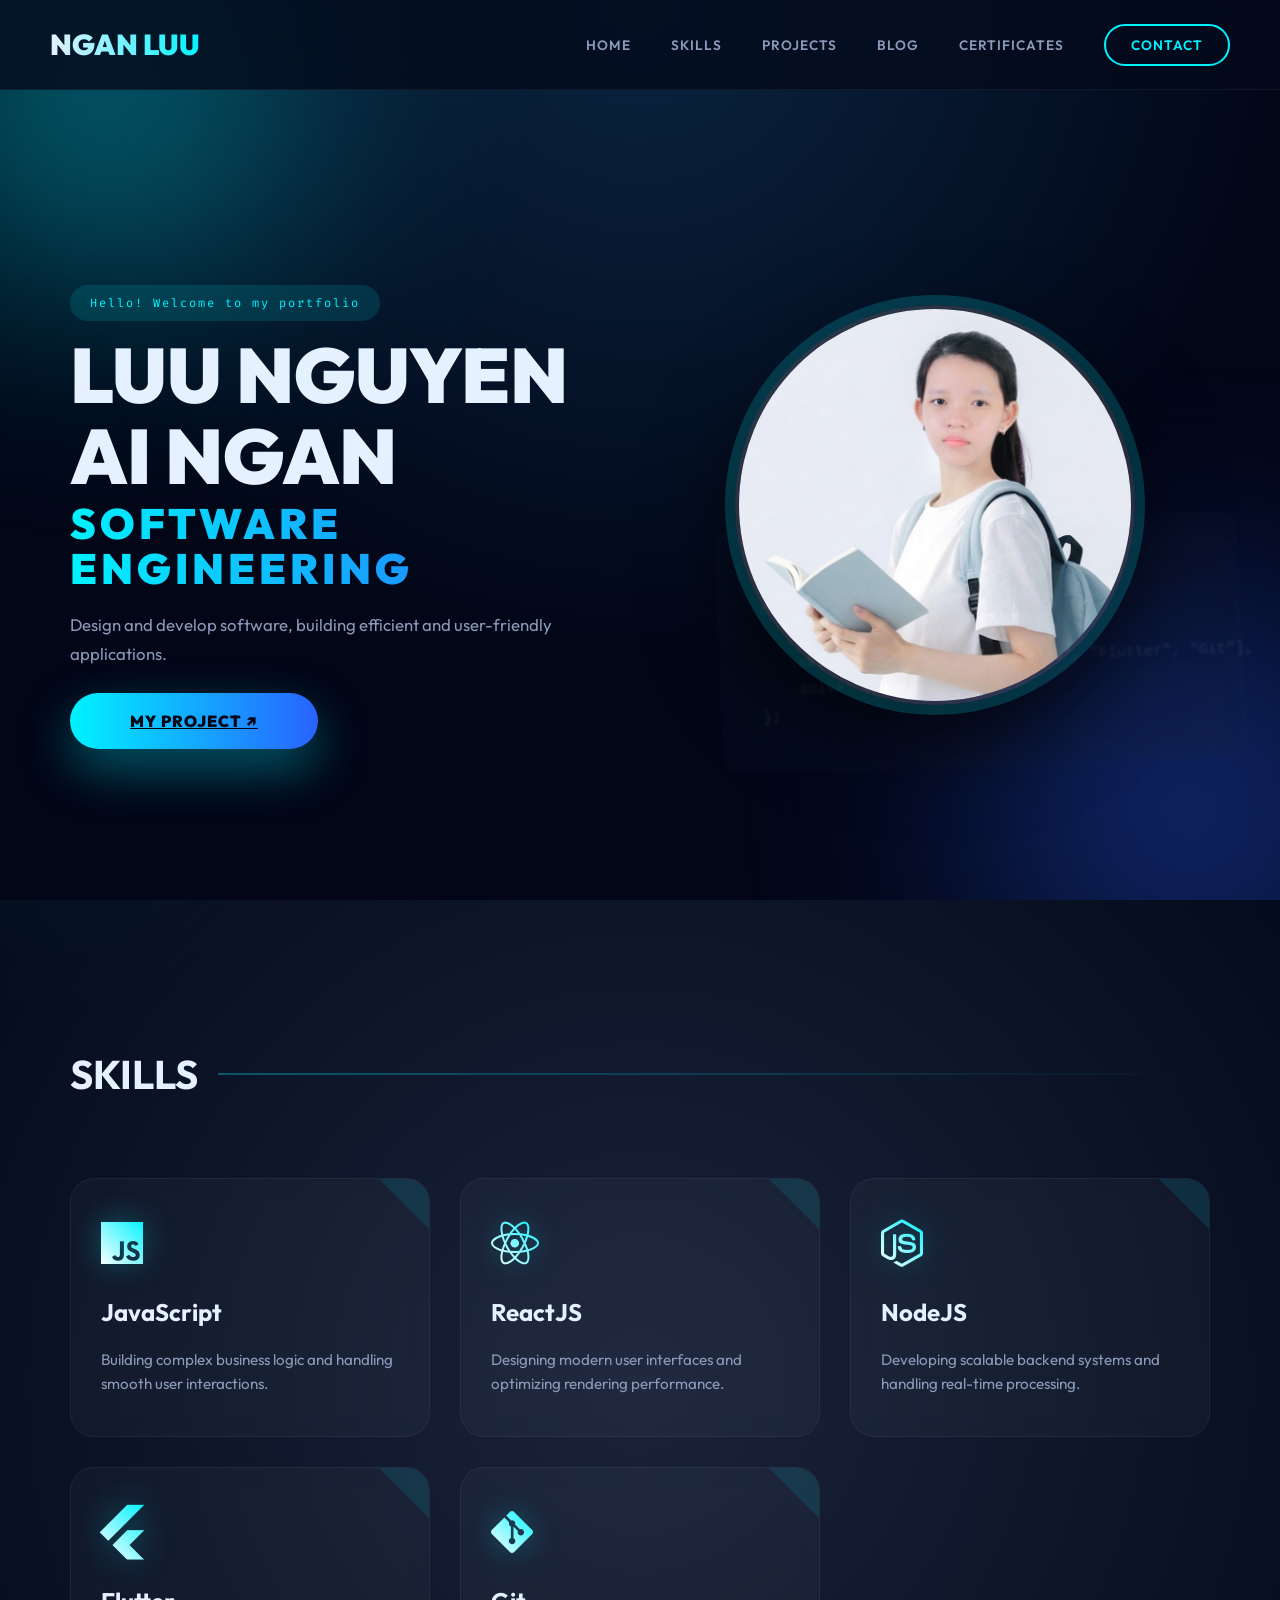
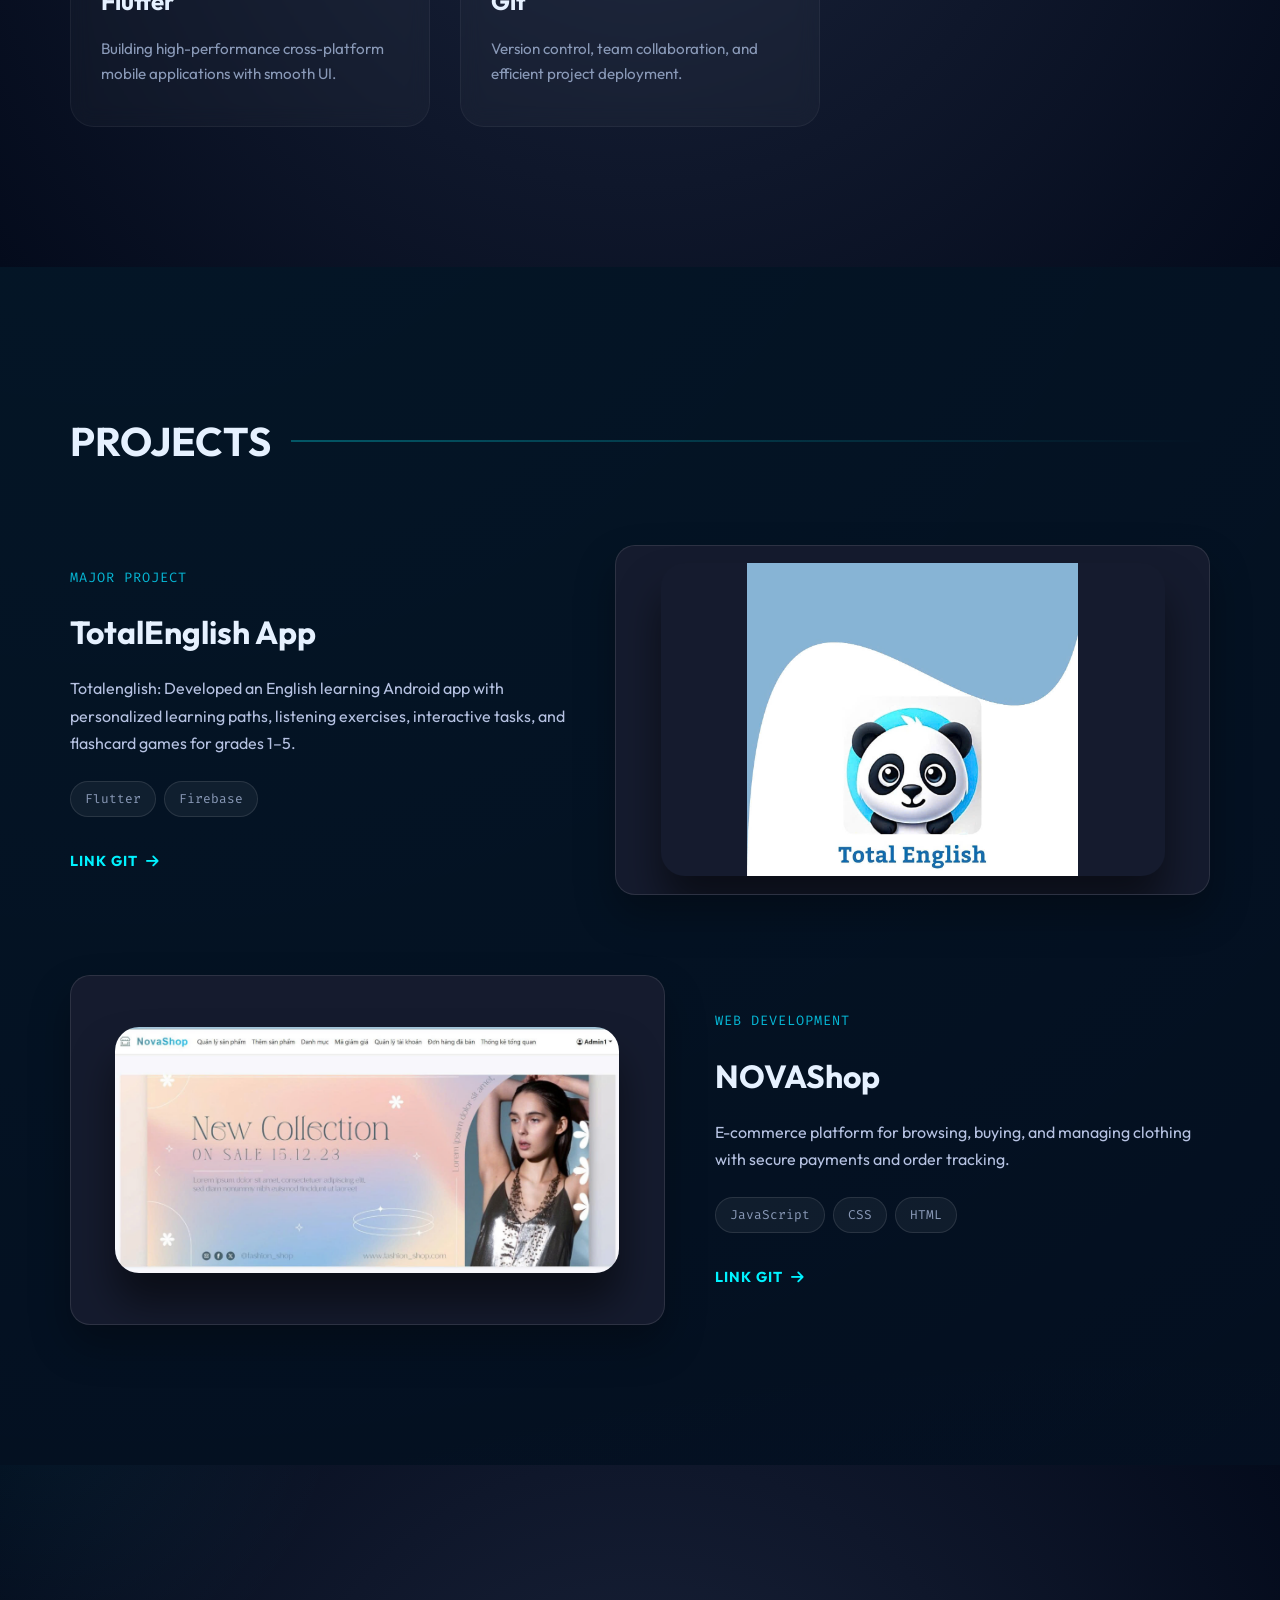
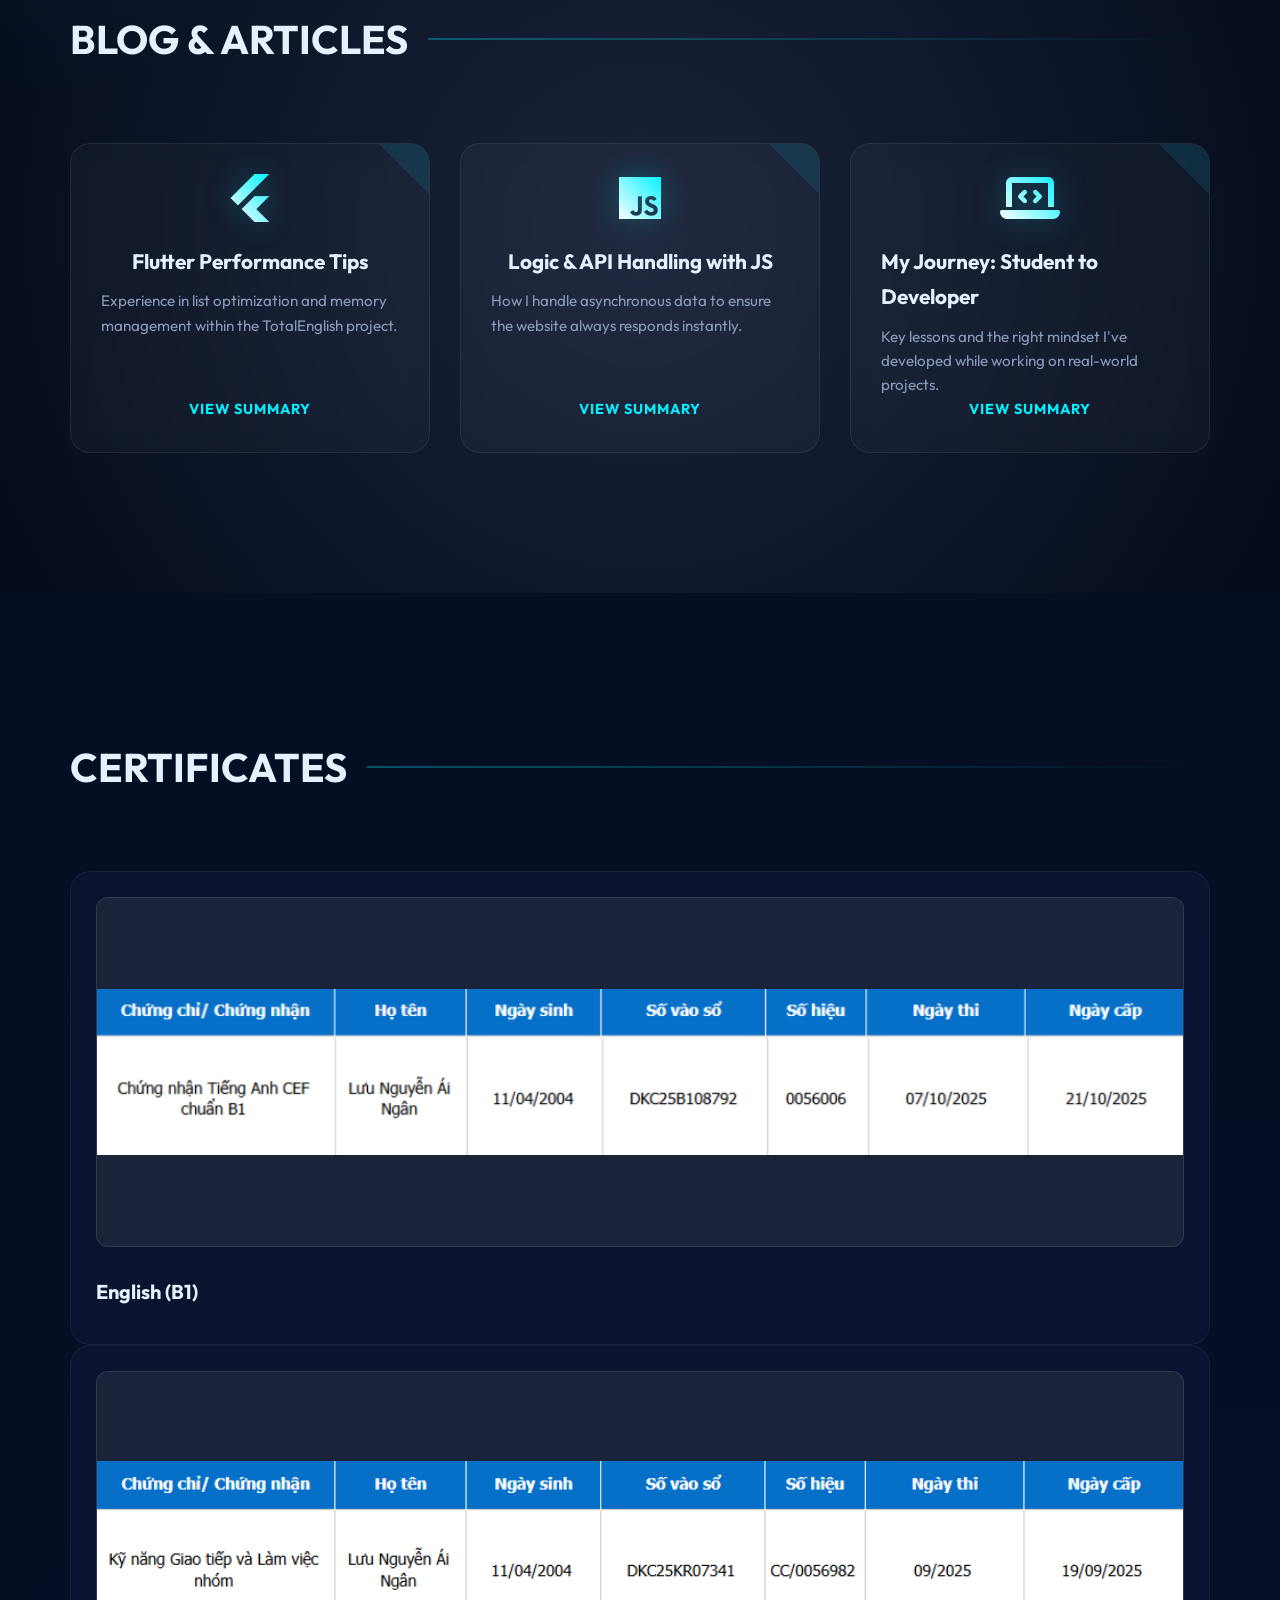
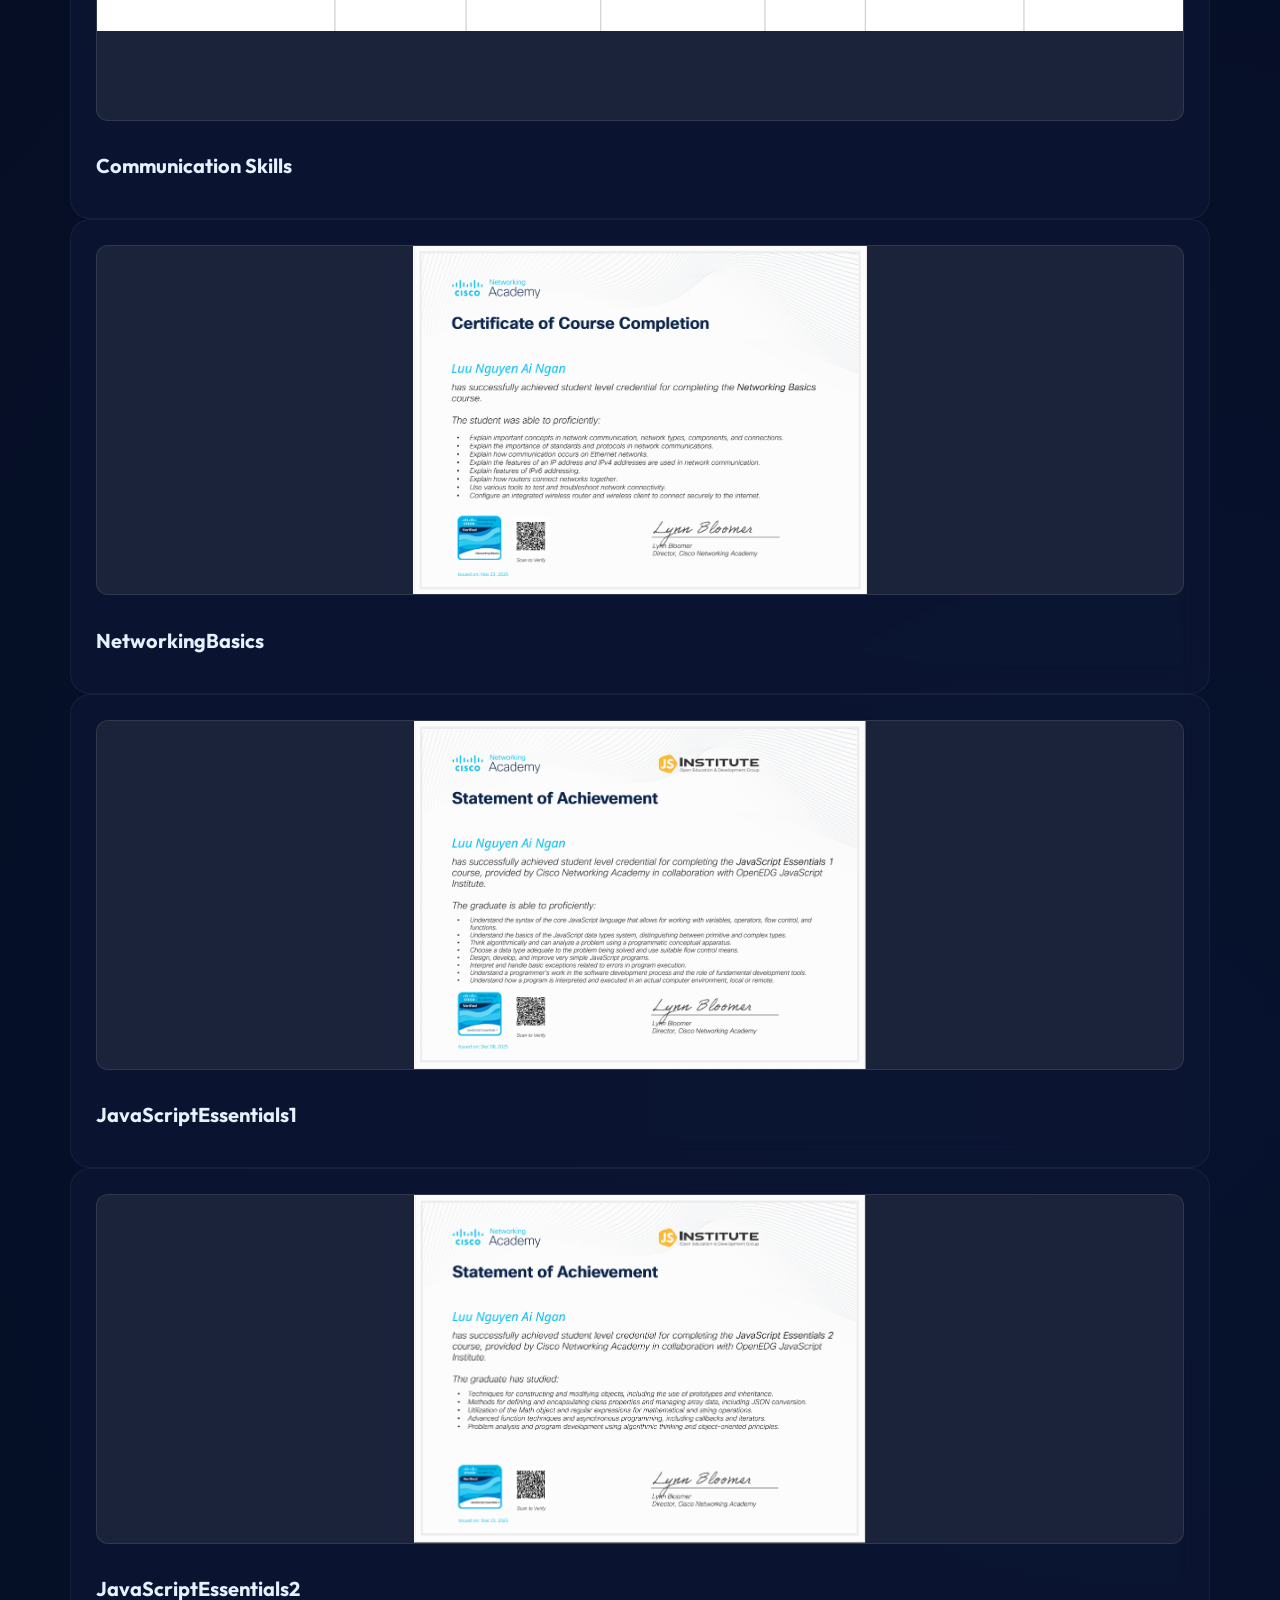
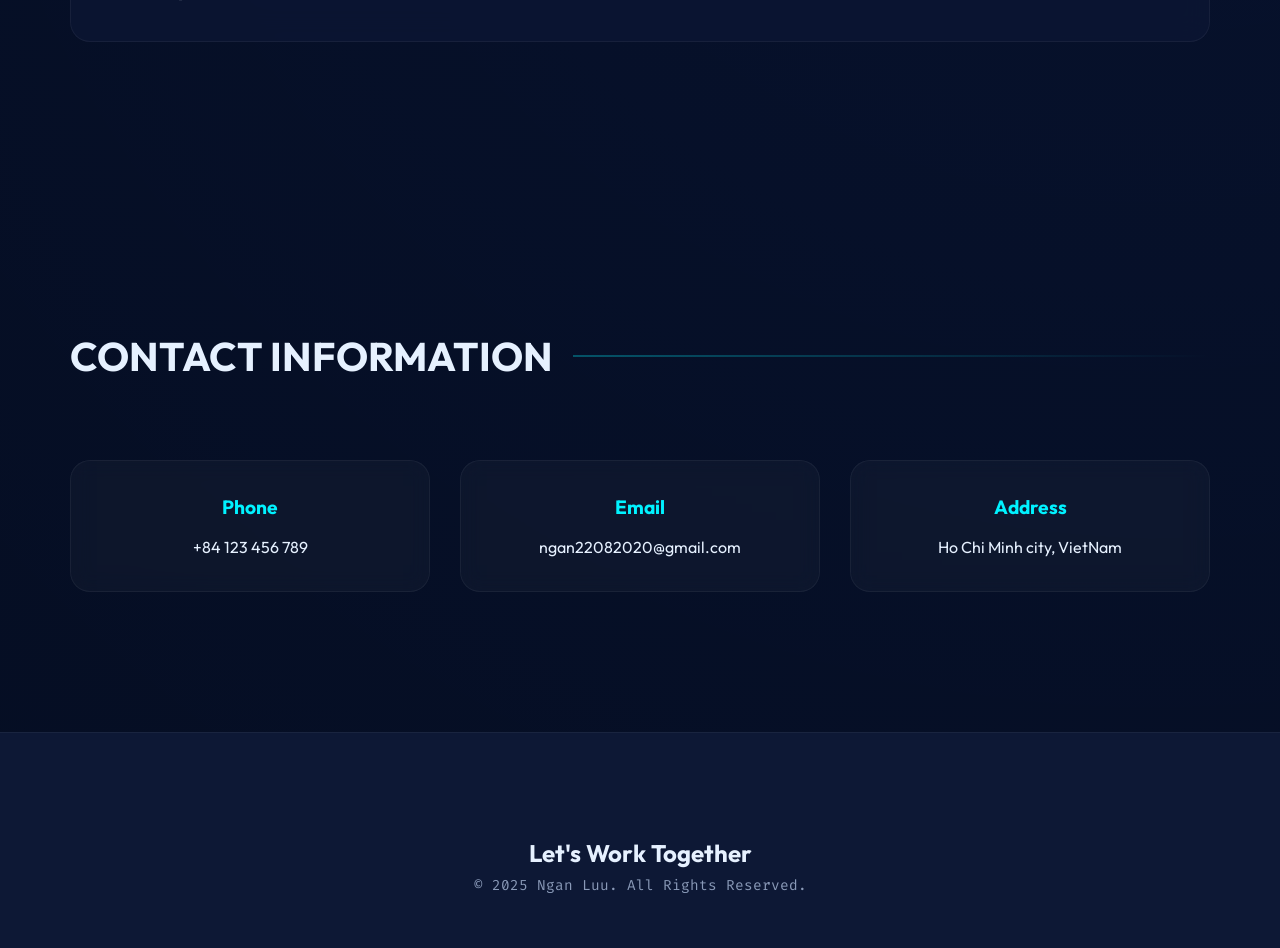
==== index.html @ ab89e379 "profolio" ====
<!DOCTYPE html>
<html lang="vi">
<head>
    <meta charset="UTF-8">
    <meta name="viewport" content="width=device-width, initial-scale=1.0">
    <title>Ngan Luu | Software Developer Portfolio</title>

    <link rel="stylesheet" href="style.css">
    <link rel="stylesheet" href="https://cdnjs.cloudflare.com/ajax/libs/font-awesome/6.7.2/css/all.min.css">
    <link href="https://fonts.googleapis.com/css2?family=Outfit:wght@300;400;700;900&family=Fira+Code&display=swap" rel="stylesheet">
</head>
<body>

<!-- ================= NAVBAR ================= -->
<nav class="navbar">
    <div class="logo">NGAN LUU</div>
    <ul class="nav-links">
        <li><a href="#home" data-i18n="nav.home">HOME</a></li>
        <li><a href="#skills" data-i18n="nav.skills">SKILLS</a></li>
        <li><a href="#projects" data-i18n="nav.projects">PROJECTS</a></li>
        <li><a href="#blog" data-i18n="nav.blog">BLOG</a></li>
        <li><a href="#certificates" data-i18n="nav.certificates">CERTIFICATES</a></li>
        <li><a href="#contact" class="btn-nav" data-i18n="nav.contact">CONTACT</a></li>

    </ul>
</nav>

<!-- ================= HOME ================= -->
<section id="home" class="hero">
    <div class="container hero-container">

        <!-- BÊN TRÁI: TEXT -->
        <div class="hero-content">
            <span class="subtitle">Hello! Welcome to my portfolio</span>

            <h1>Luu Nguyen Ai Ngan <br><span class="accent-text">Software Engineering</span></h1>

            <p class="description">
                Design and develop software, building efficient and user-friendly applications.
            </p>

            <a href="#projects" class="btn btn-primary">My Project ↗</a>
        </div>

        <!-- BÊN PHẢI: AVATAR + CODE -->
        <div class="hero-visual">
            <img src="img/avatar.png" alt="Avatar" class="hero-avatar">

            <div class="code-block-wrapper">
<pre><code>
const developer = {
    name: "NGAN",
    skills: ["JS", "React", "Node", "Flutter", "Git"],
    solve: (p) => "Done!"
};
</code></pre>
            </div>
        </div>

    </div>
</section>


<!-- ================= SKILLS ================= -->
<section id="skills" class="section bg-dark">
    <div class="container">
        <h2 class="section-title">SKILLS</h2>

        <div class="skills-grid">
            <div class="skill-card">
                <i class="fab fa-js"></i>
                <h3>JavaScript</h3>
                <p>Building complex business logic and handling smooth user interactions.</p>
            </div>

            <div class="skill-card">
                <i class="fab fa-react"></i>
                <h3>ReactJS</h3>
                <p>Designing modern user interfaces and optimizing rendering performance.</p>
            </div>

            <div class="skill-card">
                <i class="fab fa-node-js"></i>
                <h3>NodeJS</h3>
                <p>Developing scalable backend systems and handling real-time processing.</p>
            </div>

            <div class="skill-card">
                <i class="fa-brands fa-flutter"></i>
                <h3>Flutter</h3>
                 <p>Building high-performance cross-platform mobile applications with smooth UI.</p>
            </div>

            <div class="skill-card">
                <i class="fab fa-git-alt"></i>
                <h3>Git</h3>
                <p>Version control, team collaboration, and efficient project deployment.</p>



        </div>
    </div>
</section>

<!-- ================= PROJECTS ================= -->
 <section id="projects" class="section">
        <div class="container">
            <h2 class="section-title">Projects</h2>
            <div class="projects-wrapper">
                
                <div class="project-row">
                    <div class="project-info">
                        <span class="project-tag"> Major Project</span>
                        <h3>TotalEnglish App</h3>
                        <p>Totalenglish: Developed an English learning Android app with personalized learning paths,
                             listening exercises, interactive tasks, and flashcard games for grades 1–5.</p>
                        <ul class="tags">
                            <li>Flutter</li>
                            <li>Firebase</li>
                        </ul>
                        <a href="https://github.com/NguyenHin/TotalEnglish/tree/develop/lib"
                            class="link-arrow"
                            target="_blank"
                            rel="noopener noreferrer">
                                Link git <i class="fa-solid fa-arrow-right"></i>
                        </a>

                    </div>
                    <div class="project-image-placeholder">
                        <img src="img/totalenglish.png"
                            alt="TotalEnglish App"
                            class="project-image">
                    </div>

                </div>

                <div class="project-row reverse">
                    <div class="project-info">
                        <span class="project-tag">Web Development</span>
                        <h3>NOVAShop</h3>
                        <p>E-commerce platform for browsing, buying, and managing clothing with secure payments and order tracking.</p>
                        <ul class="tags">
                            <li>JavaScript</li>
                            <li>CSS</li>
                            <li>HTML</li>
                        </ul>
                        <a href="https://github.com/ThienY04/NOVAShop.git"
                            class="link-arrow"
                            target="_blank"
                            rel="noopener noreferrer">
                                Link git <i class="fa-solid fa-arrow-right"></i>
                        </a>

                    </div>
                    <div class="project-image-placeholder">
                    <img src="img/NovaShop.png"
                        alt="NOVAShop Project"
                        class="project-image">
                </div>

                </div>

            </div>
        </div>
    </section>


<!-- ================= BLOG ================= -->

   <section id="blog" class="section bg-dark">
    <div class="container">
        <h2 class="section-title">Blog & Articles</h2>

        <div class="blog-grid">

            <div class="blog-grid">

   <div class="blog-grid">

    <div class="blog-card flutter"
        data-title="Optimizing Performance in Flutter Apps"
        data-core="Using 'const' constructors and lazy loading logic to minimize unnecessary UI rebuilds."
        data-simple="Imagine not repainting an entire wall just to cover a small scratch. You only touch up the specific spot needed."
        data-example="In TotalEnglish, long vocabulary lists scroll smoothly because items are only instantiated when they actually appear on screen."
        data-summary="Optimization = User Experience. A smooth app keeps users engaged longer.">
        
        <i class="fa-brands fa-flutter"></i>
        <h3>Flutter Performance Tips</h3>
        <p>
            Experience in list optimization and memory management within the TotalEnglish project.
        </p>
        <a href="#" class="link-arrow">
            View Summary
        </a>
    </div>

    <div class="blog-card js"
        data-title="Handling Async Operations in JavaScript"
        data-core="Using Async/Await to handle server data fetching without blocking the main UI thread."
        data-simple="It's like ordering at a restaurant: while waiting for the chef (Server), you can still chat with friends (interact with the UI) instead of sitting frozen."
        data-example="In NOVAShop, product images and prices load in the background while the user continues to browse the homepage smoothly."
        data-summary="JavaScript isn't just effects; it's the art of managing data flow efficiently.">
        
        <i class="fab fa-js"></i>
        <h3>Logic & API Handling with JS</h3>
        <p>
            How I handle asynchronous data to ensure the website always responds instantly.
        </p>
        <a href="#" class="link-arrow">
            View Summary
        </a>
    </div>

    <div class="blog-card general"
        data-title="Programming Mindset & Problem Solving"
        data-core="Programming is not about typing fast, but about training your logical thinking to solve problems."
        data-simple="Coding is like learning an instrument. Reading guides isn't enough; you have to practice and 'hit wrong notes' daily."
        data-example="Reality: You might spend 2 hours finding the root cause of a bug, but only 1 minute actually fixing it."
        data-summary="Persistence + Google Skills > Talent. Don't fear the bugs!">
        
        <i class="fa-solid fa-laptop-code"></i>
        <h3>My Journey: Student to Developer</h3>
        <p>
            Key lessons and the right mindset I've developed while working on real-world projects.
        </p>
        <a href="#" class="link-arrow">
            View Summary
        </a>
    </div>

</div>

</div>

        </div>
    </div>
</section>


     <!-- ================= CERTIFICATES ================= -->
<section id="certificates" class="section">
    <div class="container">
        <h2 class="section-title">CERTIFICATES</h2>

        <div class="certificate-card">
        <a href="img/AV.png" target="_blank">
            <img src="img/AV.png" alt="JavaScript Certificate">
        </a>
        <h3>English (B1)</h3>
    </div>

            <div class="certificate-card">
                 <a href="img/KN.png" target="_blank">
            <img src="img/KN.png" alt="JavaScript Certificate">
        </a>
                <h3>Communication Skills</h3>
            </div>

           <div class="certificate-card">
                 <a href="img/NetworkingBasics.png" target="_blank">
            <img src="img/NetworkingBasics.png" alt="JavaScript Certificate">
        </a>
                <h3>NetworkingBasics</h3>
            </div>
            <div class="certificate-card">
                 <a href="img/JavaScriptEssentials1.png" target="_blank">
            <img src="img/JavaScriptEssentials1.png" alt="JavaScript Certificate">
        </a>
                <h3>JavaScriptEssentials1</h3>
            </div>
            <div class="certificate-card">
                 <a href="img/JavaScriptEssentials2.png" target="_blank">
            <img src="img/JavaScriptEssentials2.png" alt="JavaScript Certificate">
        </a>
                <h3>JavaScriptEssentials2</h3>
            </div>
        </div>
    </div>
</section>

   <!-- ================= CONTACT INFO =================-->
<section id="contact" class="section contact-section">
    <div class="container">
        <h2 class="section-title">Contact Information</h2>
        <div class="contact-info-grid">
            <div class="contact-card">
                <h3>Phone</h3>
                <p>+84 123 456 789</p>
            </div>
            <div class="contact-card">
                <h3>Email</h3>
                <p>ngan22082020@gmail.com</p>
            </div>
            <div class="contact-card">
                <h3>Address</h3>
                <p>Ho Chi Minh city, VietNam</p>
            </div>
        </div>
    </div>
</section>


<!-- ================= FOOTER ================= -->
<footer class="footer">
    <div class="container">
        <h2>Let's Work Together</h2>
        <p>&copy; 2025 Ngan Luu. All Rights Reserved.</p>
    </div>
    
</footer>
<div id="feynman-modal">
    <div class="feynman-box">
        <span class="close-btn">&times;</span>

        <h2 id="fm-title"></h2>

        <div class="fm-block">
            <h4>Core Idea</h4>
            <p id="fm-core"></p>
        </div>

        <div class="fm-block">
            <h4>Explained for Beginners</h4>
            <p id="fm-simple"></p>
        </div>

        <div class="fm-block">
            <h4>Example</h4>
            <p id="fm-example"></p>
        </div>

        <div class="fm-block highlight">
            <strong id="fm-summary"></strong>
        </div>
    </div>
</div>
<script src="script.js"></script>
</body>


</html>
---- style.css ----
/* ================= VARIABLES ================= */
:root {
    --bg-main: #040b1c;
    --bg-secondary: #0d1835;
    --bg-glass: rgba(13, 24, 53, 0.7);
    --text-main: #e6f1ff;
    --text-dim: #8a9ab8;
     --text-secondary: #b6c2e2;
    --accent-color: #00f2ff;
    --accent-glow: rgba(0, 242, 255, 0.4);
    --accent-cyan: #06b6d4;

    --font-main: 'Outfit', sans-serif;
    --font-code: 'Fira Code', monospace;
    --section-spacing: 140px;
    --radius-lg: 20px;
}

* { margin: 0; padding: 0; box-sizing: border-box; }
html { scroll-behavior: smooth; }

body {
    background: var(--bg-main);
    background-image:
        radial-gradient(circle at 10% 20%, rgba(0,242,255,.05), transparent 50%),
        radial-gradient(circle at 90% 80%, rgba(41,98,255,.08), transparent 50%);
    color: var(--text-main);
    font-family: var(--font-main);
    line-height: 1.7;
    overflow-x: hidden;
}

.container {
    max-width: 1200px;
    margin: auto;
    padding: 0 30px;
}

/* ================= NAVBAR ================= */
.navbar {
    position: fixed;
    inset: 0 0 auto 0;
    padding: 20px 50px;
    display: flex;
    justify-content: space-between;
    align-items: center;
    background: rgba(4,11,28,.8);
    backdrop-filter: blur(20px);
    border-bottom: 1px solid rgba(255,255,255,.05);
    z-index: 1000;
}

.logo {
    font-size: 1.8rem;
    font-weight: 900;
    text-transform: uppercase;
    background: linear-gradient(to right, var(--text-main), var(--accent-color));
    -webkit-background-clip: text;
    -webkit-text-fill-color: transparent;
}

.nav-links {
    list-style: none;
    display: flex;
    gap: 40px;
    align-items: center;
}

.nav-links a {
    color: var(--text-dim);
    text-decoration: none;
    font-size: .85rem;
    text-transform: uppercase;
    font-weight: 600;
    letter-spacing: 1px;
    position: relative;
    transition: .3s;
}

.nav-links a::after {
    content: '';
    position: absolute;
    left: 0;
    bottom: -6px;
    width: 0;
    height: 2px;
    background: var(--accent-color);
    box-shadow: 0 0 10px var(--accent-color);
    transition: .3s;
}

.nav-links a:hover {
    color: var(--accent-color);
}
.nav-links a:hover::after { width: 100%; }

.btn-nav {
    border: 2px solid var(--accent-color);
    padding: 10px 25px;
    border-radius: 50px;
    color: var(--accent-color) !important;
    font-weight: 700;
}
.btn-nav:hover {
    background: var(--accent-color);
    color: var(--bg-main) !important;
    box-shadow: 0 0 30px var(--accent-glow);
}

/* ================= HERO – CREATIVE CENTERED ================= */

.hero {
    min-height: 100vh;
    display: flex;
    align-items: center;
    justify-content: center;
    padding-top: 120px;
    background:
        radial-gradient(circle at top, #0a2540 0%, #020617 60%);
    position: relative;
    overflow: hidden;
}

/* blurred shapes */
.hero::before,
.hero::after {
    content: '';
    position: absolute;
    width: 420px;
    height: 420px;
    border-radius: 50%;
    filter: blur(120px);
    opacity: .35;
    z-index: 0;
}

.hero::before {
    background: #00f2ff;
    top: -120px;
    left: -120px;
}

.hero::after {
    background: #2962ff;
    bottom: -120px;
    right: -120px;
}

/* CONTAINER */
.hero-container {
    display: grid;
    /* Chỉnh lại tỷ lệ cho đều hơn, ví dụ 1:1 */
    grid-template-columns: 1fr 1fr; 
    align-items: center; 
    gap: 40px;           
    position: relative;
    z-index: 2;
}
.hero-content {
    text-align: left;
}


/* SUBTITLE */
.subtitle {
    display: inline-flex;
    align-items: center;
    margin-bottom: 14px;          /* 👈 tạo khoảng cách với h1 */

    background: rgba(0,242,255,.12);
    padding: 8px 20px;            /* 👈 gọn hơn */
    border-radius: 999px;

    font-size: 0.75rem;
    letter-spacing: 2px;
    color: var(--accent-color);
    font-family: var(--font-code);
}

/* TITLE */
.hero-content h1 {
    margin-bottom: 18px;
    font-size: clamp(3rem, 6.5vw, 4.8rem);
    font-weight: 900;
    line-height: 1.05;
    text-transform: uppercase;
}

/* PORTFOLIO (NHỎ HƠN TÊN) */
.hero-content .accent-text {
    display: block;
    margin-top: 6px;
    font-size: 0.55em;            /* 👈 nhỏ hơn rõ ràng */
    letter-spacing: 4px;

    background: linear-gradient(90deg, #00f2ff, #2962ff);
    -webkit-background-clip: text;
    -webkit-text-fill-color: transparent;
}

/* DESCRIPTION */
.hero .description {
    max-width: 620px;
    font-size: 1.05rem;
    color: var(--text-dim);
    margin: 20px auto 40px;
}

/* BUTTON */
.btn-primary {
    background: linear-gradient(90deg, #00f2ff, #2962ff);
    color: #020617;
    padding: 18px 60px;
    border-radius: 999px;
    font-weight: 900;
    letter-spacing: 1px;
    text-transform: uppercase;
    box-shadow: 0 20px 50px rgba(0,242,255,.35);
    transition: .4s;
}

.btn-primary:hover {
    transform: translateY(-6px);
    box-shadow: 0 30px 80px rgba(0,242,255,.5);
}

/* CODE BACKGROUND */
.hero-visual {
    position: relative;     
    display: flex;
    align-items: center;     
    justify-content: center;
    z-index: 2;
}


.code-block-wrapper {
    position: absolute;   
    bottom: -50px;        
    right: -30px;         
    z-index: -1;         
    
    /* Các thuộc tính cũ giữ nguyên */
    max-width: 520px;
    opacity: 0.15;
    filter: blur(1px);
    transform: rotate(-2deg); 
    pointer-events: none;
    
    /* Style nền cũ giữ nguyên */
    background: linear-gradient(135deg, rgba(20,30,60,.6), rgba(10,20,40,.8));
    backdrop-filter: blur(20px);
    padding: 40px;
    border-radius: 20px;
    border: 1px solid rgba(255,255,255,.08);
}


/* RESPONSIVE */
@media (max-width: 768px) {
    .hero-content h1 {
        font-size: clamp(3rem, 10vw, 4.5rem);
    }

    .hero-content .accent-text {
        font-size: 4.5rem;
    }
}
/* ================= HERO AVATAR ================= */

.hero-avatar {
    width: 400px;   /* 👈 TO HƠN */
    height: 400px;
    border-radius: 50%;
    object-fit: cover;
    margin-bottom: 10px;
    border: 4px solid rgba(255,255,255,.15);
    box-shadow:
        0 0 0 10px rgba(0,242,255,.18),
        0 35px 90px rgba(0,0,0,.7);
}


.hero-avatar:hover {
    transform: scale(1.06);
    box-shadow:
        0 0 0 10px rgba(0,242,255,.25),
        0 40px 90px rgba(0,0,0,.8);
}

/* Mobile */
@media (max-width: 768px) {
    .hero-avatar {
        width: 110px;
        height: 110px;
    }
}


/* ================= CODE BLOCK ================= */
.code-block-wrapper {
    background: linear-gradient(135deg, rgba(20,30,60,.6), rgba(10,20,40,.8));
    backdrop-filter: blur(20px);
    padding: 40px;
    border-radius: 20px;
    border: 1px solid rgba(255,255,255,.08);
}

pre {
    font-family: var(--font-code);
    color: #b0c4de;
    font-size: .95rem;
}

/* ================= COMMON ================= */
.section {
    padding: var(--section-spacing) 0;
}

.section-title {
    font-size: 2.5rem;
    text-transform: uppercase;
    margin-bottom: 70px;
    display: flex;
    align-items: center;
    gap: 20px;
}

.section-title::after {
    content: '';
    height: 2px;
    flex: 1;
    background: linear-gradient(to right, var(--accent-color), transparent);
    opacity: .3;
}

/* ================= SKILLS – MODERN GRID STYLE ================= */

.bg-dark {
    background: radial-gradient(circle at 50% 50%, #1a233a 0%, #040b1c 100%);
    position: relative;
    overflow: hidden;
}

/* Hiệu ứng nền trang trí mờ ảo phía sau */
.bg-dark::before {
    content: '';
    position: absolute;
    top: -50%;
    left: -20%;
    width: 600px;
    height: 600px;
    background: radial-gradient(circle, rgba(0, 242, 255, 0.05) 0%, transparent 70%);
    z-index: 0;
}

.skills-grid {
    display: grid;
    /* Tự động chia cột, tối thiểu 300px mỗi thẻ */
    grid-template-columns: repeat(auto-fit, minmax(300px, 1fr));
    gap: 30px;
    position: relative;
    z-index: 1;
}

/* CARD GỐC */
.skill-card {
    background: rgba(255, 255, 255, 0.03);
    backdrop-filter: blur(10px);
    -webkit-backdrop-filter: blur(10px);
    border: 1px solid rgba(255, 255, 255, 0.05);
    border-radius: 24px;
    padding: 40px 30px;
    transition: all 0.4s cubic-bezier(0.175, 0.885, 0.32, 1.275);
    display: flex;
    flex-direction: column;
    align-items: flex-start;
    position: relative;
    overflow: hidden;
    height: 100%; /* Đảm bảo các thẻ cao bằng nhau */
}

/* Hiệu ứng Gradient mờ khi hover */
.skill-card::after {
    content: '';
    position: absolute;
    inset: 0;
    background: linear-gradient(180deg, rgba(255,255,255,0) 0%, rgba(0, 242, 255, 0.05) 100%);
    opacity: 0;
    transition: 0.4s;
}

/* HOVER EFFECT CHO CARD */
.skill-card:hover {
    transform: translateY(-10px);
    background: rgba(255, 255, 255, 0.06);
    border-color: rgba(0, 242, 255, 0.3);
    box-shadow: 0 20px 40px -10px rgba(0, 0, 0, 0.5),
                0 0 20px rgba(0, 242, 255, 0.1); /* Glow nhẹ */
}

.skill-card:hover::after {
    opacity: 1;
}

/* ICON STYLE */
.skill-card i {
    font-size: 3rem;
    margin-bottom: 25px;
    background: -webkit-linear-gradient(45deg, #fff, var(--accent-color));
    -webkit-background-clip: text;
    -webkit-text-fill-color: transparent;
    filter: drop-shadow(0 0 15px rgba(0, 242, 255, 0.3));
    transition: 0.4s;
}

/* Icon chuyển động khi hover */
.skill-card:hover i {
    transform: scale(1.1) rotate(-5deg);
    filter: drop-shadow(0 0 25px var(--accent-color));
}

/* TEXT STYLE */
.skill-card h3 {
    font-size: 1.5rem;
    font-weight: 700;
    margin-bottom: 15px;
    color: var(--text-main);
    position: relative;
    z-index: 2;
}

.skill-card p {
    font-size: 0.95rem;
    color: var(--text-dim);
    line-height: 1.6;
    position: relative;
    z-index: 2;
}

/* TRANG TRÍ GÓC (Corner Decoration) */
.skill-card::before {
    content: '';
    position: absolute;
    top: 0;
    right: 0;
    width: 0;
    height: 0;
    border-style: solid;
    border-width: 0 50px 50px 0;
    border-color: transparent rgba(0, 242, 255, 0.1) transparent transparent;
    transition: 0.4s;
}

.skill-card:hover::before {
    border-color: transparent var(--accent-color) transparent transparent;
    opacity: 0.8;
}
.skill-card .fa-flutter {
    transform: scale(1.15);
}


/* RESPONSIVE */
@media (max-width: 768px) {
    .skills-grid {
        grid-template-columns: 1fr; /* Về lại 1 cột trên mobile */
    }
    
    .skill-card {
        align-items: center; /* Căn giữa trên mobile cho đẹp */
        text-align: center;
    }
    
    /* Ẩn hiệu ứng góc trên mobile nếu muốn gọn */
    .skill-card::before {
        display: none;
    }
}

/* ================= PROJECTS ================= */
.projects-wrapper {
    display: flex;
    flex-direction: column;
    gap: 80px;
}

.project-row {
    display: grid;
    grid-template-columns: 1fr 1.2fr;
    gap: 50px;
    align-items: center;
}
.project-row.reverse { direction: rtl; }
.project-row.reverse .project-info { direction: ltr; }

.project-tag {
    color: var(--accent-cyan);
    font-family: var(--font-code);
    font-size: 0.85rem;
    margin-bottom: 16px;
    display: block;
    text-transform: uppercase;
    letter-spacing: 1px;
}

.project-info h3 { font-size: 2rem; margin-bottom: 16px; }
.project-info p { color: var(--text-secondary); margin-bottom: 24px; }

.tags { display: flex; gap: 10px; margin-bottom: 30px; list-style: none; }
.tags li {
    background: rgba(255,255,255,0.05);
    border: 1px solid rgba(255,255,255,0.1);
    padding: 6px 14px;
    border-radius: 100px;
    font-size: 0.8rem;
    color: var(--text-dim);
    font-family: var(--font-code);
}

.link-arrow {
    font-weight: 600;
    display: inline-flex;
    align-items: center;
    gap: 8px;
    color: var(--accent-color);
    text-decoration: none;
    transition: 0.3s;
    margin-top: auto;
}
.link-arrow:hover { gap: 12px; filter: drop-shadow(0 0 5px var(--accent-color)); }

/* Project Visuals */
.project-image-placeholder {
    background: #151b2e;
    border-radius: var(--radius-lg);
    height: 350px;
    border: 1px solid rgba(255,255,255,.1);
    position: relative;
    overflow: hidden;
    display: flex;
    justify-content: center;
    align-items: center;
    box-shadow: 0 20px 40px rgba(0,0,0,0.3);
}

/* Ảnh project */
.project-image {
    width: 85%;          /* 👈 chiếm gần full khung */
    height: auto;
    max-height: 90%;     /* 👈 không tràn khung */
    object-fit: contain;
    border-radius: 24px;
    box-shadow: 0 30px 40px rgba(0,0,0,.5);
}



.dummy-ui {
    width: 220px;
    height: 85%;
    background: #0f172a;
    border-radius: 20px;
    border: 6px solid #334155;
    padding: 15px;
    box-shadow: 0 10px 30px rgba(0,0,0,0.5);
}
.app-header { color: white; text-align: center; margin-bottom: 20px; font-weight: bold; font-family: var(--font-main); }
.bar { height: 10px; background: #334155; border-radius: 5px; margin-bottom: 10px; }
.w-70 { width: 70%; }
.box { height: 80px; background: #1e293b; border-radius: 8px; margin-top: 20px; }

.terminal-ui {
    font-family: var(--font-code);
    color: #27c93f;
    font-size: 0.9rem;
    padding: 30px;
    width: 100%;
    height: 100%;
    background: rgba(0,0,0,0.5);
    display: flex;
    flex-direction: column;
    justify-content: center;
}

/* ================= BLOG ================= */
.blog-grid {
    display: grid;
    grid-template-columns: repeat(auto-fit, minmax(260px, 1fr));
    gap: 30px;
    position: relative;
    z-index: 1;
}

/* BLOG CARD */
.blog-card {
    background: rgba(255, 255, 255, 0.03);
    backdrop-filter: blur(10px);
    -webkit-backdrop-filter: blur(10px);
    border: 1px solid rgba(255, 255, 255, 0.05);
    border-radius: 24px;
    padding: 35px 30px;
    text-align: center;
    position: relative;
    overflow: hidden;
    transition: all 0.4s cubic-bezier(0.175, 0.885, 0.32, 1.275);
    height: 100%;
    display: flex;             /* Biến card thành hộp dẻo */
    flex-direction: column;    /* Xếp nội dung từ trên xuống dưới */
    align-items: center;
}

/* Gradient mờ khi hover */
.blog-card::after {
    content: '';
    position: absolute;
    inset: 0;
    background: linear-gradient(
        180deg,
        rgba(255,255,255,0) 0%,
        rgba(0, 242, 255, 0.06) 100%
    );
    opacity: 0;
    transition: 0.4s;
}

/* Hover effect */
.blog-card:hover {
    transform: translateY(-12px);
    background: rgba(255, 255, 255, 0.06);
    border-color: rgba(0, 242, 255, 0.3);
    box-shadow:
        0 20px 40px -10px rgba(0, 0, 0, 0.5),
        0 0 25px rgba(0, 242, 255, 0.15);
}

.blog-card:hover::after {
    opacity: 1;
}

/* ICON */
.blog-card i {
    font-size: 3rem;
    margin-bottom: 22px;
    background: -webkit-linear-gradient(45deg, #fff, var(--accent-color));
    -webkit-background-clip: text;
    -webkit-text-fill-color: transparent;
    filter: drop-shadow(0 0 15px rgba(0, 242, 255, 0.25));
    transition: 0.4s;
}

/* Icon animate */
.blog-card:hover i {
    transform: scale(1.15) rotate(-6deg);
    filter: drop-shadow(0 0 25px var(--accent-color));
}

/* TEXT */
.blog-card h3 {
    font-size: 1.4rem;
    font-weight: 700;
    margin-bottom: 12px;
    color: var(--text-main);
    position: relative;
    z-index: 2;
}

.blog-card p {
    font-size: 0.95rem;
    color: var(--text-dim);
    line-height: 1.6;
    margin-bottom: 0;
    position: relative;
    z-index: 2;
}

/* Corner decoration giống Skills */
.blog-card::before {
    content: '';
    position: absolute;
    top: 0;
    right: 0;
    width: 0;
    height: 0;
    border-style: solid;
    border-width: 0 50px 50px 0;
    border-color: transparent rgba(0, 242, 255, 0.1) transparent transparent;
    transition: 0.4s;
}

.blog-card:hover::before {
    border-color: transparent var(--accent-color) transparent transparent;
    opacity: 0.85;
}

/* ================= FEYNMAN MODAL - PRO VERSION ================= */
#feynman-modal {
    position: fixed;
    inset: 0;
    background: rgba(4, 11, 28, 0.9); /* Nền tối hơn để tập trung */
    backdrop-filter: blur(8px);       /* Làm mờ nền web phía sau */
    display: none;
    justify-content: center;
    align-items: center;
    z-index: 9999;
    padding: 20px; /* Tránh sát mép trên mobile */
}

.feynman-box {
    position: relative;
    /* Hiệu ứng nền Gradient chéo nhẹ tạo độ sâu */
    background: linear-gradient(145deg, rgba(20, 35, 65, 0.95), rgba(4, 11, 28, 0.98));
    border: 1px solid rgba(0, 242, 255, 0.15); /* Viền neon mỏng */
    box-shadow: 
        0 20px 50px rgba(0, 0, 0, 0.6), 
        inset 0 0 30px rgba(0, 242, 255, 0.05); /* Glow nhẹ bên trong */
    border-radius: 24px;
    padding: 50px 40px;
    max-width: 700px;
    width: 100%;
    animation: modalSlideUp 0.4s cubic-bezier(0.175, 0.885, 0.32, 1.275);
    overflow: hidden; /* Để chứa các hiệu ứng loang màu nếu có */
}

/* Trang trí một chút ánh sáng ở góc trên để tạo cảm giác cao cấp */
.feynman-box::before {
    content: '';
    position: absolute;
    top: 0; left: 0; right: 0;
    height: 2px;
    background: linear-gradient(70deg, transparent, var(--accent-color), transparent);
    opacity: 0.7;
}

/* TIÊU ĐỀ MODAL */
.feynman-box h2 {
    margin-bottom: 30px;
    font-size: 2rem;
    text-align: center;
    text-transform: uppercase;
    letter-spacing: 2px;
    /* Gradient text */
    background: linear-gradient(90deg, #fff, var(--accent-color));
    -webkit-background-clip: text;
    -webkit-text-fill-color: transparent;
    border-bottom: 1px solid rgba(255,255,255,0.1);
    padding-bottom: 20px;
}

/* CÁC KHỐI NỘI DUNG (CORE, SIMPLE, EXAMPLE) */
.fm-block {
    margin-bottom: 20px;
    padding: 20px 25px;
    background: rgba(255, 255, 255, 0.02); /* Nền siêu nhẹ phân biệt từng khối */
    border-radius: 12px;
    border-left: 3px solid rgba(255,255,255,0.1); /* Thanh chỉ dẫn bên trái */
    transition: 0.3s;
}

.fm-block:hover {
    background: rgba(255, 255, 255, 0.04);
    border-left-color: var(--accent-color); /* Hover thì thanh bên trái sáng lên */
}

/* TIÊU ĐỀ CON (H4) */
.fm-block h4 {
    color: var(--accent-cyan);
    margin-bottom: 8px;
    font-size: 0.95rem;
    font-family: var(--font-code);
    text-transform: uppercase;
    display: flex;
    align-items: center;
    gap: 10px;
}

/* NỘI DUNG TEXT */
.fm-block p {
    color: var(--text-secondary); /* Màu sáng hơn text-dim một chút cho dễ đọc */
    line-height: 1.6;
    font-size: 1rem;
    margin: 0;
}

/* KHỐI HIGHLIGHT (SUMMARY) - Làm nổi bật hẳn lên */
.fm-block.highlight {
    margin-top: 30px;
    background: linear-gradient(90deg, rgba(0, 242, 255, 0.05), transparent);
    border: 1px solid rgba(0, 242, 255, 0.2);
    border-left: 4px solid var(--accent-color);
    text-align: center;
}

.fm-block.highlight strong {
    color: var(--accent-color);
    font-size: 1.1rem;
    font-weight: 500;
    letter-spacing: 0.5px;
}

/* NÚT ĐÓNG (CLOSE BTN) */
.close-btn {
    position: absolute;
    top: 20px;
    right: 25px;
    width: 35px;
    height: 35px;
    display: flex;
    align-items: center;
    justify-content: center;
    font-size: 1.5rem;
    color: var(--text-dim);
    background: rgba(255,255,255,0.05);
    border-radius: 50%;
    cursor: pointer;
    transition: 0.3s ease;
    z-index: 10;
}

.close-btn:hover {
    background: rgba(255, 50, 50, 0.2); /* Màu đỏ nhẹ báo hiệu đóng */
    color: #ff5555;
    transform: rotate(90deg);
}

/* ANIMATION XUẤT HIỆN */
@keyframes modalSlideUp {
    from { 
        transform: translateY(50px) scale(0.95); 
        opacity: 0; 
    }
    to { 
        transform: translateY(0) scale(1); 
        opacity: 1; 
    }
}

/* RESPONSIVE CHO MODAL */
@media (max-width: 600px) {
    .feynman-box {
        padding: 30px 20px;
    }
    .feynman-box h2 {
        font-size: 1.5rem;
    }
}

/* ================= CERTIFICATES  ================= */
.certificate-grid {
    display: grid;
    grid-template-columns: repeat(auto-fit, minmax(280px, 1fr));
    gap: 30px;
}

.certificate-card {
    background: var(--bg-glass);
    backdrop-filter: blur(15px);
    border: 1px solid rgba(255,255,255,.05);
    border-radius: 20px;
    padding: 25px;
    transition: all 0.4s ease;
}

.certificate-card:hover {
    transform: translateY(-10px);
    border-color: var(--accent-color);
    box-shadow: 0 15px 30px rgba(0,0,0,0.5);
}

.certificate-card img {
    width: 100%;
    /* height: 200px;  <-- Dòng cũ */
    height: 350px;  /* 👉 SỬA Ở ĐÂY: Tăng chiều cao lên để ảnh có không gian phóng to */
    object-fit: contain; /* Vẫn giữ cái này để ảnh hiển thị đầy đủ không bị tràn */
    border-radius: 12px;
    margin-bottom: 20px;
    background: #1a233a; /* Màu nền dự phòng */
    border: 1px solid rgba(255,255,255,0.1);
}

.certificate-card h3 {
    font-size: 1.25rem;
    margin-bottom: 10px;
    color: var(--text-main);
}

.certificate-card p {
    font-family: var(--font-code);
    font-size: 0.85rem;
    color: var(--text-dim);
}


/* ================= CONTACT ================= */
/* SECTION THÔNG TIN LIÊN HỆ */
.contact-info-grid {
    display: grid;
    grid-template-columns: repeat(auto-fit, minmax(220px, 1fr));
    gap: 30px;
    text-align: center;
    margin-top: 40px;
}

.contact-card {
    background: rgba(255,255,255,0.03);
    backdrop-filter: blur(10px);
    border: 1px solid rgba(255,255,255,0.05);
    border-radius: 20px;
    padding: 30px 20px;
    /* Bỏ transition và hover */
}

.contact-card h3 {
    font-size: 1.2rem;
    color: var(--accent-color);
    margin-bottom: 10px;
}

.contact-card p {
    font-size: 1rem;
    color: var(--text-main);
}


/* ================= FOOTER ================= */
.footer {
    text-align: center;
    padding: 100px 0 50px;
    background: var(--bg-secondary);
    border-top: 1px solid rgba(255,255,255,0.05);
}

.big-email {
    font-size: clamp(2.5rem, 7vw, 5rem);
    font-weight: 900;
    text-decoration: none;
    background: linear-gradient(to right, var(--text-main), var(--text-dim));
    -webkit-background-clip: text;
    -webkit-text-fill-color: transparent;
    display: block;
    margin: 20px 0;
    transition: 0.3s;
}
.big-email:hover { opacity: 0.8; letter-spacing: 2px; }

.footer p {
    color: var(--text-dim);
    font-family: var(--font-code);
    font-size: 0.9rem;
}
/* ================= BLOG PRO STYLE ================= */

/* Cấu trúc Card Flexbox như đã bàn trước đó */
.blog-card {
    background: rgba(255, 255, 255, 0.03);
    backdrop-filter: blur(10px);
    border: 1px solid rgba(255, 255, 255, 0.08);
    border-radius: 20px;
    padding: 30px;
    display: flex;
    flex-direction: column;
    text-align: left; /* Canh trái nhìn chuyên nghiệp hơn canh giữa cho blog */
    transition: 0.4s ease;
    height: 100%;
    position: relative;
    overflow: hidden;
}

.blog-card:hover {
    transform: translateY(-10px);
    background: rgba(255, 255, 255, 0.06);
    box-shadow: 0 20px 40px rgba(0,0,0,0.4);
}

/* --- HEADER CỦA CARD (Icon + Tags) --- */
.card-header {
    display: flex;
    justify-content: space-between;
    align-items: flex-start;
    margin-bottom: 20px;
}

/* Icon Box: Tạo hộp chứa icon nhìn xịn hơn */
.icon-box {
    width: 50px;
    height: 50px;
    background: rgba(255,255,255,0.05);
    border-radius: 12px;
    display: flex;
    align-items: center;
    justify-content: center;
    font-size: 1.5rem;
    border: 1px solid rgba(255,255,255,0.1);
}

/* Tags Style */
.tags {
    display: flex;
    gap: 8px;
}

.tag {
    font-size: 0.75rem;
    font-family: var(--font-code);
    padding: 4px 10px;
    border-radius: 20px;
    background: rgba(255,255,255,0.05);
    color: var(--text-dim);
    border: 1px solid rgba(255,255,255,0.05);
}

/* --- TEXT CONTENT --- */
.blog-card h3 {
    font-size: 1.3rem;
    font-weight: 700;
    margin-bottom: 10px;
    color: var(--text-main);
}

.excerpt {
    font-size: 0.95rem;
    color: var(--text-dim);
    line-height: 1.6;
    margin-bottom: 20px;
    flex-grow: 1; /* Đẩy nội dung bên dưới xuống đáy */
}

/* --- MINI HIGHLIGHT (Cái này giúp dễ hình dung Core Idea) --- */
.mini-highlight {
    background: rgba(0, 242, 255, 0.05);
    padding: 10px 15px;
    border-radius: 8px;
    border-left: 3px solid var(--accent-color);
    margin-bottom: 20px;
    font-size: 0.85rem;
    color: var(--text-secondary);
    display: flex;
    align-items: center;
    gap: 10px;
}

.mini-highlight i {
    color: var(--accent-color);
    font-size: 0.9rem;
}

/* --- THEME COLORS (Phân màu cho từng loại card) --- */
/* Flutter: Blue */
.flutter-theme:hover { border-color: #40C4FF; }
.flutter-theme .icon-box i { color: #40C4FF; }
.flutter-theme:hover .icon-box { background: rgba(64, 196, 255, 0.1); border-color: #40C4FF; }

/* JS: Yellow */
.js-theme:hover { border-color: #F7DF1E; }
.js-theme .icon-box i { color: #F7DF1E; }
.js-theme:hover .icon-box { background: rgba(247, 223, 30, 0.1); border-color: #F7DF1E; }
.js-theme .mini-highlight { border-left-color: #F7DF1E; background: rgba(247, 223, 30, 0.05); }
.js-theme .mini-highlight i { color: #F7DF1E; }

/* General: Purple */
.general-theme:hover { border-color: #bd93f9; }
.general-theme .icon-box i { color: #bd93f9; }
.general-theme:hover .icon-box { background: rgba(189, 147, 249, 0.1); border-color: #bd93f9; }
.general-theme .mini-highlight { border-left-color: #bd93f9; background: rgba(189, 147, 249, 0.05); }
.general-theme .mini-highlight i { color: #bd93f9; }

/* --- LINK ARROW --- */
.link-arrow {
    font-size: 0.9rem;
    font-weight: 700;
    text-transform: uppercase;
    letter-spacing: 1px;
    margin-top: auto;
}

/* ================= RESPONSIVE ================= */
@media (max-width: 968px) {
    .nav-links { display: none; }
    .hero-container { grid-template-columns: 1fr; text-align: center; }
    .section-title { justify-content: center; }
    .section-title::after { display: none; }
    
    .project-row { grid-template-columns: 1fr; gap: 30px; }
    .project-row.reverse { direction: ltr; }
    .project-image-placeholder { height: 250px; order: -1; }
}
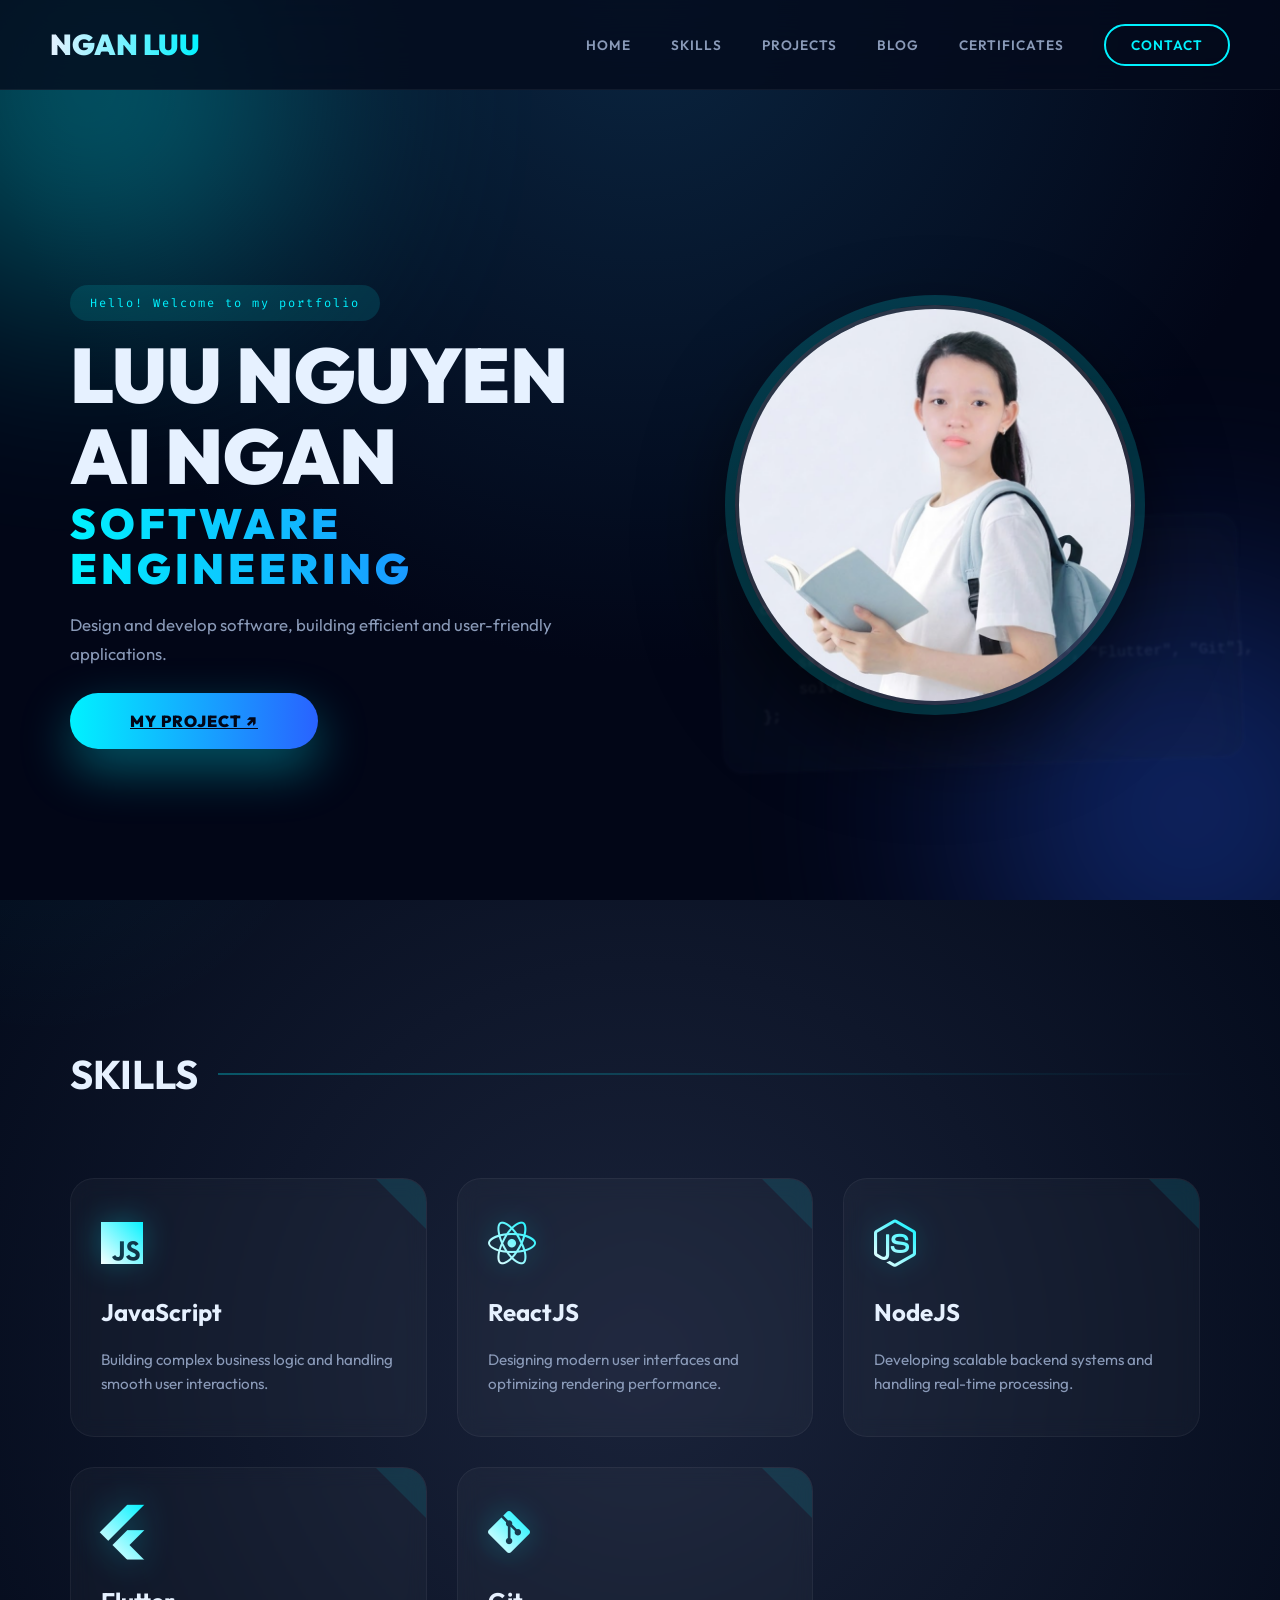
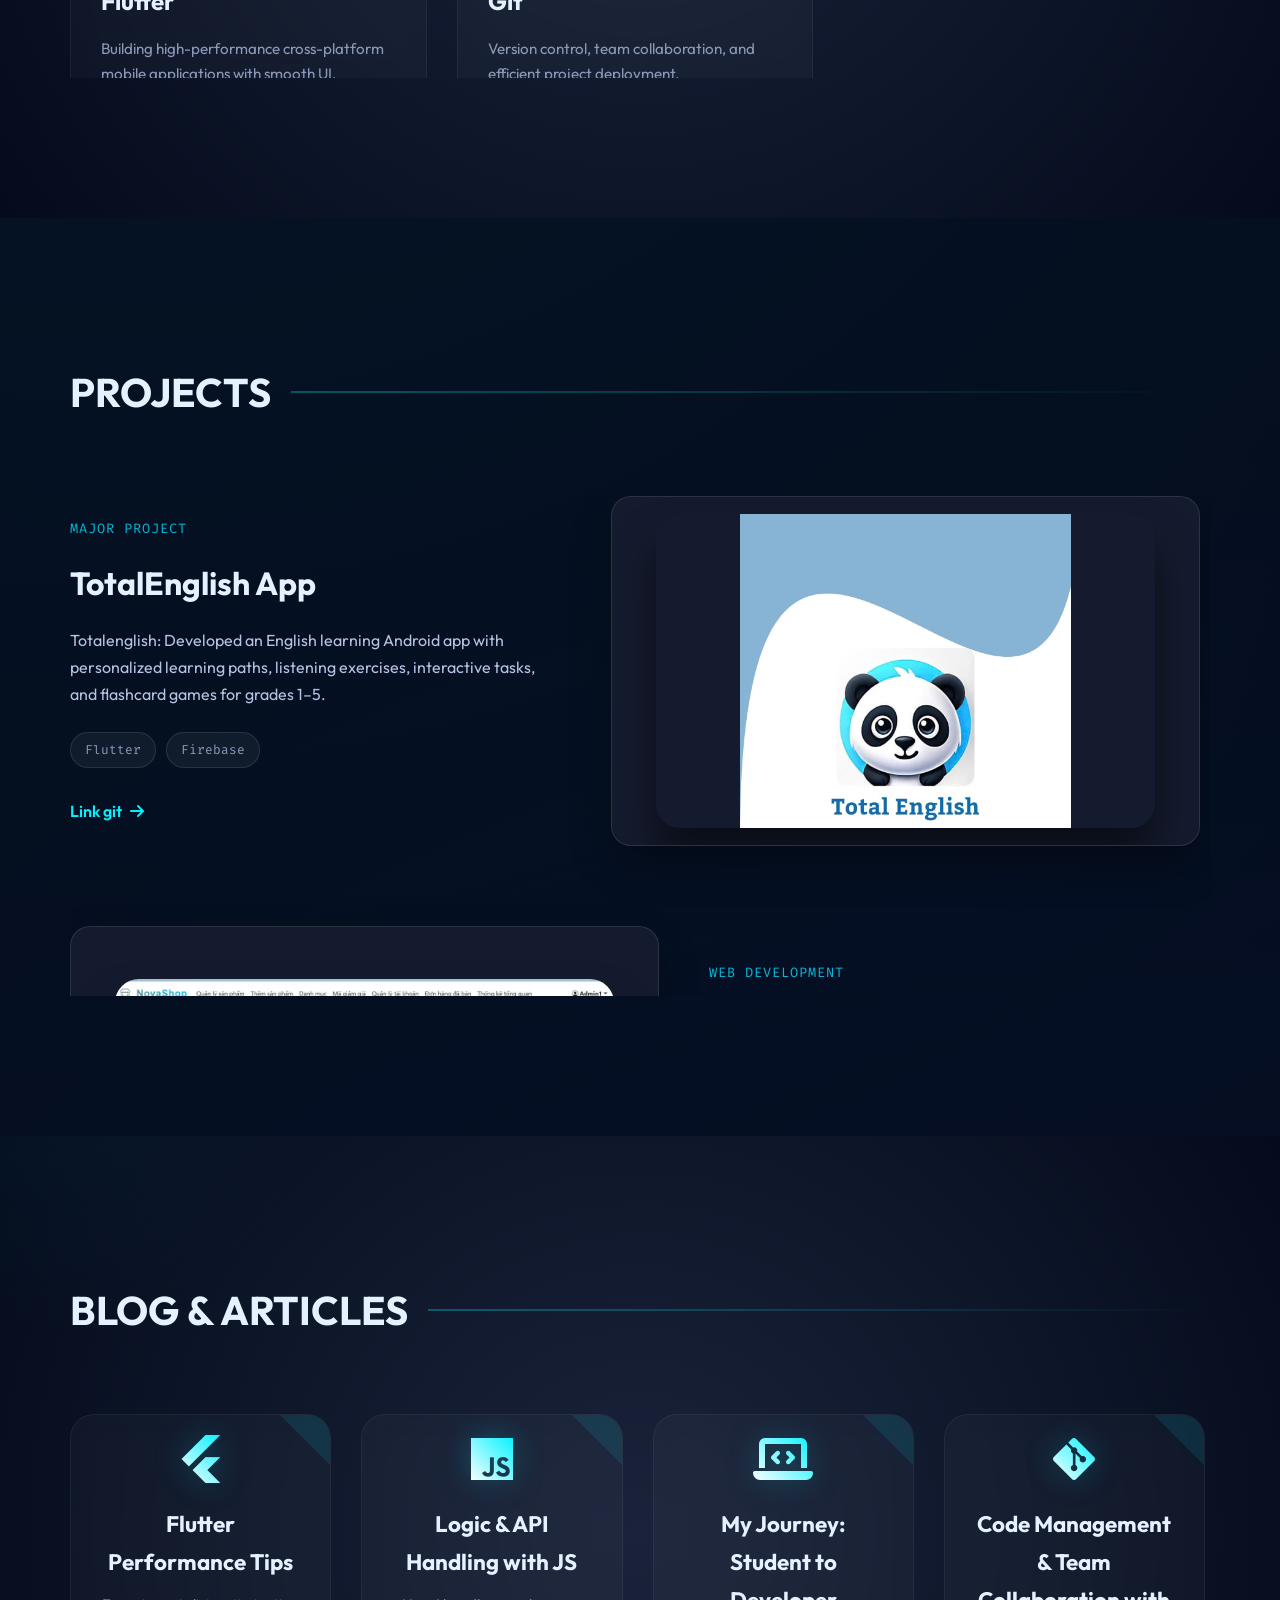
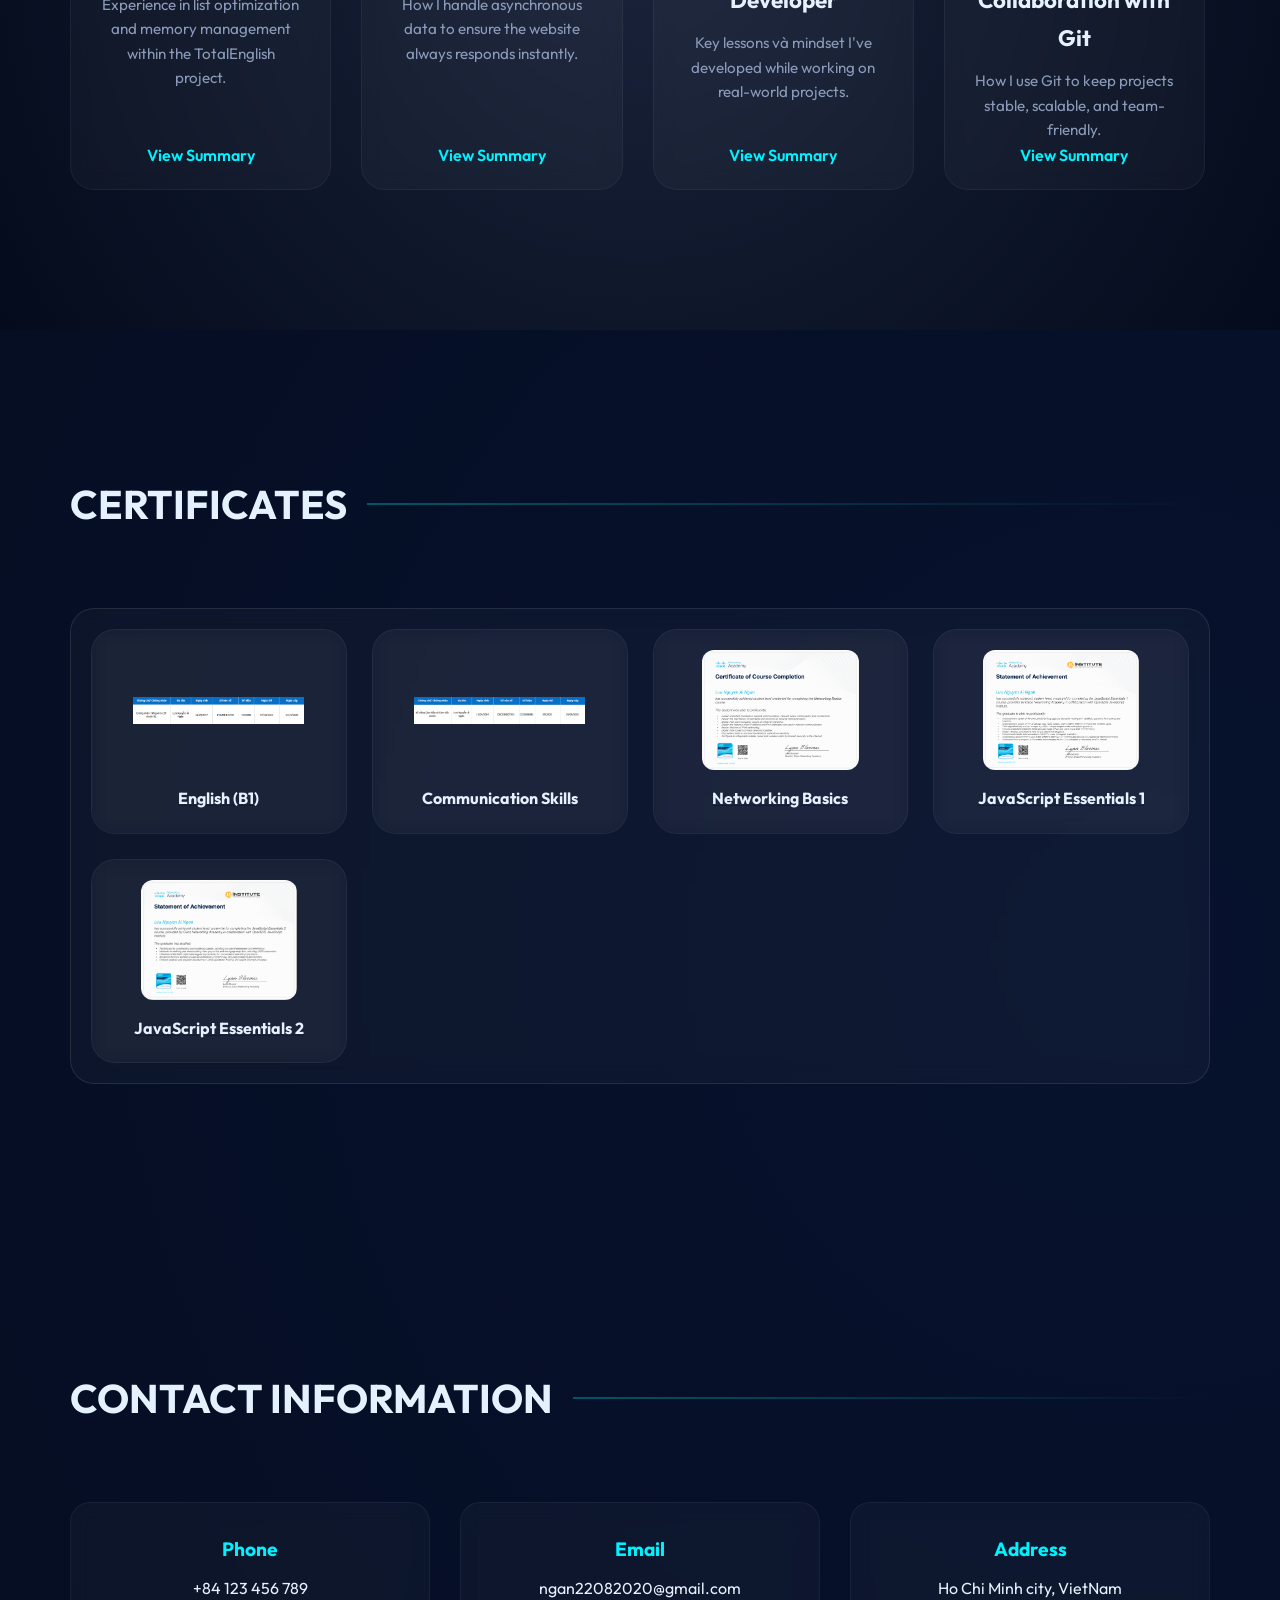
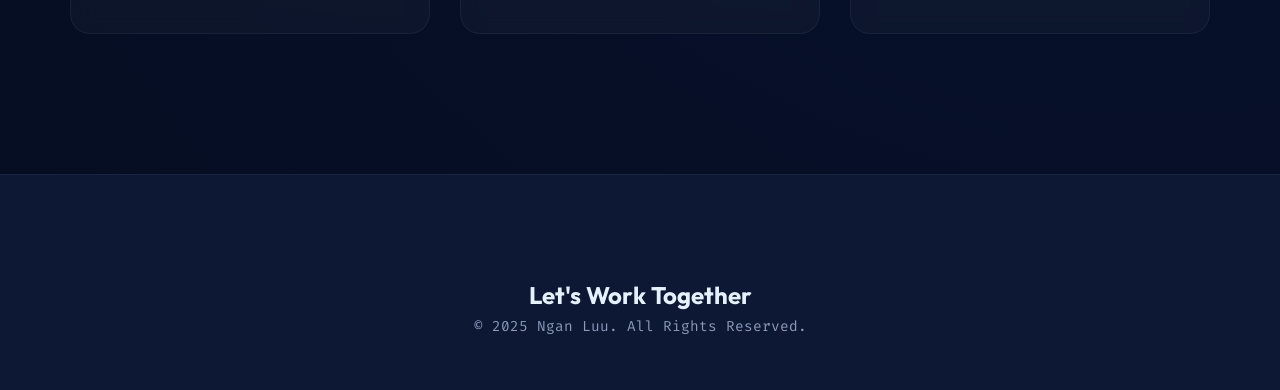
==== commit 43e0660b: "update" ====
--- a/index.html
+++ b/index.html
@@ -66,72 +66,66 @@
     <div class="container">
         <h2 class="section-title">SKILLS</h2>
 
-        <div class="skills-grid">
-            <div class="skill-card">
-                <i class="fab fa-js"></i>
-                <h3>JavaScript</h3>
-                <p>Building complex business logic and handling smooth user interactions.</p>
-            </div>
-
-            <div class="skill-card">
-                <i class="fab fa-react"></i>
-                <h3>ReactJS</h3>
-                <p>Designing modern user interfaces and optimizing rendering performance.</p>
-            </div>
-
-            <div class="skill-card">
-                <i class="fab fa-node-js"></i>
-                <h3>NodeJS</h3>
-                <p>Developing scalable backend systems and handling real-time processing.</p>
-            </div>
-
-            <div class="skill-card">
-                <i class="fa-brands fa-flutter"></i>
-                <h3>Flutter</h3>
-                 <p>Building high-performance cross-platform mobile applications with smooth UI.</p>
-            </div>
-
-            <div class="skill-card">
-                <i class="fab fa-git-alt"></i>
-                <h3>Git</h3>
-                <p>Version control, team collaboration, and efficient project deployment.</p>
-
-
-
-        </div>
-    </div>
-</section>
+        <!-- Khung cuộn -->
+        <div class="skills-grid-wrapper">
+            <div class="skills-grid">
+                <div class="skill-card">
+                    <i class="fab fa-js"></i>
+                    <h3>JavaScript</h3>
+                    <p>Building complex business logic and handling smooth user interactions.</p>
+                </div>
+                <div class="skill-card">
+                    <i class="fab fa-react"></i>
+                    <h3>ReactJS</h3>
+                    <p>Designing modern user interfaces and optimizing rendering performance.</p>
+                </div>
+                <div class="skill-card">
+                    <i class="fab fa-node-js"></i>
+                    <h3>NodeJS</h3>
+                    <p>Developing scalable backend systems and handling real-time processing.</p>
+                </div>
+                <div class="skill-card">
+                    <i class="fa-brands fa-flutter"></i>
+                    <h3>Flutter</h3>
+                    <p>Building high-performance cross-platform mobile applications with smooth UI.</p>
+                </div>
+                <div class="skill-card">
+                    <i class="fab fa-git-alt"></i>
+                    <h3>Git</h3>
+                    <p>Version control, team collaboration, and efficient project deployment.</p>
+                </div>
+            </div>
+        </div>
+    </div>
+</section>
+
 
 <!-- ================= PROJECTS ================= -->
  <section id="projects" class="section">
-        <div class="container">
-            <h2 class="section-title">Projects</h2>
+    <div class="container">
+        <h2 class="section-title">Projects</h2>
+
+        <!-- Khung cuộn -->
+        <div class="projects-wrapper-scroll">
             <div class="projects-wrapper">
                 
                 <div class="project-row">
                     <div class="project-info">
-                        <span class="project-tag"> Major Project</span>
+                        <span class="project-tag">Major Project</span>
                         <h3>TotalEnglish App</h3>
-                        <p>Totalenglish: Developed an English learning Android app with personalized learning paths,
-                             listening exercises, interactive tasks, and flashcard games for grades 1–5.</p>
+                        <p>Totalenglish: Developed an English learning Android app with personalized learning paths, listening exercises, interactive tasks, and flashcard games for grades 1–5.</p>
                         <ul class="tags">
                             <li>Flutter</li>
                             <li>Firebase</li>
                         </ul>
                         <a href="https://github.com/NguyenHin/TotalEnglish/tree/develop/lib"
-                            class="link-arrow"
-                            target="_blank"
-                            rel="noopener noreferrer">
+                            class="link-arrow" target="_blank" rel="noopener noreferrer">
                                 Link git <i class="fa-solid fa-arrow-right"></i>
                         </a>
-
                     </div>
                     <div class="project-image-placeholder">
-                        <img src="img/totalenglish.png"
-                            alt="TotalEnglish App"
-                            class="project-image">
-                    </div>
-
+                        <img src="img/totalenglish.png" alt="TotalEnglish App" class="project-image">
+                    </div>
                 </div>
 
                 <div class="project-row reverse">
@@ -145,138 +139,144 @@
                             <li>HTML</li>
                         </ul>
                         <a href="https://github.com/ThienY04/NOVAShop.git"
-                            class="link-arrow"
-                            target="_blank"
-                            rel="noopener noreferrer">
+                            class="link-arrow" target="_blank" rel="noopener noreferrer">
                                 Link git <i class="fa-solid fa-arrow-right"></i>
                         </a>
-
                     </div>
                     <div class="project-image-placeholder">
-                    <img src="img/NovaShop.png"
-                        alt="NOVAShop Project"
-                        class="project-image">
-                </div>
-
-                </div>
-
-            </div>
-        </div>
-    </section>
+                        <img src="img/NovaShop.png" alt="NOVAShop Project" class="project-image">
+                    </div>
+                </div>
+
+            </div>
+        </div>
+
+    </div>
+</section>
 
 
 <!-- ================= BLOG ================= -->
-
-   <section id="blog" class="section bg-dark">
+<section id="blog" class="section bg-dark">
     <div class="container">
         <h2 class="section-title">Blog & Articles</h2>
 
-        <div class="blog-grid">
-
+        <div class="blog-wrapper-scroll">
             <div class="blog-grid">
 
-   <div class="blog-grid">
-
-    <div class="blog-card flutter"
-        data-title="Optimizing Performance in Flutter Apps"
-        data-core="Using 'const' constructors and lazy loading logic to minimize unnecessary UI rebuilds."
-        data-simple="Imagine not repainting an entire wall just to cover a small scratch. You only touch up the specific spot needed."
-        data-example="In TotalEnglish, long vocabulary lists scroll smoothly because items are only instantiated when they actually appear on screen."
-        data-summary="Optimization = User Experience. A smooth app keeps users engaged longer.">
-        
-        <i class="fa-brands fa-flutter"></i>
-        <h3>Flutter Performance Tips</h3>
-        <p>
-            Experience in list optimization and memory management within the TotalEnglish project.
-        </p>
-        <a href="#" class="link-arrow">
-            View Summary
-        </a>
-    </div>
-
-    <div class="blog-card js"
-        data-title="Handling Async Operations in JavaScript"
-        data-core="Using Async/Await to handle server data fetching without blocking the main UI thread."
-        data-simple="It's like ordering at a restaurant: while waiting for the chef (Server), you can still chat with friends (interact with the UI) instead of sitting frozen."
-        data-example="In NOVAShop, product images and prices load in the background while the user continues to browse the homepage smoothly."
-        data-summary="JavaScript isn't just effects; it's the art of managing data flow efficiently.">
-        
-        <i class="fab fa-js"></i>
-        <h3>Logic & API Handling with JS</h3>
-        <p>
-            How I handle asynchronous data to ensure the website always responds instantly.
-        </p>
-        <a href="#" class="link-arrow">
-            View Summary
-        </a>
-    </div>
-
-    <div class="blog-card general"
-        data-title="Programming Mindset & Problem Solving"
-        data-core="Programming is not about typing fast, but about training your logical thinking to solve problems."
-        data-simple="Coding is like learning an instrument. Reading guides isn't enough; you have to practice and 'hit wrong notes' daily."
-        data-example="Reality: You might spend 2 hours finding the root cause of a bug, but only 1 minute actually fixing it."
-        data-summary="Persistence + Google Skills > Talent. Don't fear the bugs!">
-        
-        <i class="fa-solid fa-laptop-code"></i>
-        <h3>My Journey: Student to Developer</h3>
-        <p>
-            Key lessons and the right mindset I've developed while working on real-world projects.
-        </p>
-        <a href="#" class="link-arrow">
-            View Summary
-        </a>
-    </div>
-
-</div>
-
-</div>
-
-        </div>
-    </div>
-</section>
-
-
-     <!-- ================= CERTIFICATES ================= -->
+                <div class="blog-card flutter"
+                    data-title="Optimizing Performance in Flutter Apps"
+                    data-core="Using 'const' constructors and lazy loading logic to minimize unnecessary UI rebuilds."
+                    data-simple="Imagine not repainting an entire wall just to cover a small scratch. You only touch up the specific spot needed."
+                    data-example="In TotalEnglish, long vocabulary lists scroll smoothly because items are only instantiated when they actually appear on screen."
+                    data-summary="Optimization = User Experience. A smooth app keeps users engaged longer.">
+                    
+                    <i class="fa-brands fa-flutter"></i>
+                    <h3>Flutter Performance Tips</h3>
+                    <p>Experience in list optimization and memory management within the TotalEnglish project.</p>
+                    <a href="#" class="link-arrow">View Summary</a>
+                </div>
+
+                <div class="blog-card js"
+                    data-title="Handling Async Operations in JavaScript"
+                    data-core="Using Async/Await to handle server data fetching without blocking the main UI thread."
+                    data-simple="It's like ordering at a restaurant: while waiting for the chef (Server), you can still chat with friends (interact with the UI) instead of sitting frozen."
+                    data-example="In NOVAShop, product images and prices load in the background while the user continues to browse the homepage smoothly."
+                    data-summary="JavaScript isn't just effects; it's the art of managing data flow efficiently.">
+                    
+                    <i class="fab fa-js"></i>
+                    <h3>Logic & API Handling with JS</h3>
+                    <p>How I handle asynchronous data to ensure the website always responds instantly.</p>
+                    <a href="#" class="link-arrow">View Summary</a>
+                </div>
+
+                <div class="blog-card general"
+                    data-title="Programming Mindset & Problem Solving"
+                    data-core="Programming is not about typing fast, but about training your logical thinking to solve problems."
+                    data-simple="Coding is like learning an instrument. Reading guides isn't enough; you have to practice and 'hit wrong notes' daily."
+                    data-example="Reality: You might spend 2 hours finding the root cause of a bug, but only 1 minute actually fixing it."
+                    data-summary="Persistence + Google Skills > Talent. Don't fear the bugs!">
+                    
+                    <i class="fa-solid fa-laptop-code"></i>
+                    <h3>My Journey: Student to Developer</h3>
+                    <p>Key lessons và mindset I've developed while working on real-world projects.</p>
+                    <a href="#" class="link-arrow">View Summary</a>
+                </div>
+                <div class="blog-card git"
+                    data-title="Efficient Version Control with Git"
+                    data-core="Using Git commands like branching, merging, and rebasing to manage code changes without disrupting the workflow."
+                    data-simple="Git is like a time machine for your code: you can experiment, roll back changes, and fix mistakes without breaking the entire project."
+                    data-example="In the TotalEnglish project, Git allows the team to work on multiple features simultaneously, resolve conflicts quickly, and maintain stable releases."
+                    data-summary="Git is not just about storing code; it's about controlling and collaborating on code evolution.">
+                    
+                    <i class="fab fa-git-alt"></i>
+                    <h3>Code Management & Team Collaboration with Git</h3>
+                    <p>How I use Git to keep projects stable, scalable, and team-friendly.</p>
+                    <a href="#" class="link-arrow">View Summary</a>
+                </div>
+
+
+            </div> <!-- end blog-grid -->
+        </div> <!-- end blog-wrapper-scroll -->
+
+    </div> <!-- end container -->
+</section>
+
+
+<!-- ================= CERTIFICATES ================= -->
 <section id="certificates" class="section">
     <div class="container">
         <h2 class="section-title">CERTIFICATES</h2>
 
-        <div class="certificate-card">
-        <a href="img/AV.png" target="_blank">
-            <img src="img/AV.png" alt="JavaScript Certificate">
-        </a>
-        <h3>English (B1)</h3>
-    </div>
-
-            <div class="certificate-card">
-                 <a href="img/KN.png" target="_blank">
-            <img src="img/KN.png" alt="JavaScript Certificate">
-        </a>
-                <h3>Communication Skills</h3>
-            </div>
-
-           <div class="certificate-card">
-                 <a href="img/NetworkingBasics.png" target="_blank">
-            <img src="img/NetworkingBasics.png" alt="JavaScript Certificate">
-        </a>
-                <h3>NetworkingBasics</h3>
-            </div>
-            <div class="certificate-card">
-                 <a href="img/JavaScriptEssentials1.png" target="_blank">
-            <img src="img/JavaScriptEssentials1.png" alt="JavaScript Certificate">
-        </a>
-                <h3>JavaScriptEssentials1</h3>
-            </div>
-            <div class="certificate-card">
-                 <a href="img/JavaScriptEssentials2.png" target="_blank">
-            <img src="img/JavaScriptEssentials2.png" alt="JavaScript Certificate">
-        </a>
-                <h3>JavaScriptEssentials2</h3>
-            </div>
-        </div>
-    </div>
-</section>
+        <!-- Wrapper scroll -->
+        <div class="certificate-grid-wrapper"> 
+            <div class="certificate-wrapper">
+
+                <!-- Certificate 1 -->
+                <a href="img/AV.png" target="_blank" class="certificate-card-link">
+                    <div class="certificate-card">
+                        <img src="img/AV.png" alt="English Certificate">
+                        <h3>English (B1)</h3>
+                    </div>
+                </a>
+
+                <!-- Certificate 2 -->
+                <a href="img/KN.png" target="_blank" class="certificate-card-link">
+                    <div class="certificate-card">
+                        <img src="img/KN.png" alt="Communication Skills">
+                        <h3>Communication Skills</h3>
+                    </div>
+                </a>
+
+                <!-- Certificate 3 -->
+                <a href="img/NetworkingBasics.png" target="_blank" class="certificate-card-link">
+                    <div class="certificate-card">
+                        <img src="img/NetworkingBasics.png" alt="Networking Basics">
+                        <h3>Networking Basics</h3>
+                    </div>
+                </a>
+
+                <!-- Certificate 4 -->
+                <a href="img/JavaScriptEssentials1.png" target="_blank" class="certificate-card-link">
+                    <div class="certificate-card">
+                        <img src="img/JavaScriptEssentials1.png" alt="JavaScript Essentials 1">
+                        <h3>JavaScript Essentials 1</h3>
+                    </div>
+                </a>
+
+                <!-- Certificate 5 -->
+                <a href="img/JavaScriptEssentials2.png" target="_blank" class="certificate-card-link">
+                    <div class="certificate-card">
+                        <img src="img/JavaScriptEssentials2.png" alt="JavaScript Essentials 2">
+                        <h3>JavaScript Essentials 2</h3>
+                    </div>
+                </a>
+
+            </div>
+        </div>
+    </div>
+</section>
+
+
 
    <!-- ================= CONTACT INFO =================-->
 <section id="contact" class="section contact-section">
@@ -310,30 +310,35 @@
 </footer>
 <div id="feynman-modal">
     <div class="feynman-box">
+        <!-- Nút đóng luôn ở trên -->
         <span class="close-btn">&times;</span>
 
-        <h2 id="fm-title"></h2>
-
-        <div class="fm-block">
-            <h4>Core Idea</h4>
-            <p id="fm-core"></p>
-        </div>
-
-        <div class="fm-block">
-            <h4>Explained for Beginners</h4>
-            <p id="fm-simple"></p>
-        </div>
-
-        <div class="fm-block">
-            <h4>Example</h4>
-            <p id="fm-example"></p>
-        </div>
-
-        <div class="fm-block highlight">
-            <strong id="fm-summary"></strong>
+        <!-- Nội dung scroll riêng -->
+        <div class="feynman-content">
+            <h2 id="fm-title"></h2>
+
+            <div class="fm-block">
+                <h4>Core Idea</h4>
+                <p id="fm-core"></p>
+            </div>
+
+            <div class="fm-block">
+                <h4>Explained for Beginners</h4>
+                <p id="fm-simple"></p>
+            </div>
+
+            <div class="fm-block">
+                <h4>Example</h4>
+                <p id="fm-example"></p>
+            </div>
+
+            <div class="fm-block highlight">
+                <strong id="fm-summary"></strong>
+            </div>
         </div>
     </div>
 </div>
+
 <script src="script.js"></script>
 </body>
 
--- a/style.css
+++ b/style.css
@@ -362,6 +362,29 @@
     position: relative;
     z-index: 1;
 }
+.skills-grid-wrapper {
+    max-height: 500px;   /* Chiều cao cố định của khung */
+    overflow-y: auto;    /* Cho phép cuộn dọc */
+    padding-right: 10px; /* Tránh nội dung bị che bởi scrollbar */
+    scrollbar-width: thin;          /* Firefox */
+    scrollbar-color: var(--accent-color) rgba(255,255,255,0.1); /* Firefox */
+}
+
+/* Chrome, Edge, Safari */
+.skills-grid-wrapper::-webkit-scrollbar {
+    width: 2px;
+}
+
+.skills-grid-wrapper::-webkit-scrollbar-track {
+    background: rgba(255,255,255,0.1);
+    border-radius: 10px;
+}
+
+.skills-grid-wrapper::-webkit-scrollbar-thumb {
+    background: var(--accent-color);
+    border-radius: 10px;
+}
+
 
 /* CARD GỐC */
 .skill-card {
@@ -484,6 +507,46 @@
     flex-direction: column;
     gap: 80px;
 }
+.projects-wrapper-scroll {
+    max-height: 500px;  /* Chiều cao cố định */
+    overflow-y: auto;   /* Cuộn dọc */
+    padding-right: 10px; /* Tránh nội dung bị che bởi scrollbar */
+    scrollbar-width: thin;          /* Firefox */
+    scrollbar-color: var(--accent-color) rgba(255,255,255,0.1); /* Firefox */
+}
+
+/* Chrome, Edge, Safari */
+.projects-wrapper-scroll::-webkit-scrollbar {
+    width: 2px;
+}
+
+.projects-wrapper-scroll::-webkit-scrollbar-track {
+    background: rgba(255,255,255,0.1);
+    border-radius: 10px;
+}
+
+.projects-wrapper-scroll::-webkit-scrollbar-thumb {
+    background: var(--accent-color);
+    border-radius: 10px;
+}
+
+/* Nếu muốn cuộn ngang thay vì dọc */
+.projects-wrapper-scroll-horizontal {
+    display: flex;
+    overflow-x: auto;
+    gap: 30px;
+    max-width: 100%;
+    padding-bottom: 10px;
+}
+
+.projects-wrapper-scroll-horizontal::-webkit-scrollbar {
+    height: 2px;
+}
+.projects-wrapper-scroll-horizontal::-webkit-scrollbar-thumb {
+    background: var(--accent-color);
+    border-radius: 10px;
+}
+
 
 .project-row {
     display: grid;
@@ -591,6 +654,29 @@
     position: relative;
     z-index: 1;
 }
+.blog-wrapper-scroll {
+    max-height: 500px;     /* Chiều cao cố định */
+    overflow-y: auto;      /* Cuộn dọc */
+    padding-right: 5px;   /* Tránh bị che bởi scrollbar */
+    scrollbar-width: thin;          /* Firefox */
+    scrollbar-color: var(--accent-color) rgba(255,255,255,0.1); /* Firefox */
+}
+
+/* Chrome, Edge, Safari */
+.blog-wrapper-scroll::-webkit-scrollbar {
+    width: 2px;
+}
+
+.blog-wrapper-scroll::-webkit-scrollbar-track {
+    background: rgba(255,255,255,0.1);
+    border-radius: 10px;
+}
+
+.blog-wrapper-scroll::-webkit-scrollbar-thumb {
+    background: var(--accent-color);
+    border-radius: 10px;
+}
+
 
 /* BLOG CARD */
 .blog-card {
@@ -599,7 +685,7 @@
     -webkit-backdrop-filter: blur(10px);
     border: 1px solid rgba(255, 255, 255, 0.05);
     border-radius: 24px;
-    padding: 35px 30px;
+    padding: 20px 30px;
     text-align: center;
     position: relative;
     overflow: hidden;
@@ -609,6 +695,7 @@
     flex-direction: column;    /* Xếp nội dung từ trên xuống dưới */
     align-items: center;
 }
+
 
 /* Gradient mờ khi hover */
 .blog-card::after {
@@ -693,36 +780,35 @@
     opacity: 0.85;
 }
 
-/* ================= FEYNMAN MODAL - PRO VERSION ================= */
+/* ================= FEYNMAN MODAL ================= */
 #feynman-modal {
     position: fixed;
     inset: 0;
-    background: rgba(4, 11, 28, 0.9); /* Nền tối hơn để tập trung */
-    backdrop-filter: blur(8px);       /* Làm mờ nền web phía sau */
+    background: rgba(4, 11, 28, 0.9);
+    backdrop-filter: blur(8px);
     display: none;
     justify-content: center;
     align-items: center;
     z-index: 9999;
-    padding: 20px; /* Tránh sát mép trên mobile */
-}
-
+    padding: 20px;
+}
+
+/* Container modal */
 .feynman-box {
     position: relative;
-    /* Hiệu ứng nền Gradient chéo nhẹ tạo độ sâu */
     background: linear-gradient(145deg, rgba(20, 35, 65, 0.95), rgba(4, 11, 28, 0.98));
-    border: 1px solid rgba(0, 242, 255, 0.15); /* Viền neon mỏng */
-    box-shadow: 
-        0 20px 50px rgba(0, 0, 0, 0.6), 
-        inset 0 0 30px rgba(0, 242, 255, 0.05); /* Glow nhẹ bên trong */
+    border: 1px solid rgba(0, 242, 255, 0.15);
+    box-shadow: 0 20px 50px rgba(0, 0, 0, 0.6), inset 0 0 30px rgba(0, 242, 255, 0.05);
     border-radius: 24px;
-    padding: 50px 40px;
+    padding: 30px 20px;
+    width: 90%;
     max-width: 700px;
-    width: 100%;
+    max-height: 80vh;
+    overflow: hidden;
     animation: modalSlideUp 0.4s cubic-bezier(0.175, 0.885, 0.32, 1.275);
-    overflow: hidden; /* Để chứa các hiệu ứng loang màu nếu có */
-}
-
-/* Trang trí một chút ánh sáng ở góc trên để tạo cảm giác cao cấp */
+}
+
+/* Gradient header góc trên */
 .feynman-box::before {
     content: '';
     position: absolute;
@@ -732,14 +818,13 @@
     opacity: 0.7;
 }
 
-/* TIÊU ĐỀ MODAL */
+/* Tiêu đề modal */
 .feynman-box h2 {
     margin-bottom: 30px;
     font-size: 2rem;
     text-align: center;
     text-transform: uppercase;
     letter-spacing: 2px;
-    /* Gradient text */
     background: linear-gradient(90deg, #fff, var(--accent-color));
     -webkit-background-clip: text;
     -webkit-text-fill-color: transparent;
@@ -747,22 +832,21 @@
     padding-bottom: 20px;
 }
 
-/* CÁC KHỐI NỘI DUNG (CORE, SIMPLE, EXAMPLE) */
+/* Nội dung từng khối */
 .fm-block {
     margin-bottom: 20px;
     padding: 20px 25px;
-    background: rgba(255, 255, 255, 0.02); /* Nền siêu nhẹ phân biệt từng khối */
+    background: rgba(255, 255, 255, 0.02);
     border-radius: 12px;
-    border-left: 3px solid rgba(255,255,255,0.1); /* Thanh chỉ dẫn bên trái */
+    border-left: 3px solid rgba(255,255,255,0.1);
     transition: 0.3s;
 }
 
 .fm-block:hover {
     background: rgba(255, 255, 255, 0.04);
-    border-left-color: var(--accent-color); /* Hover thì thanh bên trái sáng lên */
-}
-
-/* TIÊU ĐỀ CON (H4) */
+    border-left-color: var(--accent-color);
+}
+
 .fm-block h4 {
     color: var(--accent-cyan);
     margin-bottom: 8px;
@@ -774,15 +858,14 @@
     gap: 10px;
 }
 
-/* NỘI DUNG TEXT */
 .fm-block p {
-    color: var(--text-secondary); /* Màu sáng hơn text-dim một chút cho dễ đọc */
+    color: var(--text-secondary);
     line-height: 1.6;
     font-size: 1rem;
     margin: 0;
 }
 
-/* KHỐI HIGHLIGHT (SUMMARY) - Làm nổi bật hẳn lên */
+/* Khối highlight */
 .fm-block.highlight {
     margin-top: 30px;
     background: linear-gradient(90deg, rgba(0, 242, 255, 0.05), transparent);
@@ -798,8 +881,8 @@
     letter-spacing: 0.5px;
 }
 
-/* NÚT ĐÓNG (CLOSE BTN) */
-.close-btn {
+/* Nút đóng */
+.feynman-box .close-btn {
     position: absolute;
     top: 20px;
     right: 25px;
@@ -813,83 +896,166 @@
     background: rgba(255,255,255,0.05);
     border-radius: 50%;
     cursor: pointer;
+    z-index: 10;
     transition: 0.3s ease;
-    z-index: 10;
-}
-
-.close-btn:hover {
-    background: rgba(255, 50, 50, 0.2); /* Màu đỏ nhẹ báo hiệu đóng */
+}
+
+.feynman-box .close-btn:hover {
+    background: rgba(255, 50, 50, 0.2);
     color: #ff5555;
     transform: rotate(90deg);
 }
 
-/* ANIMATION XUẤT HIỆN */
+/* Container scroll cho nội dung */
+.feynman-content {
+    max-height: 80vh;
+    overflow-y: auto;
+    padding-top: 20px;
+}
+
+/* Scrollbar modal */
+.feynman-content::-webkit-scrollbar {
+    width: 2px;
+}
+
+.feynman-content::-webkit-scrollbar-track {
+    background: rgba(255,255,255,0.05);
+    border-radius: 10px;
+}
+
+.feynman-content::-webkit-scrollbar-thumb {
+    background: var(--accent-color);
+    border-radius: 10px;
+}
+
+/* Animation xuất hiện */
 @keyframes modalSlideUp {
-    from { 
-        transform: translateY(50px) scale(0.95); 
-        opacity: 0; 
-    }
-    to { 
-        transform: translateY(0) scale(1); 
-        opacity: 1; 
-    }
-}
-
-/* RESPONSIVE CHO MODAL */
+    from { transform: translateY(50px) scale(0.95); opacity: 0; }
+    to { transform: translateY(0) scale(1); opacity: 1; }
+}
+
+/* Responsive mobile */
 @media (max-width: 600px) {
     .feynman-box {
-        padding: 30px 20px;
+        padding: 20px 15px;
+        width: 95%;
+        max-height: 90vh;
     }
+
     .feynman-box h2 {
         font-size: 1.5rem;
     }
-}
-
-/* ================= CERTIFICATES  ================= */
-.certificate-grid {
+
+    .feynman-content {
+        max-height: 85vh;
+    }
+}
+
+
+
+/* ================= CERTIFICATES ================= */
+
+/* Khung cuộn chính */
+.certificate-grid-wrapper {
+    max-height: 500px;        /* Chiều cao cố định của khung */
+    overflow-y: auto;         /* Bật cuộn dọc */
+    padding: 20px;            /* Khoảng cách bên trong khung */
+    border: 1px solid rgba(255,255,255,0.1); /* Viền khung */
+    border-radius: 24px;      /* Bo góc khung */
+    background: rgba(255,255,255,0.03); /* Nền khung nhẹ */
+    backdrop-filter: blur(10px);
+    scrollbar-width: thin;    /* Firefox */
+    scrollbar-color: var(--accent-color) rgba(255,255,255,0.1);
+}
+
+/* Chrome, Edge, Safari */
+.certificate-grid-wrapper::-webkit-scrollbar {
+    width: 2px;
+}
+
+.certificate-grid-wrapper::-webkit-scrollbar-track {
+    background: rgba(255,255,255,0.1);
+    border-radius: 10px;
+}
+
+.certificate-grid-wrapper::-webkit-scrollbar-thumb {
+    background: var(--accent-color);
+    border-radius: 10px;
+}
+
+/* Grid layout cho card bên trong khung */
+.certificate-wrapper {
     display: grid;
-    grid-template-columns: repeat(auto-fit, minmax(280px, 1fr));
-    gap: 30px;
-}
-
+    grid-template-columns: repeat(auto-fit, minmax(250px, 1fr));
+    gap: 25px;
+}
+
+/* Card chứng chỉ */
 .certificate-card {
-    background: var(--bg-glass);
-    backdrop-filter: blur(15px);
-    border: 1px solid rgba(255,255,255,.05);
-    border-radius: 20px;
-    padding: 25px;
-    transition: all 0.4s ease;
+    background: rgba(255, 255, 255, 0.03);
+    backdrop-filter: blur(10px);
+    border: 1px solid rgba(255, 255, 255, 0.05);
+    border-radius: 24px;
+    padding: 20px;
+    text-align: center;
+    display: flex;
+    flex-direction: column;
+    align-items: center;
+    transition: all 0.3s ease;
 }
 
 .certificate-card:hover {
     transform: translateY(-10px);
+    background: rgba(255, 255, 255, 0.06);
     border-color: var(--accent-color);
-    box-shadow: 0 15px 30px rgba(0,0,0,0.5);
-}
-
+    box-shadow: 0 20px 40px -10px rgba(0,0,0,0.5),
+                0 0 20px rgba(0,242,255,0.1);
+}
+
+/* Ảnh chứng chỉ */
 .certificate-card img {
-    width: 100%;
-    /* height: 200px;  <-- Dòng cũ */
-    height: 350px;  /* 👉 SỬA Ở ĐÂY: Tăng chiều cao lên để ảnh có không gian phóng to */
-    object-fit: contain; /* Vẫn giữ cái này để ảnh hiển thị đầy đủ không bị tràn */
+    width: auto;
+    max-width: 80%;
+    height: 120px;
+    object-fit: contain;
     border-radius: 12px;
-    margin-bottom: 20px;
-    background: #1a233a; /* Màu nền dự phòng */
-    border: 1px solid rgba(255,255,255,0.1);
-}
-
+    margin-bottom: 15px;
+    transition: transform 0.3s ease;
+}
+
+.certificate-card img:hover {
+    transform: scale(1.05);
+}
+
+/* Tên chứng chỉ */
 .certificate-card h3 {
-    font-size: 1.25rem;
-    margin-bottom: 10px;
+    font-size: 1rem;
     color: var(--text-main);
-}
-
-.certificate-card p {
-    font-family: var(--font-code);
-    font-size: 0.85rem;
-    color: var(--text-dim);
-}
-
+    margin: 0;
+}
+
+/* Responsive mobile */
+@media (max-width: 768px) {
+    .certificate-grid-wrapper {
+        max-height: none;  /* Mobile: scroll tự do */
+        padding: 15px;
+    }
+
+    .certificate-wrapper {
+        grid-template-columns: 1fr; /* 1 cột */
+        gap: 15px;
+    }
+    .certificate-card-link {
+    text-decoration: none;
+    display: block;
+}
+
+
+    .certificate-card img {
+        height: 100px;
+        max-width: 90%;
+    }
+}
 
 /* ================= CONTACT ================= */
 /* SECTION THÔNG TIN LIÊN HỆ */
@@ -920,7 +1086,6 @@
     font-size: 1rem;
     color: var(--text-main);
 }
-
 
 /* ================= FOOTER ================= */
 .footer {
@@ -948,130 +1113,7 @@
     font-family: var(--font-code);
     font-size: 0.9rem;
 }
-/* ================= BLOG PRO STYLE ================= */
-
-/* Cấu trúc Card Flexbox như đã bàn trước đó */
-.blog-card {
-    background: rgba(255, 255, 255, 0.03);
-    backdrop-filter: blur(10px);
-    border: 1px solid rgba(255, 255, 255, 0.08);
-    border-radius: 20px;
-    padding: 30px;
-    display: flex;
-    flex-direction: column;
-    text-align: left; /* Canh trái nhìn chuyên nghiệp hơn canh giữa cho blog */
-    transition: 0.4s ease;
-    height: 100%;
-    position: relative;
-    overflow: hidden;
-}
-
-.blog-card:hover {
-    transform: translateY(-10px);
-    background: rgba(255, 255, 255, 0.06);
-    box-shadow: 0 20px 40px rgba(0,0,0,0.4);
-}
-
-/* --- HEADER CỦA CARD (Icon + Tags) --- */
-.card-header {
-    display: flex;
-    justify-content: space-between;
-    align-items: flex-start;
-    margin-bottom: 20px;
-}
-
-/* Icon Box: Tạo hộp chứa icon nhìn xịn hơn */
-.icon-box {
-    width: 50px;
-    height: 50px;
-    background: rgba(255,255,255,0.05);
-    border-radius: 12px;
-    display: flex;
-    align-items: center;
-    justify-content: center;
-    font-size: 1.5rem;
-    border: 1px solid rgba(255,255,255,0.1);
-}
-
-/* Tags Style */
-.tags {
-    display: flex;
-    gap: 8px;
-}
-
-.tag {
-    font-size: 0.75rem;
-    font-family: var(--font-code);
-    padding: 4px 10px;
-    border-radius: 20px;
-    background: rgba(255,255,255,0.05);
-    color: var(--text-dim);
-    border: 1px solid rgba(255,255,255,0.05);
-}
-
-/* --- TEXT CONTENT --- */
-.blog-card h3 {
-    font-size: 1.3rem;
-    font-weight: 700;
-    margin-bottom: 10px;
-    color: var(--text-main);
-}
-
-.excerpt {
-    font-size: 0.95rem;
-    color: var(--text-dim);
-    line-height: 1.6;
-    margin-bottom: 20px;
-    flex-grow: 1; /* Đẩy nội dung bên dưới xuống đáy */
-}
-
-/* --- MINI HIGHLIGHT (Cái này giúp dễ hình dung Core Idea) --- */
-.mini-highlight {
-    background: rgba(0, 242, 255, 0.05);
-    padding: 10px 15px;
-    border-radius: 8px;
-    border-left: 3px solid var(--accent-color);
-    margin-bottom: 20px;
-    font-size: 0.85rem;
-    color: var(--text-secondary);
-    display: flex;
-    align-items: center;
-    gap: 10px;
-}
-
-.mini-highlight i {
-    color: var(--accent-color);
-    font-size: 0.9rem;
-}
-
-/* --- THEME COLORS (Phân màu cho từng loại card) --- */
-/* Flutter: Blue */
-.flutter-theme:hover { border-color: #40C4FF; }
-.flutter-theme .icon-box i { color: #40C4FF; }
-.flutter-theme:hover .icon-box { background: rgba(64, 196, 255, 0.1); border-color: #40C4FF; }
-
-/* JS: Yellow */
-.js-theme:hover { border-color: #F7DF1E; }
-.js-theme .icon-box i { color: #F7DF1E; }
-.js-theme:hover .icon-box { background: rgba(247, 223, 30, 0.1); border-color: #F7DF1E; }
-.js-theme .mini-highlight { border-left-color: #F7DF1E; background: rgba(247, 223, 30, 0.05); }
-.js-theme .mini-highlight i { color: #F7DF1E; }
-
-/* General: Purple */
-.general-theme:hover { border-color: #bd93f9; }
-.general-theme .icon-box i { color: #bd93f9; }
-.general-theme:hover .icon-box { background: rgba(189, 147, 249, 0.1); border-color: #bd93f9; }
-.general-theme .mini-highlight { border-left-color: #bd93f9; background: rgba(189, 147, 249, 0.05); }
-.general-theme .mini-highlight i { color: #bd93f9; }
-
-/* --- LINK ARROW --- */
-.link-arrow {
-    font-size: 0.9rem;
-    font-weight: 700;
-    text-transform: uppercase;
-    letter-spacing: 1px;
-    margin-top: auto;
-}
+
 
 /* ================= RESPONSIVE ================= */
 @media (max-width: 968px) {
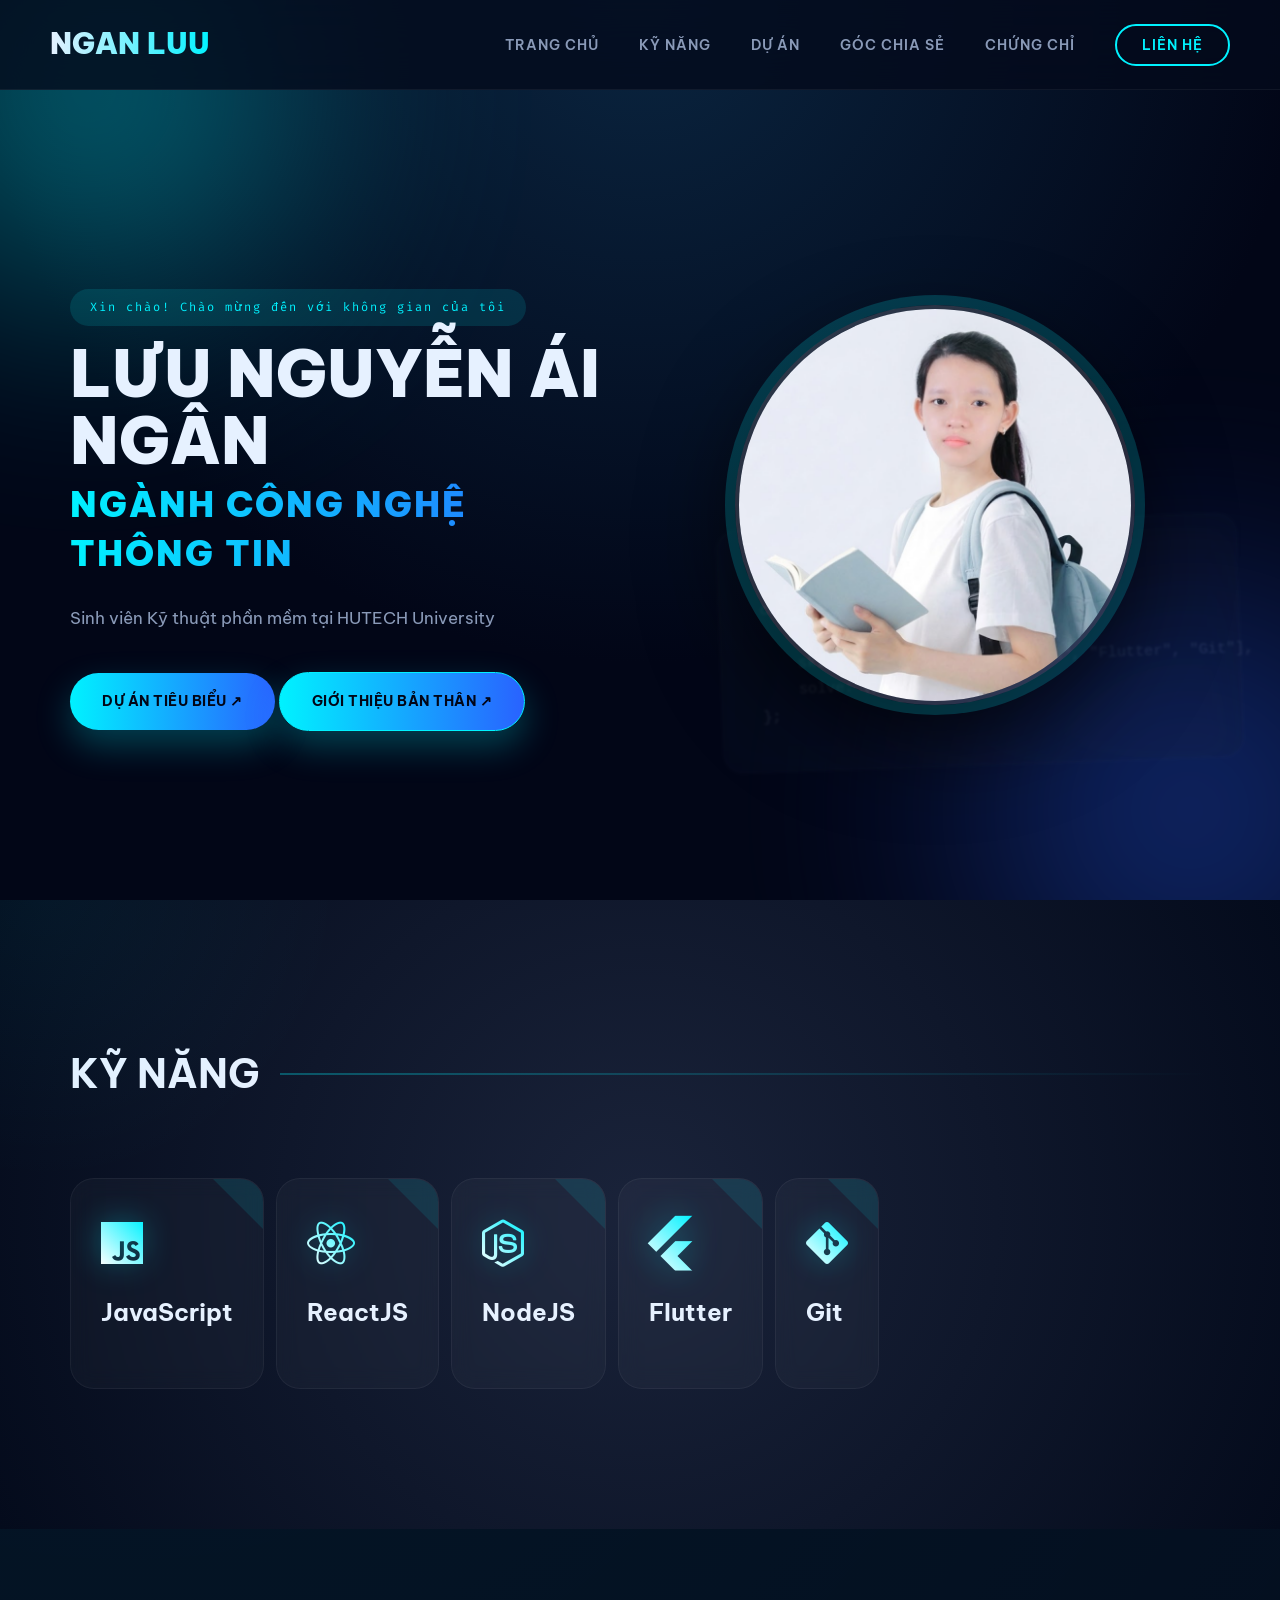
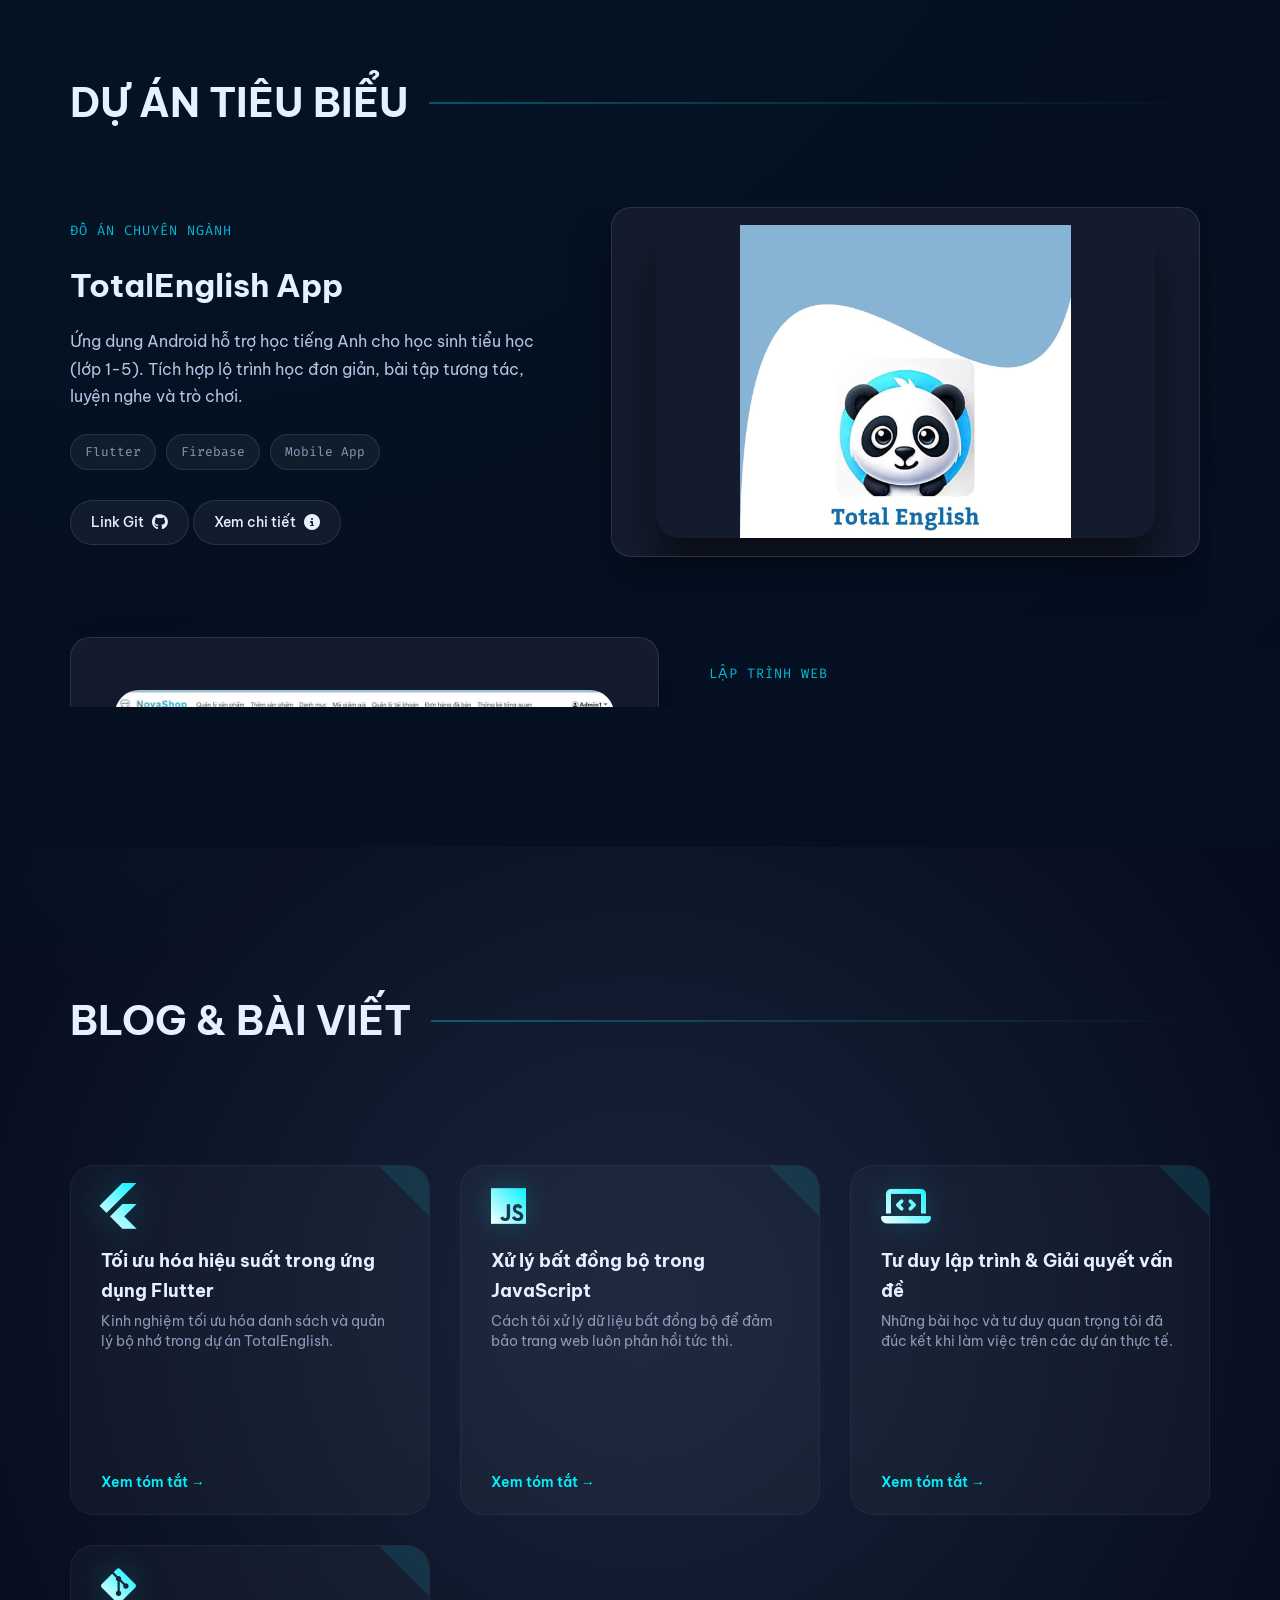
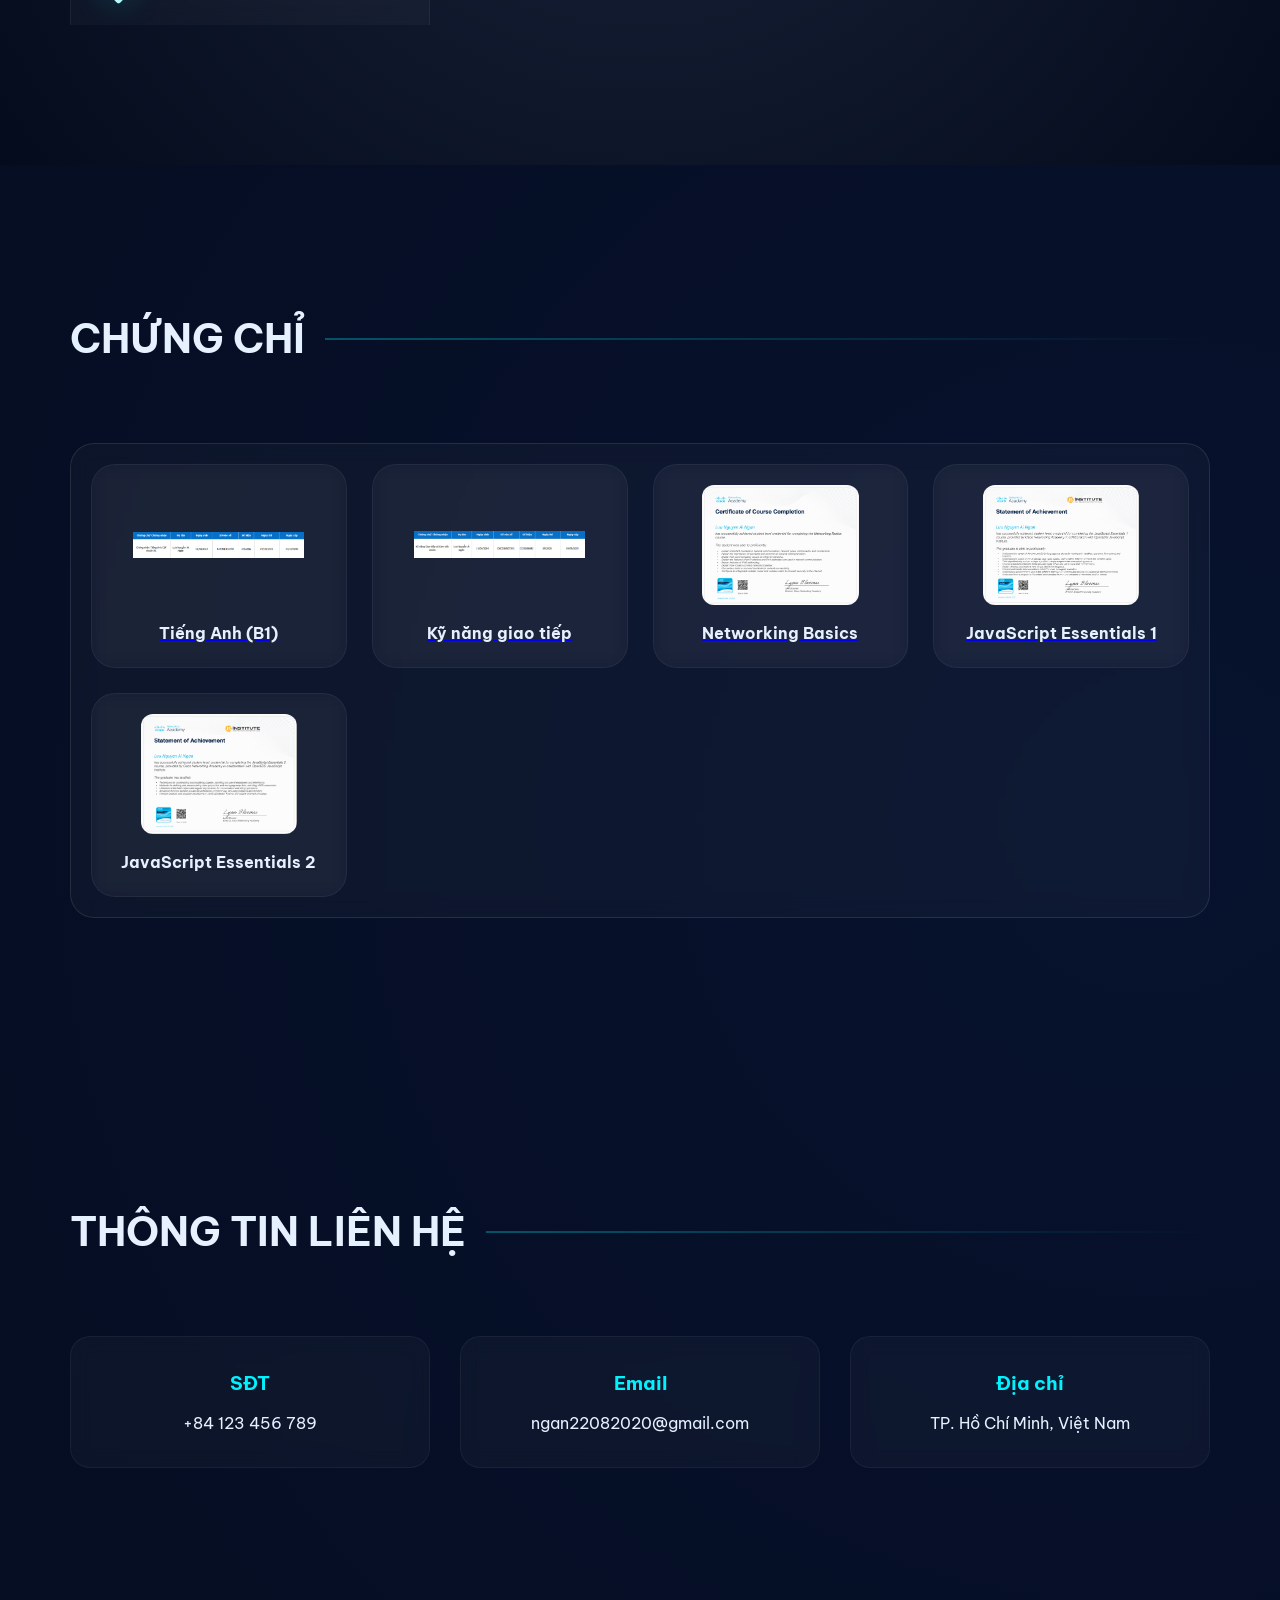
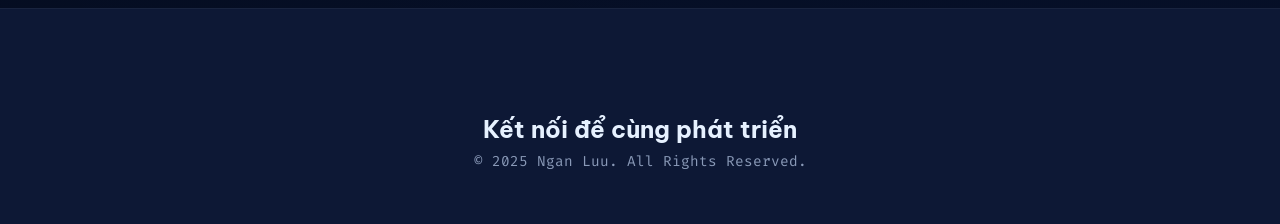
==== commit ccc77a9d: "sửa blog, giới thiệu" ====
--- a/index.html
+++ b/index.html
@@ -3,24 +3,27 @@
 <head>
     <meta charset="UTF-8">
     <meta name="viewport" content="width=device-width, initial-scale=1.0">
-    <title>Ngan Luu | Software Developer Portfolio</title>
+    <title>Ngân Lưu | Portfolio Kỹ Sư Phần Mềm</title>
+    <!-- <link rel="stylesheet" href="blog.css"> -->
 
     <link rel="stylesheet" href="style.css">
     <link rel="stylesheet" href="https://cdnjs.cloudflare.com/ajax/libs/font-awesome/6.7.2/css/all.min.css">
-    <link href="https://fonts.googleapis.com/css2?family=Outfit:wght@300;400;700;900&family=Fira+Code&display=swap" rel="stylesheet">
-</head>
+    <link href="https://fonts.googleapis.com/css2?family=Be+Vietnam+Pro:wght@300;400;700;900&family=Fira+Code&display=swap" rel="stylesheet"></head>
 <body>
 
 <!-- ================= NAVBAR ================= -->
 <nav class="navbar">
     <div class="logo">NGAN LUU</div>
     <ul class="nav-links">
-        <li><a href="#home" data-i18n="nav.home">HOME</a></li>
-        <li><a href="#skills" data-i18n="nav.skills">SKILLS</a></li>
-        <li><a href="#projects" data-i18n="nav.projects">PROJECTS</a></li>
-        <li><a href="#blog" data-i18n="nav.blog">BLOG</a></li>
-        <li><a href="#certificates" data-i18n="nav.certificates">CERTIFICATES</a></li>
-        <li><a href="#contact" class="btn-nav" data-i18n="nav.contact">CONTACT</a></li>
+        <li><a href="#home" class="nav.home">TRANG CHỦ</a></li>
+        <!-- <a href="#about" class="btn btn-primary">About Me ↗</a> -->
+
+
+        <li><a href="#skills" data-i18n="nav.skills">KỸ NĂNG</a></li>
+        <li><a href="#projects" data-i18n="nav.projects">DỰ ÁN</a></li>
+        <li><a href="#blog" data-i18n="nav.blog">GÓC CHIA SẺ</a></li>
+        <li><a href="#certificates" data-i18n="nav.certificates">CHỨNG CHỈ</a></li>
+        <li><a href="#contact" class="btn-nav" data-i18n="nav.contact">LIÊN HỆ</a></li>
 
     </ul>
 </nav>
@@ -31,15 +34,18 @@
 
         <!-- BÊN TRÁI: TEXT -->
         <div class="hero-content">
-            <span class="subtitle">Hello! Welcome to my portfolio</span>
-
-            <h1>Luu Nguyen Ai Ngan <br><span class="accent-text">Software Engineering</span></h1>
+            <span class="subtitle">Xin chào! Chào mừng đến với không gian của tôi</span>
+
+            <h1>Lưu Nguyễn Ái Ngân <br><span class="accent-text">Ngành công nghệ thông tin</span></h1>
 
             <p class="description">
-                Design and develop software, building efficient and user-friendly applications.
+                Sinh viên Kỹ thuật phần mềm tại HUTECH University
             </p>
-
-            <a href="#projects" class="btn btn-primary">My Project ↗</a>
+            </p>
+
+            <a href="#projects" class="btn btn-primary">Dự án tiêu biểu ↗</a>
+            <a href="#about" class="btn btn-secondary">Giới thiệu bản thân ↗</a>
+
         </div>
 
         <!-- BÊN PHẢI: AVATAR + CODE -->
@@ -60,11 +66,116 @@
     </div>
 </section>
 
+<!-- ================= ABOUT ME ================= -->
+<section id="about" style="display:none;">
+    <div class="about-overlay">
+        <div class="about-container modern-layout">
+            <span class="about-close">&times;</span>
+
+            <div class="about-left-col">
+                <div class="left-content-wrapper">
+                    <img src="img/avatar.png" alt="Avatar" class="profile-img">
+                    
+                    <div class="info-group education-sidebar">
+                        <h3 class="info-title">HỌC VẤN</h3>
+                        <div class="edu-item">
+                            <span class="year">2022 - Hiện tại</span>
+                            <strong>HUTECH University</strong>
+                            <p>Chuyên ngành:<br>Kỹ thuật phần mềm</p>
+                        </div>
+                    </div>
+                    
+                </div>
+            </div>
+
+            <div class="about-right-col">
+                <div class="about-header-row">
+                    <div class="name-block">
+                        <h2 class="name">LƯU NGUYỄN<br>ÁI NGÂN</h2>
+                        <p class="job-title">LẬP TRÌNH VIÊN PHẦN MỀM</p>
+                    </div>
+                    
+                    <div class="contact-mini">
+                        <div class="c-item"><i class="fas fa-phone"></i> (+84) 123 456 789</div>
+                        <div class="c-item"><i class="fas fa-envelope"></i> ngan22082020@gmail.com</div>
+                        <div class="c-item"><i class="fas fa-map-marker-alt"></i> TP.HCM, Việt Nam</div>
+                    </div>
+                </div>
+
+                <div class="vision-box">
+                    <p>
+                        Thay vì ngồi nghiền ngẫm lý thuyết suông, mình chọn cách <span>bắt tay vào làm</span> để biến những ý
+                         tưởng trong đầu thành sản phẩm thực tế. Với mình, một ứng dụng tốt là khi nó giải quyết được vấn đề và mang lại niềm vui cho người dùng.                    </p>
+                    <p>
+                        Và <strong>sự kiên trì</strong> là chìa khóa để vượt qua mọi dòng code lỗi.
+                         Mục tiêu của mình rất đơn giản: Không ngừng học hỏi để tạo ra những sản phẩm mà chính mình cũng cảm thấy tự hào.
+                  </p>
+                    </p>
+                </div>
+
+                <h3 class="info-title"><i class="fas fa-code"></i> KỸ NĂNG CỐT LÕI</h3>
+                <div class="skills-grid">
+                    <div class="skill-tag-item" style="--skill-color: #f7df1e;">
+                        <i class="fab fa-js"></i> <span>JavaScript</span>
+                    </div>
+                    <div class="skill-tag-item" style="--skill-color: #61dafb;">
+                        <i class="fab fa-react"></i> <span>ReactJS</span>
+                    </div>
+                    
+                    <div class="skill-tag-item" style="--skill-color: #68a063;">
+                        <i class="fab fa-node-js"></i> <span>NodeJS</span>
+                    </div>
+                    
+                    <div class="skill-tag-item" style="--skill-color: #02569b;">
+                        <i class="fas fa-mobile-alt"></i> <span>Flutter</span>
+                    </div>
+
+                    <div class="skill-tag-item" style="--skill-color: #f05032;">
+                        <i class="fab fa-git-alt"></i> <span>Git / GitHub</span>
+                    </div>
+                    <div class="skill-tag-item" style="--skill-color: #ffca28;">
+                        <i class="fas fa-fire"></i> <span>Firebase</span>
+                    </div>
+                </div>
+                <div class="info-group" style="margin-top: 30px;">
+                <h3 class="info-title">CHỨNG CHỈ & GIẢI THƯỞNG</h3>
+                <div class="cert-mini-list">
+                    <div class="cert-mini-item">
+                        <i class="fas fa-certificate"></i>
+                        <div class="cert-info">
+                            <strong>Tiếng Anh (B1)</strong>
+                            <span>VSTEP - 2025</span>
+                        </div>
+                    </div>
+                    <div class="cert-mini-item">
+                        <i class="fas fa-award"></i>
+                        <div class="cert-info">
+                            <strong>JavaScript Essentials 1 & 2</strong>
+                            <span>Cisco Networking Academy</span>
+                        </div>
+                    </div>
+                    <div class="cert-mini-item">
+                        <i class="fas fa-shield-alt"></i>
+                        <div class="cert-info">
+                            <strong>Networking Basics</strong>
+                            <span>Cisco Networking Academy</span>
+                        </div>
+                    </div>
+                </div>
+            </div>
+            </div> 
+        </div> 
+    </div> 
+</section>
+
+
+
+
 
 <!-- ================= SKILLS ================= -->
 <section id="skills" class="section bg-dark">
     <div class="container">
-        <h2 class="section-title">SKILLS</h2>
+        <h2 class="section-title">KỸ NĂNG </h2>
 
         <!-- Khung cuộn -->
         <div class="skills-grid-wrapper">
@@ -72,27 +183,22 @@
                 <div class="skill-card">
                     <i class="fab fa-js"></i>
                     <h3>JavaScript</h3>
-                    <p>Building complex business logic and handling smooth user interactions.</p>
                 </div>
                 <div class="skill-card">
                     <i class="fab fa-react"></i>
                     <h3>ReactJS</h3>
-                    <p>Designing modern user interfaces and optimizing rendering performance.</p>
                 </div>
                 <div class="skill-card">
                     <i class="fab fa-node-js"></i>
                     <h3>NodeJS</h3>
-                    <p>Developing scalable backend systems and handling real-time processing.</p>
                 </div>
                 <div class="skill-card">
                     <i class="fa-brands fa-flutter"></i>
                     <h3>Flutter</h3>
-                    <p>Building high-performance cross-platform mobile applications with smooth UI.</p>
                 </div>
                 <div class="skill-card">
                     <i class="fab fa-git-alt"></i>
                     <h3>Git</h3>
-                    <p>Version control, team collaboration, and efficient project deployment.</p>
                 </div>
             </div>
         </div>
@@ -103,7 +209,7 @@
 <!-- ================= PROJECTS ================= -->
  <section id="projects" class="section">
     <div class="container">
-        <h2 class="section-title">Projects</h2>
+        <h2 class="section-title">DỰ ÁN TIÊU BIỂU</h2>
 
         <!-- Khung cuộn -->
         <div class="projects-wrapper-scroll">
@@ -111,45 +217,80 @@
                 
                 <div class="project-row">
                     <div class="project-info">
-                        <span class="project-tag">Major Project</span>
+                        <span class="project-tag">Đồ án chuyên ngành</span>
                         <h3>TotalEnglish App</h3>
-                        <p>Totalenglish: Developed an English learning Android app with personalized learning paths, listening exercises, interactive tasks, and flashcard games for grades 1–5.</p>
+                        <p>Ứng dụng Android hỗ trợ học tiếng Anh cho học sinh tiểu học (lớp 1-5). 
+                            Tích hợp lộ trình học đơn giản, bài tập tương tác, luyện nghe và trò chơi.</p>            
                         <ul class="tags">
                             <li>Flutter</li>
                             <li>Firebase</li>
+                            <li>Mobile App</li>
                         </ul>
                         <a href="https://github.com/NguyenHin/TotalEnglish/tree/develop/lib"
-                            class="link-arrow" target="_blank" rel="noopener noreferrer">
-                                Link git <i class="fa-solid fa-arrow-right"></i>
+                        class="btn-git" target="_blank" rel="noopener noreferrer">
+                            Link Git <i class="fa-brands fa-github"></i>
+                        </a>
+                       <a href="#" class="btn-detail" data-id="total-english">
+                            Xem chi tiết <i class="fa-solid fa-circle-info"></i>
                         </a>
                     </div>
                     <div class="project-image-placeholder">
                         <img src="img/totalenglish.png" alt="TotalEnglish App" class="project-image">
                     </div>
                 </div>
-
-                <div class="project-row reverse">
+                
+
+               <div class="project-row reverse">
                     <div class="project-info">
-                        <span class="project-tag">Web Development</span>
+                        <span class="project-tag">Lập trình web</span>
                         <h3>NOVAShop</h3>
-                        <p>E-commerce platform for browsing, buying, and managing clothing with secure payments and order tracking.</p>
+                        <p>Nền tảng thương mại điện tử để duyệt, mua sắm và quản lý quần áo với tính năng thanh toán an toàn và theo dõi đơn hàng.</p>                      
                         <ul class="tags">
                             <li>JavaScript</li>
                             <li>CSS</li>
                             <li>HTML</li>
                         </ul>
-                        <a href="https://github.com/ThienY04/NOVAShop.git"
-                            class="link-arrow" target="_blank" rel="noopener noreferrer">
-                                Link git <i class="fa-solid fa-arrow-right"></i>
-                        </a>
+                        
+                      <div class="project-links">
+                            <a href="https://github.com/ThienY04/NOVAShop.git" class="btn-git" target="_blank" rel="noopener noreferrer">
+                                Link Git <i class="fa-brands fa-github"></i>
+                            </a>
+
+                            <a href="#" class="btn-detail" data-id="nova-shop">
+                                Xem chi tiết <i class="fa-solid fa-circle-info"></i>
+                            </a>
+                        </div>
                     </div>
                     <div class="project-image-placeholder">
                         <img src="img/NovaShop.png" alt="NOVAShop Project" class="project-image">
                     </div>
                 </div>
-
-            </div>
-        </div>
+                <div class="project-row"> <div class="project-info">
+                    <span class="project-tag">Lập trình trên môi trường windows</span>
+                    <h3> HighLands Coffee</h3>
+                    <p>Hệ thống hỗ trợ quản lý quán cà phê từ việc gọi món tại bàn, theo dõi kho nguyên liệu đến xử lý thanh toán và báo cáo doanh thu theo ngày.</p>
+                    
+                    <ul class="tags">
+                        <li>C#</li>
+                        <li>.NET</li>
+                        <li>SQL Server</li>
+                        <li>Entity Framework</li>
+                    </ul>
+                    
+                    <div class="project-links">
+                        <a href="https://github.com/NguyenHin/QLCF2.git" class="btn-git" target="_blank" rel="noopener noreferrer">
+                            Link Git <i class="fa-brands fa-github"></i>
+                        </a>
+
+                        <a href="#" class="btn-detail" data-id="coffee-mgmt">
+                            Xem chi tiết <i class="fa-solid fa-circle-info"></i>
+                        </a>
+                    </div>
+                </div>
+                <div class="project-image-placeholder">
+                    <img src="img/coffee.png" alt="Coffee Management Project" class="project-image">
+                </div>
+            </div>
 
     </div>
 </section>
@@ -158,74 +299,22 @@
 <!-- ================= BLOG ================= -->
 <section id="blog" class="section bg-dark">
     <div class="container">
-        <h2 class="section-title">Blog & Articles</h2>
+        <h2 class="section-title">Blog & Bài Viết</h2>
 
         <div class="blog-wrapper-scroll">
-            <div class="blog-grid">
-
-                <div class="blog-card flutter"
-                    data-title="Optimizing Performance in Flutter Apps"
-                    data-core="Using 'const' constructors and lazy loading logic to minimize unnecessary UI rebuilds."
-                    data-simple="Imagine not repainting an entire wall just to cover a small scratch. You only touch up the specific spot needed."
-                    data-example="In TotalEnglish, long vocabulary lists scroll smoothly because items are only instantiated when they actually appear on screen."
-                    data-summary="Optimization = User Experience. A smooth app keeps users engaged longer.">
-                    
-                    <i class="fa-brands fa-flutter"></i>
-                    <h3>Flutter Performance Tips</h3>
-                    <p>Experience in list optimization and memory management within the TotalEnglish project.</p>
-                    <a href="#" class="link-arrow">View Summary</a>
-                </div>
-
-                <div class="blog-card js"
-                    data-title="Handling Async Operations in JavaScript"
-                    data-core="Using Async/Await to handle server data fetching without blocking the main UI thread."
-                    data-simple="It's like ordering at a restaurant: while waiting for the chef (Server), you can still chat with friends (interact with the UI) instead of sitting frozen."
-                    data-example="In NOVAShop, product images and prices load in the background while the user continues to browse the homepage smoothly."
-                    data-summary="JavaScript isn't just effects; it's the art of managing data flow efficiently.">
-                    
-                    <i class="fab fa-js"></i>
-                    <h3>Logic & API Handling with JS</h3>
-                    <p>How I handle asynchronous data to ensure the website always responds instantly.</p>
-                    <a href="#" class="link-arrow">View Summary</a>
-                </div>
-
-                <div class="blog-card general"
-                    data-title="Programming Mindset & Problem Solving"
-                    data-core="Programming is not about typing fast, but about training your logical thinking to solve problems."
-                    data-simple="Coding is like learning an instrument. Reading guides isn't enough; you have to practice and 'hit wrong notes' daily."
-                    data-example="Reality: You might spend 2 hours finding the root cause of a bug, but only 1 minute actually fixing it."
-                    data-summary="Persistence + Google Skills > Talent. Don't fear the bugs!">
-                    
-                    <i class="fa-solid fa-laptop-code"></i>
-                    <h3>My Journey: Student to Developer</h3>
-                    <p>Key lessons và mindset I've developed while working on real-world projects.</p>
-                    <a href="#" class="link-arrow">View Summary</a>
-                </div>
-                <div class="blog-card git"
-                    data-title="Efficient Version Control with Git"
-                    data-core="Using Git commands like branching, merging, and rebasing to manage code changes without disrupting the workflow."
-                    data-simple="Git is like a time machine for your code: you can experiment, roll back changes, and fix mistakes without breaking the entire project."
-                    data-example="In the TotalEnglish project, Git allows the team to work on multiple features simultaneously, resolve conflicts quickly, and maintain stable releases."
-                    data-summary="Git is not just about storing code; it's about controlling and collaborating on code evolution.">
-                    
-                    <i class="fab fa-git-alt"></i>
-                    <h3>Code Management & Team Collaboration with Git</h3>
-                    <p>How I use Git to keep projects stable, scalable, and team-friendly.</p>
-                    <a href="#" class="link-arrow">View Summary</a>
-                </div>
-
-
-            </div> <!-- end blog-grid -->
-        </div> <!-- end blog-wrapper-scroll -->
-
-    </div> <!-- end container -->
-</section>
+            <div class="blog-grid skills-grid">
+                <!-- Blog cards sẽ được tạo tự động từ blog-data.js -->
+            </div>
+        </div>
+    </div>
+</section>
+
 
 
 <!-- ================= CERTIFICATES ================= -->
 <section id="certificates" class="section">
     <div class="container">
-        <h2 class="section-title">CERTIFICATES</h2>
+        <h2 class="section-title">CHỨNG CHỈ</h2>
 
         <!-- Wrapper scroll -->
         <div class="certificate-grid-wrapper"> 
@@ -235,7 +324,7 @@
                 <a href="img/AV.png" target="_blank" class="certificate-card-link">
                     <div class="certificate-card">
                         <img src="img/AV.png" alt="English Certificate">
-                        <h3>English (B1)</h3>
+                        <h3>Tiếng Anh (B1)</h3>
                     </div>
                 </a>
 
@@ -243,7 +332,7 @@
                 <a href="img/KN.png" target="_blank" class="certificate-card-link">
                     <div class="certificate-card">
                         <img src="img/KN.png" alt="Communication Skills">
-                        <h3>Communication Skills</h3>
+                        <h3>Kỹ năng giao tiếp</h3>
                     </div>
                 </a>
 
@@ -281,10 +370,10 @@
    <!-- ================= CONTACT INFO =================-->
 <section id="contact" class="section contact-section">
     <div class="container">
-        <h2 class="section-title">Contact Information</h2>
+        <h2 class="section-title">Thông tin liên hệ</h2>
         <div class="contact-info-grid">
             <div class="contact-card">
-                <h3>Phone</h3>
+                <h3>SĐT</h3>
                 <p>+84 123 456 789</p>
             </div>
             <div class="contact-card">
@@ -292,8 +381,8 @@
                 <p>ngan22082020@gmail.com</p>
             </div>
             <div class="contact-card">
-                <h3>Address</h3>
-                <p>Ho Chi Minh city, VietNam</p>
+                <h3>Địa chỉ</h3>
+                <p>TP. Hồ Chí Minh, Việt Nam</p>
             </div>
         </div>
     </div>
@@ -303,7 +392,7 @@
 <!-- ================= FOOTER ================= -->
 <footer class="footer">
     <div class="container">
-        <h2>Let's Work Together</h2>
+        <h2>Kết nối để cùng phát triển</h2>
         <p>&copy; 2025 Ngan Luu. All Rights Reserved.</p>
     </div>
     
@@ -318,17 +407,17 @@
             <h2 id="fm-title"></h2>
 
             <div class="fm-block">
-                <h4>Core Idea</h4>
+                <h4>Ý tưởng cốt lõi</h4>
                 <p id="fm-core"></p>
             </div>
 
             <div class="fm-block">
-                <h4>Explained for Beginners</h4>
+                <h4>Giải thích đơn giản</h4>
                 <p id="fm-simple"></p>
             </div>
 
             <div class="fm-block">
-                <h4>Example</h4>
+                <h4>Ví dụ thực tế</h4>
                 <p id="fm-example"></p>
             </div>
 
@@ -339,7 +428,33 @@
     </div>
 </div>
 
+<div class="blog-grid"></div>
+<!-- ================= CHI TIET PROJECTS ================= -->
+<section id="project-modal" class="about-overlay" style="display:none;">
+    <div class="about-container modern-layout">
+        <span class="project-modal-close">&times;</span>
+        
+        <div class="about-right-col" style="width: 100%; padding: 40px;">
+            <div class="name-block" style="text-align: center; margin-bottom: 40px;">
+                <h2 id="pm-title" class="name">TÊN DỰ ÁN</h2>
+                <p id="pm-tag" class="job-title">MÔ TẢ NGẮN GỌN</p>
+            </div>
+
+            <div class="project-features-grid">
+                <div id="features-container" class="features-grid"></div>
+            </div>
+            
+            <div style="text-align: center; margin-top: 40px;">
+                <a href="" id="pm-link" target="_blank" class="btn-git">Xem trên GitHub <i class="fab fa-github"></i></a>
+            </div>
+        </div>
+    </div>
+</section>
+<script src="blog/blog-data.js"></script>
+<script src="blog/blog-loader.js"></script>
 <script src="script.js"></script>
+
+
 </body>
 
 
--- a/style.css
+++ b/style.css
@@ -10,7 +10,7 @@
     --accent-glow: rgba(0, 242, 255, 0.4);
     --accent-cyan: #06b6d4;
 
-    --font-main: 'Outfit', sans-serif;
+    --font-main: 'Be Vietnam Pro', sans-serif;  
     --font-code: 'Fira Code', monospace;
     --section-spacing: 140px;
     --radius-lg: 20px;
@@ -180,7 +180,7 @@
 /* TITLE */
 .hero-content h1 {
     margin-bottom: 18px;
-    font-size: clamp(3rem, 6.5vw, 4.8rem);
+    font-size: clamp(2.5rem, 6vw, 4rem);
     font-weight: 900;
     line-height: 1.05;
     text-transform: uppercase;
@@ -191,7 +191,10 @@
     display: block;
     margin-top: 6px;
     font-size: 0.55em;            /* 👈 nhỏ hơn rõ ràng */
-    letter-spacing: 4px;
+    letter-spacing: 2px;
+    line-height: 1.4;           /* Tăng khoảng cách dòng để không bị mất dấu */
+    padding-bottom: 5px;        /* Tạo không gian phía dưới để không bị cắt chữ */
+    overflow: visible;
 
     background: linear-gradient(90deg, #00f2ff, #2962ff);
     -webkit-background-clip: text;
@@ -207,21 +210,48 @@
 }
 
 /* BUTTON */
+/* Tìm và thay thế đoạn liên quan đến button cũ */
+.btn-primary, .btn-secondary {
+    display: inline-flex;
+    align-items: center;
+    justify-content: center;
+    
+    /* Giảm padding chiều ngang từ 60px xuống khoảng 30-35px */
+    padding: 16px 32px; 
+    
+    border-radius: 999px;
+    font-weight: 700; /* 900 hơi dày, 700 sẽ thanh thoát hơn cho tiếng Việt */
+    letter-spacing: 0.5px;
+    text-transform: uppercase;
+    transition: .4s;
+    text-decoration: none;
+    font-size: 0.9rem; /* Đảm bảo cỡ chữ vừa phải */
+    white-space: nowrap; /* Giữ chữ trên một dòng */
+}
+
 .btn-primary {
     background: linear-gradient(90deg, #00f2ff, #2962ff);
     color: #020617;
-    padding: 18px 60px;
-    border-radius: 999px;
-    font-weight: 900;
-    letter-spacing: 1px;
-    text-transform: uppercase;
-    box-shadow: 0 20px 50px rgba(0,242,255,.35);
-    transition: .4s;
-}
-
-.btn-primary:hover {
-    transform: translateY(-6px);
-    box-shadow: 0 30px 80px rgba(0,242,255,.5);
+    box-shadow: 0 15px 35px rgba(0,242,255,.25);
+}
+
+.btn-secondary {
+    /* Thay đổi cách dùng margin để linh hoạt hơn */
+    background: rgba(255, 255, 255, 0.05);
+    color: var(--text-main);
+    border: 1px solid var(--accent-color);
+    margin-left: 0; /* Xóa margin-left cũ */
+}
+.btn-secondary {
+    background: linear-gradient(90deg, #00f2ff, #2962ff);
+    color: #020617;
+    box-shadow: 0 15px 35px rgba(0,242,255,.25);
+}
+
+/* Hiệu ứng hover */
+.btn-primary:hover, .btn-secondary:hover {
+    transform: translateY(-4px);
+    box-shadow: 0 20px 40px rgba(0,242,255,.4);
 }
 
 /* CODE BACKGROUND */
@@ -334,6 +364,641 @@
     opacity: .3;
 }
 
+/* ================= ABOUT ME MODAL (FINAL SCROLLABLE CSS) ================= */
+
+/* 1. Ẩn mặc định & Overlay */
+#about {
+    display: none; 
+}
+/* Container bọc nội dung cột trái */
+.left-content-wrapper {
+    display: flex;
+    flex-direction: column;
+    align-items: center;
+    width: 100%;
+    gap: 30px; /* Khoảng cách giữa ảnh và học vấn */
+}
+/* Container cho danh sách chứng chỉ mini */
+.cert-mini-list {
+    display: flex;
+    flex-direction: column;
+    gap: 15px;
+    margin-top: 15px;
+}
+
+/* Từng dòng chứng chỉ */
+.cert-mini-item {
+    display: flex;
+    align-items: center;
+    gap: 15px;
+    padding: 12px 15px;
+    background: rgba(255, 255, 255, 0.03);
+    border-radius: 12px;
+    border: 1px solid rgba(255, 255, 255, 0.05);
+    transition: 0.3s ease;
+}
+
+.cert-mini-item:hover {
+    background: rgba(0, 242, 255, 0.05);
+    border-color: rgba(0, 242, 255, 0.3);
+    transform: translateX(10px);
+}
+/* --- LÀM ĐẸP TIÊU ĐỀ KHỐI --- */
+.info-title {
+    font-size: 0.85rem !important;
+    letter-spacing: 2px;
+    color: var(--accent-color) !important;
+    display: flex;
+    align-items: center;
+    gap: 10px;
+    margin-bottom: 20px !important;
+    border: none !important; /* Bỏ border cũ */
+}
+
+.info-title i {
+    font-size: 1rem;
+}
+
+/* --- LÀM ĐẸP THẺ HỌC VẤN --- */
+.edu-card-modern {
+    position: relative;
+    background: rgba(255, 255, 255, 0.03);
+    border: 1px solid rgba(255, 255, 255, 0.05);
+    padding: 20px;
+    border-radius: 15px;
+    display: flex;
+    gap: 15px;
+    transition: 0.3s;
+}
+
+.edu-card-modern:hover {
+    background: rgba(255, 255, 255, 0.06);
+    border-color: rgba(0, 242, 255, 0.2);
+}
+
+.edu-line {
+    width: 3px;
+    background: linear-gradient(to bottom, var(--accent-color), transparent);
+    border-radius: 10px;
+}
+
+.year-tag {
+    font-family: var(--font-code);
+    font-size: 0.75rem;
+    color: var(--accent-color);
+    background: rgba(0, 242, 255, 0.1);
+    padding: 2px 10px;
+    border-radius: 5px;
+    display: inline-block;
+    margin-bottom: 8px;
+}
+
+.edu-content strong {
+    display: block;
+    font-size: 1rem;
+    color: #fff;
+    margin-bottom: 5px;
+}
+
+.edu-content p {
+    font-size: 0.85rem !important;
+    color: var(--text-dim) !important;
+    margin: 0 !important;
+}
+
+.edu-status {
+    margin-top: 10px;
+    font-size: 0.75rem;
+    color: #27c93f;
+    display: flex;
+    align-items: center;
+    gap: 6px;
+}
+
+.edu-status .dot {
+    width: 6px;
+    height: 6px;
+    background: #27c93f;
+    border-radius: 50%;
+    box-shadow: 0 0 10px #27c93f;
+    animation: blink 1.5s infinite;
+}
+
+/* --- LÀM ĐẸP BADGE KỸ NĂNG --- */
+.skills-tag-container {
+    display: flex;
+    flex-wrap: wrap;
+    gap: 10px;
+}
+
+.skill-badge {
+    background: rgba(255, 255, 255, 0.05);
+    border: 1px solid rgba(255, 255, 255, 0.1);
+    color: var(--text-secondary);
+    padding: 8px 16px;
+    border-radius: 10px;
+    font-size: 0.85rem;
+    display: flex;
+    align-items: center;
+    gap: 8px;
+    transition: 0.3s all ease;
+    cursor: default;
+}
+
+.skill-badge i {
+    font-size: 1rem;
+    color: var(--accent-color);
+}
+
+.skill-badge:hover {
+    background: rgba(0, 242, 255, 0.1);
+    border-color: var(--accent-color);
+    color: #fff;
+    transform: translateY(-3px);
+    box-shadow: 0 5px 15px rgba(0, 242, 255, 0.1);
+}
+
+/* Hiệu ứng nhấp nháy cho trạng thái */
+@keyframes blink {
+    0% { opacity: 1; }
+    50% { opacity: 0.4; }
+    100% { opacity: 1; }
+}
+/* Icon của chứng chỉ */
+.cert-mini-item i {
+    font-size: 1.2rem;
+    color: var(--accent-color);
+    width: 25px;
+    text-align: center;
+}
+
+/* Nội dung chữ trong chứng chỉ */
+.cert-info {
+    display: flex;
+    flex-direction: column;
+}
+
+.cert-info strong {
+    font-size: 0.95rem;
+    color: var(--text-main);
+}
+
+.cert-info span {
+    font-size: 0.8rem;
+    color: var(--text-dim);
+}
+
+/* Style cho phần học vấn nằm dưới ảnh */
+.education-sidebar {
+    width: 100%;
+    padding: 0 20px;
+    text-align: left;
+}
+
+.education-sidebar .info-title {
+    font-size: 0.9rem;
+    margin-bottom: 10px;
+    border-left: 3px solid var(--accent-color);
+}
+
+/* Biến danh sách kỹ năng thành dạng Tag cho hiện đại */
+.skills-tags-container {
+    display: flex;
+    flex-wrap: wrap;
+    gap: 10px;
+    margin-top: 15px;
+}
+
+.skill-tag {
+    background: rgba(0, 242, 255, 0.1);
+    border: 1px solid rgba(0, 242, 255, 0.3);
+    color: var(--accent-color);
+    padding: 6px 15px;
+    border-radius: 50px;
+    font-size: 0.85rem;
+    font-weight: 500;
+    transition: 0.3s;
+}
+
+.skill-tag:hover {
+    background: var(--accent-color);
+    color: #000;
+    box-shadow: 0 0 15px var(--accent-glow);
+}
+
+/* Responsive cho mobile */
+@media (max-width: 768px) {
+    .left-content-wrapper {
+        gap: 20px;
+    }
+    .education-sidebar {
+        text-align: center; /* Trên mobile ảnh căn giữa thì chữ cũng căn giữa */
+    }
+    .education-sidebar .info-title {
+        border-left: none;
+        border-bottom: 2px solid var(--accent-color);
+        display: inline-block;
+        padding: 0 10px 5px;
+    }
+}
+
+.about-overlay {
+    position: fixed;
+    inset: 0;
+    background: rgba(4, 11, 28, 0.95);
+    backdrop-filter: blur(5px);
+    display: flex;
+    justify-content: center;
+    align-items: center;
+    z-index: 9999;
+    animation: fadeIn 0.3s ease forwards;
+    padding: 20px; /* Tạo khoảng cách an toàn với mép màn hình */
+}
+
+/* 2. Khung chứa nội dung chính (Card) */
+.about-container.modern-layout {
+    position: relative;
+    width: 100%;
+    max-width: 1000px;
+    background: var(--bg-secondary);
+    border: 1px solid rgba(0, 242, 255, 0.2);
+    border-radius: 20px;
+    box-shadow: 0 30px 80px rgba(0, 0, 0, 0.9);
+    
+    /* Layout Flex */
+    display: flex;
+    overflow: hidden; /* Bo góc */
+    
+    /* --- CẤU HÌNH CUỘN (SCROLL) QUAN TRỌNG --- */
+    max-height: 85vh;       /* Chiều cao tối đa 85% màn hình */
+    overflow-y: auto;       /* Tự hiện scrollbar khi dài */
+    overflow-x: hidden;     /* Chặn cuộn ngang */
+    
+    animation: slideUp 0.4s cubic-bezier(0.165, 0.84, 0.44, 1) forwards;
+}
+
+/* Tùy chỉnh thanh cuộn đẹp (Neon) */
+.about-container.modern-layout::-webkit-scrollbar {
+    width: 8px;
+}
+.about-container.modern-layout::-webkit-scrollbar-track {
+    background: #081025; 
+}
+.about-container.modern-layout::-webkit-scrollbar-thumb {
+    background: var(--accent-color);
+    border-radius: 4px;
+}
+.about-container.modern-layout::-webkit-scrollbar-thumb:hover {
+    background: #fff;
+}
+
+/* 3. Nút đóng (Sticky: Luôn dính ở góc khi cuộn) */
+.about-close {
+    position: sticky;  /* Quan trọng: giữ nút đứng yên */
+    top: 15px;         /* Cách mép trên */
+    left: 100%;        /* Đẩy sang phải cùng */
+    float: right;      /* Hỗ trợ layout */
+    margin-right: 20px;
+    
+    font-size: 2.2rem;
+    color: var(--text-dim);
+    cursor: pointer;
+    z-index: 100;
+    line-height: 1;
+    transition: 0.3s;
+    background: rgba(4, 11, 28, 0.5); /* Nền mờ để không chìm vào nội dung */
+    border-radius: 50%;
+    width: 40px;
+    height: 40px;
+    display: flex;
+    align-items: center;
+    justify-content: center;
+}
+.about-close:hover {
+    color: var(--accent-color);
+    background: #fff;
+    transform: rotate(90deg);
+}
+
+/* --- CỘT TRÁI: ẢNH --- */
+/* --- CỘT TRÁI: CHỨA ẢNH TRÒN --- */
+.about-left-col {
+    width: 38%; 
+    background: rgba(0, 0, 0, 0.2); /* Nền tối nhẹ cho cột trái */
+    border-right: 1px solid rgba(0, 242, 255, 0.1); /* Viền ngăn cách với nội dung */
+    
+    /* Căn giữa ảnh theo chiều dọc và ngang */
+    display: flex; 
+    align-items: center; 
+    justify-content: center;
+    padding: 20px;
+}
+
+/* Style cho ảnh Avatar tròn */
+.profile-img {
+    width: 300px;   /* Kích thước ảnh */
+    height: 300px;
+    object-fit: cover;
+    border-radius: 50%; /* Làm tròn ảnh */
+    
+    /* Hiệu ứng viền Neon */
+    border: 4px solid var(--accent-color);
+    box-shadow: 0 0 30px rgba(0, 242, 255, 0.25); /* Glow nhẹ */
+    
+    transition: 0.4s;
+}
+
+/* Hiệu ứng khi rê chuột vào ảnh
+.profile-img:hover {
+    transform: scale(1.05) rotate(3deg);
+    box-shadow: 0 0 50px rgba(0, 242, 255, 0.5);
+    border-color: #fff;
+} */
+
+/* --- RESPONSIVE MOBILE (Sửa lại phần ảnh cho mobile) --- */
+@media (max-width: 768px) {
+    /* ... các code cũ giữ nguyên ... */
+
+    /* Sửa riêng phần ảnh trên mobile */
+    .about-left-col {
+        width: 100%;
+        height: auto;       /* Chiều cao tự động theo ảnh */
+        padding: 30px 0;    /* Cách trên dưới */
+        border-right: none;
+        border-bottom: 1px solid rgba(255,255,255,0.1);
+    }
+
+    .profile-img {
+        width: 140px;  /* Nhỏ hơn trên mobile */
+        height: 140px;
+    }
+}
+
+/* --- CỘT PHẢI: NỘI DUNG --- */
+.about-right-col {
+    width: 62%;
+    padding: 40px;
+    display: flex;
+    flex-direction: column;
+}
+
+/* Header */
+.about-header-row {
+    display: flex;
+    justify-content: space-between;
+    align-items: flex-start;
+    margin-bottom: 25px;
+    border-bottom: 1px solid rgba(255,255,255,0.08);
+    padding-bottom: 20px;
+    margin-right: 10px; /* Tránh đè nút đóng */
+}
+
+.name-block .name {
+    font-size: 2.2rem;
+    font-weight: 900;
+    color: var(--accent-color);
+    line-height: 1.1;
+    margin-bottom: 5px;
+}
+.name-block .job-title {
+    font-size: 0.85rem;
+    color: #fff;
+    letter-spacing: 3px;
+    font-weight: 700;
+}
+
+/* --- CONTACT MINI (Căn chỉnh đều tăm tắp) --- */
+.contact-mini {
+    display: flex;
+    flex-direction: column; /* Xếp dọc */
+    gap: 12px;              /* Khoảng cách đều giữa các dòng */
+    justify-content: center;
+}
+
+.c-item {
+    display: flex;
+    align-items: center;    /* Căn giữa icon và chữ theo chiều dọc */
+    justify-content: flex-start; /* Căn trái nội dung */
+    font-size: 0.9rem;
+    color: var(--text-dim);
+}
+
+/* Quan trọng: Quy định độ rộng cố định cho Icon để chữ thẳng hàng */
+.contact-mini i {
+    width: 35px;            /* Chiều rộng cố định cho vùng chứa icon */
+    height: 35px;
+    
+    /* Căn icon nằm giữa vùng chứa của nó */
+    display: flex;
+    align-items: center;
+    justify-content: center;
+    
+    /* Trang trí icon */
+    background: rgba(0, 242, 255, 0.1); /* Nền mờ sau icon */
+    color: var(--accent-color);
+    border-radius: 50%;     /* Icon hình tròn */
+    margin-right: 12px;     /* Khoảng cách từ icon đến chữ */
+    font-size: 0.9rem;
+}
+
+/* Hover vào dòng nào thì dòng đó sáng lên */
+.c-item:hover {
+    color: #fff;
+}
+.c-item:hover i {
+    background: var(--accent-color);
+    color: #000;
+    box-shadow: 0 0 10px var(--accent-color);
+}
+
+/* RESPONSIVE MOBILE */
+@media (max-width: 768px) {
+    .contact-mini {
+        margin-top: 10px;
+        align-items: flex-start; /* Trên mobile căn trái */
+        width: 100%;
+    }
+}
+/* Vision Box */
+.vision-box {
+    border: 2px solid var(--accent-color);
+    background: rgba(0, 242, 255, 0.02);
+    padding: 25px;
+    margin-bottom: 30px;
+}
+.vision-box p {
+    font-size: 0.95rem;
+    color: var(--text-secondary);
+    line-height: 1.6;
+    margin-bottom: 10px;
+    text-align: justify;
+}
+.vision-box p:last-child { margin-bottom: 0; }
+
+/* Info Split */
+.info-split {
+    display: flex;
+    gap: 30px;
+}
+.info-group { flex: 1; }
+
+.info-title {
+    font-size: 1rem;
+    color: #fff;
+    font-weight: 700;
+    text-transform: uppercase;
+    border-left: 3px solid var(--accent-color);
+    padding-left: 10px;
+    margin-bottom: 15px;
+    letter-spacing: 1px;
+}
+
+/* --- ĐỒNG BỘ HỌC VẤN (Tương tự Cert) --- */
+.edu-mini-list {
+    display: flex;
+    flex-direction: column;
+    gap: 15px;
+    margin-top: 15px;
+}
+
+.edu-mini-item {
+    display: flex;
+    align-items: flex-start; /* Để icon căn theo dòng đầu của text */
+    gap: 15px;
+    padding: 15px;
+    background: rgba(255, 255, 255, 0.03);
+    border-radius: 12px;
+    border: 1px solid rgba(255, 255, 255, 0.05);
+    transition: 0.3s ease;
+}
+
+.edu-mini-item:hover {
+    background: rgba(0, 242, 255, 0.05);
+    border-color: rgba(0, 242, 255, 0.3);
+    transform: translateX(10px);
+}
+
+.edu-mini-item i {
+    font-size: 1.2rem;
+    color: var(--accent-color);
+    width: 30px;
+    height: 30px;
+    display: flex;
+    align-items: center;
+    justify-content: center;
+    background: rgba(0, 242, 255, 0.1);
+    border-radius: 8px;
+}
+
+.edu-info {
+    display: flex;
+    flex-direction: column;
+    gap: 4px;
+}
+
+.edu-info .school-name {
+    font-size: 0.95rem;
+    font-weight: 700;
+    color: #fff;
+}
+
+.edu-info .major {
+    font-size: 0.85rem;
+    color: var(--text-dim);
+}
+
+.edu-info .edu-meta {
+    font-size: 0.75rem;
+    font-family: var(--font-code);
+    color: var(--accent-color);
+    margin-top: 2px;
+}
+
+/* Skills List */
+.skill-mini-list { list-style: none; margin-bottom: 20px; }
+.skill-mini-list li {
+    font-size: 0.9rem;
+    color: var(--text-dim);
+    margin-bottom: 5px;
+    padding-left: 15px;
+    position: relative;
+}
+.skill-mini-list li::before {
+    content: '•';
+    color: var(--accent-color);
+    position: absolute;
+    left: 0;
+    font-weight: bold;
+}
+
+/* Button Download */
+.btn-download-mini {
+    display: inline-flex;
+    align-items: center;
+    gap: 8px;
+    padding: 10px 25px;
+    border: 1px solid var(--accent-color);
+    color: var(--accent-color);
+    text-decoration: none;
+    font-size: 0.85rem;
+    font-weight: 700;
+    text-transform: uppercase;
+    transition: 0.3s;
+    border-radius: 4px;
+}
+.btn-download-mini:hover {
+    background: var(--accent-color);
+    color: #000;
+    box-shadow: 0 0 20px rgba(0,242,255,0.4);
+}
+
+/* Animations */
+@keyframes fadeIn { from {opacity: 0} to {opacity:1} }
+@keyframes slideUp { from {transform: translateY(50px); opacity: 0;} to {transform: translateY(0); opacity: 1;} }
+
+/* ================= RESPONSIVE MOBILE ================= */
+@media (max-width: 768px) {
+    .about-container.modern-layout {
+        flex-direction: column; /* Xếp dọc */
+        max-height: 85vh;
+    }
+
+    /* Ảnh nhỏ lại */
+    .about-left-col {
+        width: 100%;
+        height: 250px;
+        flex: none;
+    }
+
+    .about-right-col {
+        width: 100%;
+        padding: 25px;
+    }
+
+    .about-header-row {
+        flex-direction: column;
+        gap: 15px;
+        align-items: flex-start;
+    }
+    
+    .contact-mini { text-align: left; }
+    
+    .info-split {
+        flex-direction: column;
+        gap: 25px;
+    }
+    
+    .about-close {
+        top: 10px;
+        right: 10px;
+        margin-right: 0;
+        background: rgba(0,0,0,0.6);
+        color: #fff;
+    }
+}
+
+
+
 /* ================= SKILLS – MODERN GRID STYLE ================= */
 
 .bg-dark {
@@ -354,35 +1019,52 @@
     z-index: 0;
 }
 
+/* Layout lưới cho kỹ năng */
 .skills-grid {
-    display: grid;
-    /* Tự động chia cột, tối thiểu 300px mỗi thẻ */
-    grid-template-columns: repeat(auto-fit, minmax(300px, 1fr));
-    gap: 30px;
-    position: relative;
-    z-index: 1;
-}
-.skills-grid-wrapper {
-    max-height: 500px;   /* Chiều cao cố định của khung */
-    overflow-y: auto;    /* Cho phép cuộn dọc */
-    padding-right: 10px; /* Tránh nội dung bị che bởi scrollbar */
-    scrollbar-width: thin;          /* Firefox */
-    scrollbar-color: var(--accent-color) rgba(255,255,255,0.1); /* Firefox */
-}
-
-/* Chrome, Edge, Safari */
-.skills-grid-wrapper::-webkit-scrollbar {
-    width: 2px;
-}
-
-.skills-grid-wrapper::-webkit-scrollbar-track {
-    background: rgba(255,255,255,0.1);
-    border-radius: 10px;
-}
-
-.skills-grid-wrapper::-webkit-scrollbar-thumb {
-    background: var(--accent-color);
-    border-radius: 10px;
+    display: flex;
+    flex-wrap: wrap;
+    gap: 12px;
+    margin-top: 20px;
+}
+
+/* Thẻ kỹ năng cá nhân */
+.skill-tag-item {
+    display: flex;
+    align-items: center;
+    gap: 10px;
+    padding: 8px 16px;
+    background: rgba(255, 255, 255, 0.03);
+    border: 1px solid rgba(255, 255, 255, 0.08);
+    border-radius: 50px; /* Bo tròn kiểu viên thuốc */
+    transition: all 0.3s ease;
+    cursor: default;
+}
+
+/* Icon trong kỹ năng */
+.skill-tag-item i {
+    font-size: 1.1rem;
+    color: var(--skill-color); /* Lấy màu từ biến style ở HTML */
+}
+
+/* Text trong kỹ năng */
+.skill-tag-item span {
+    font-size: 0.85rem;
+    font-weight: 600;
+    color: var(--text-secondary);
+    letter-spacing: 0.5px;
+}
+
+/* Hiệu ứng Hover: Phát sáng theo màu thương hiệu */
+.skill-tag-item:hover {
+    background: rgba(255, 255, 255, 0.08);
+    border-color: var(--skill-color);
+    transform: translateY(-3px);
+    box-shadow: 0 5px 15px -5px var(--skill-color);
+    color: #fff;
+}
+
+.skill-tag-item:hover span {
+    color: #fff;
 }
 
 
@@ -529,7 +1211,91 @@
     background: var(--accent-color);
     border-radius: 10px;
 }
-
+/* Container chứa các nút trong Project */
+/* Container bọc 2 nút */
+.project-links {
+    display: flex;
+    gap: 12px;
+    margin-top: 25px;
+    flex-wrap: wrap;
+}
+
+/* Gộp chung màu sắc cho cả 2 nút giống hệt nhau */
+.btn-git, .btn-detail {
+    text-decoration: none;
+    padding: 10px 20px;
+    border-radius: 50px;
+    font-size: 0.85rem;
+    font-weight: 500;
+    display: inline-flex;
+    align-items: center;
+    gap: 8px;
+    transition: all 0.3s ease;
+    white-space: nowrap;
+
+    /* Màu nền tối và viền nhẹ giống nút Xem chi tiết cũ */
+    background: rgba(255, 255, 255, 0.05);
+    color: var(--text-main);
+    border: 1px solid rgba(255, 255, 255, 0.1);
+}
+
+/* Hiệu ứng Hover chung cho cả 2 nút */
+.btn-git:hover, .btn-detail:hover {
+    background: rgba(255, 255, 255, 0.12); /* Sáng lên một chút khi hover */
+    border-color: var(--accent-color);   /* Viền đổi sang màu xanh neon */
+    color: var(--accent-color);          /* Chữ đổi sang màu xanh neon */
+    transform: translateY(-3px);
+    box-shadow: 0 5px 15px rgba(0, 242, 255, 0.1);
+}
+
+/* Icon trong nút */
+.btn-git i, .btn-detail i {
+    font-size: 1rem;
+    transition: 0.3s;
+}
+
+.btn-git:hover i, .btn-detail:hover i {
+    transform: scale(1.1);
+}
+.features-grid {
+    display: grid;
+    grid-template-columns: repeat(auto-fit, minmax(300px, 1fr));
+    gap: 30px;
+    margin-top: 20px;
+}
+
+.feature-item {
+    background: rgba(255, 255, 255, 0.03);
+    border: 1px solid rgba(255, 255, 255, 0.1);
+    border-radius: 15px;
+    padding: 15px;
+    transition: 0.3s;
+}
+
+.feature-item:hover {
+    border-color: var(--accent-color);
+    transform: translateY(-5px);
+}
+
+.feature-img {
+    width: 100%;
+    height: 200px;
+    object-fit: cover;
+    border-radius: 10px;
+    margin-bottom: 15px;
+}
+
+.feature-item h4 {
+    color: var(--accent-color);
+    margin-bottom: 8px;
+    font-size: 1rem;
+}
+
+.feature-item p {
+    font-size: 0.85rem;
+    color: var(--text-dim);
+    line-height: 1.5;
+}
 /* Nếu muốn cuộn ngang thay vì dọc */
 .projects-wrapper-scroll-horizontal {
     display: flex;
@@ -1086,6 +1852,114 @@
     font-size: 1rem;
     color: var(--text-main);
 }
+/* BLOG GRID */
+.blog-wrapper-scroll {
+    overflow-x: auto;
+    padding: 20px 0;
+}
+
+/* .blog-grid {
+    display: flex;
+    gap: 20px;
+    flex-wrap: nowrap;} /* cuộn ngang */
+ */
+
+.blog-card {
+    background-color: #1e1e1e; /* màu nền cho card, vì section bg-dark */
+    color: #fff;
+    border-radius: 10px;
+    padding: 20px;
+    min-width: 250px; /* chiều rộng nhỏ */
+    flex: 0 0 auto;   /* không co dãn */
+    box-shadow: 0 0 10px rgba(0,0,0,0.5);
+    cursor: pointer;
+    transition: transform 0.3s, box-shadow 0.3s;
+}
+
+.blog-card:hover {
+    transform: translateY(-5px);
+    box-shadow: 0 0 20px rgba(0,242,255,0.7);
+}
+
+.blog-card i {
+    font-size: 40px;
+    margin-bottom: 10px;
+    color: #00f2ff;
+}
+
+.blog-card h3 {
+    margin: 10px 0 5px 0;
+    font-size: 18px;
+}
+
+.blog-card p {
+    font-size: 14px;
+    line-height: 1.4;
+}
+
+.blog-card .link-arrow {
+    display: inline-block;
+    margin-top: 10px;
+    color: #00f2ff;
+    text-decoration: none;
+    font-weight: bold;
+}
+/* --- SỬA BLOG GRID THÀNH DỌC --- */
+.blog-grid.skills-grid {
+    display: grid;
+    /* Tự động chia cột giống Skill: 1 cột trên mobile, 3 cột trên desktop */
+    grid-template-columns: repeat(auto-fit, minmax(300px, 1fr)); 
+    gap: 30px;
+    flex-wrap: wrap; /* Cho phép rớt dòng */
+}
+
+/* --- ĐỒNG BỘ BLOG CARD VỚI SKILL CARD --- */
+.blog-card.skill-card {
+    cursor: pointer;
+    text-align: left;
+    min-height: 300px; /* Độ cao để các thẻ đều nhau */
+    display: flex;
+    flex-direction: column;
+    justify-content: flex-start;
+    align-items: flex-start; /* Căn trái nội dung */
+}
+
+/* Làm đẹp nút Xem tóm tắt */
+.blog-card .link-arrow {
+    margin-top: auto; /* Đẩy nút xuống đáy card */
+    padding-top: 20px;
+    color: var(--accent-color);
+    text-decoration: none;
+    font-size: 0.9rem;
+    font-weight: 600;
+}
+
+.blog-card:hover .link-arrow {
+    letter-spacing: 1px;
+    filter: drop-shadow(0 0 5px var(--accent-color));
+}
+
+.blog-card .link-arrow:hover {
+    text-decoration: underline;
+}
+.blog-card.skill-card {
+    cursor: pointer;
+    text-align: left; /* Căn trái giống skill card */
+    min-height: 350px; /* Đảm bảo các card đều nhau */
+}
+
+.blog-card .link-arrow {
+    text-decoration: none;
+    color: var(--accent-color);
+    font-size: 0.85rem;
+    font-weight: 600;
+    transition: 0.3s;
+}
+
+.blog-card:hover .link-arrow {
+    filter: drop-shadow(0 0 5px var(--accent-color));
+    padding-left: 5px;
+}
 
 /* ================= FOOTER ================= */
 .footer {
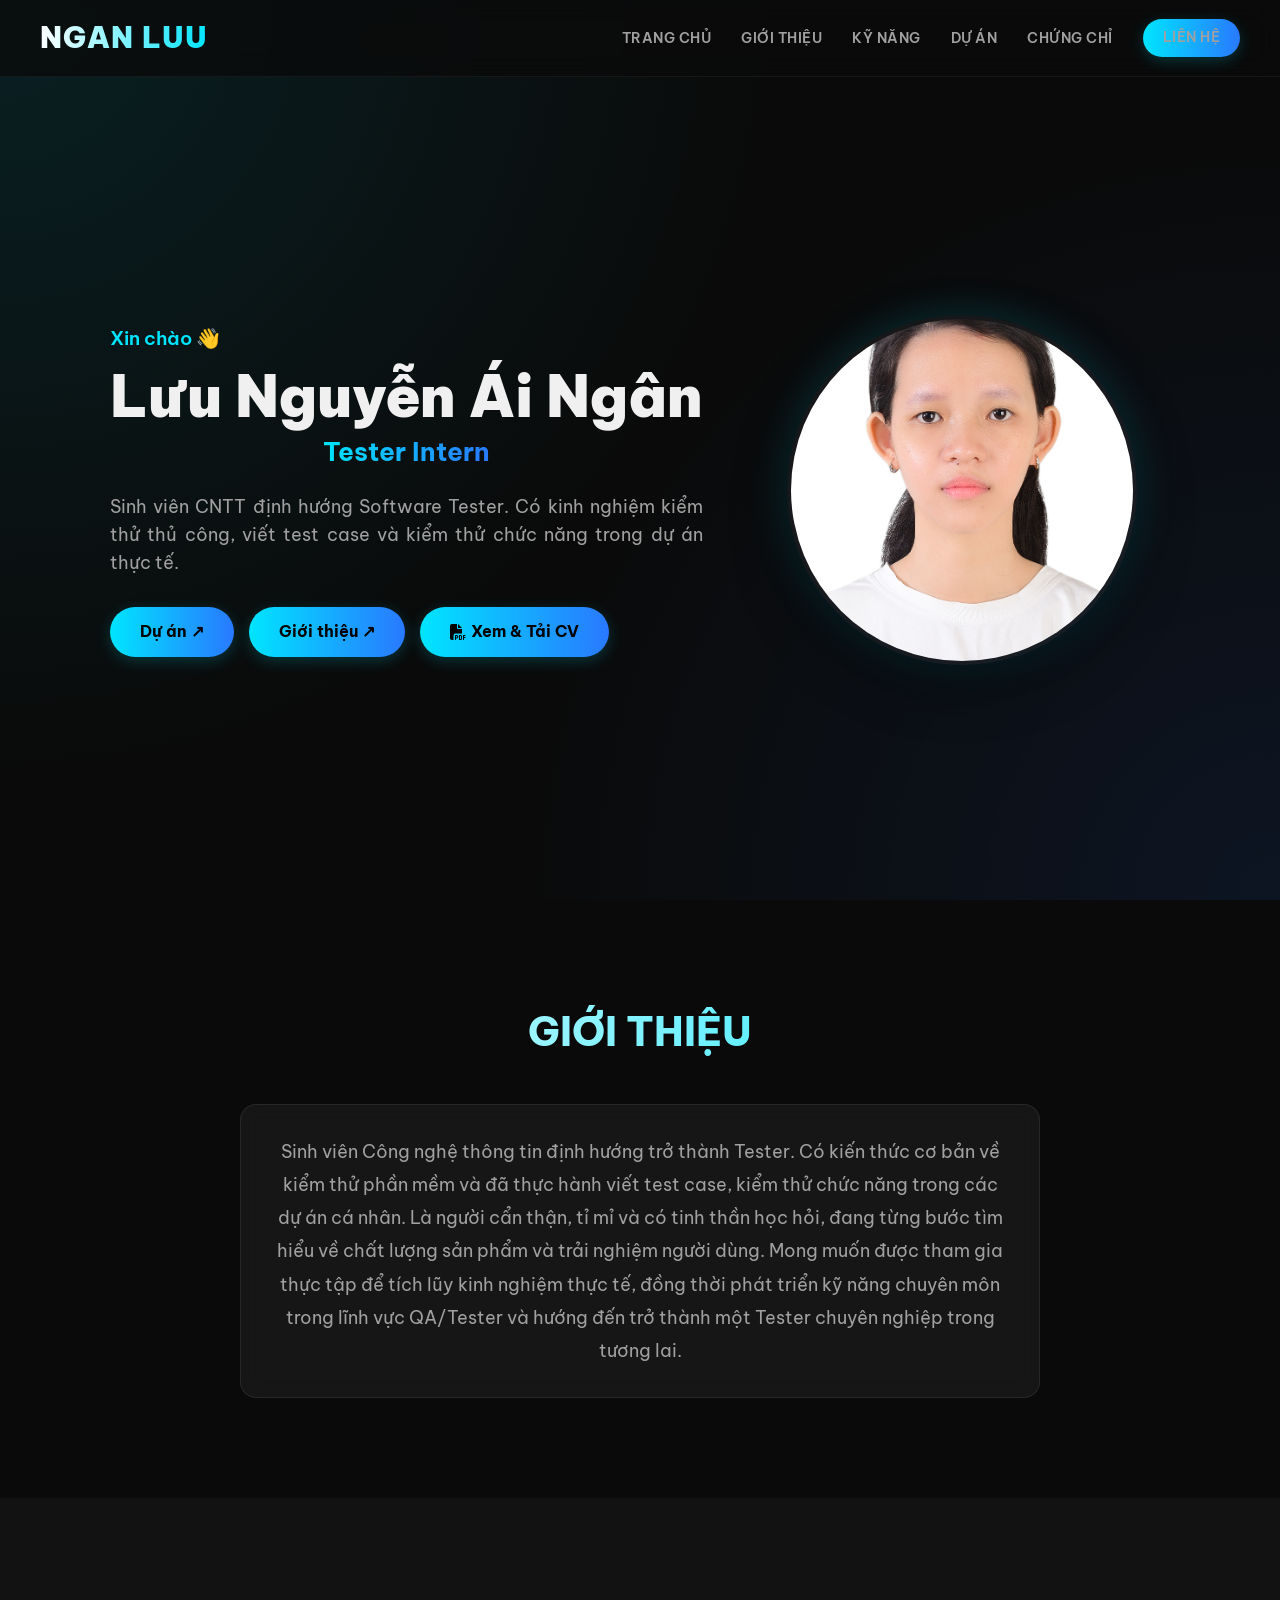
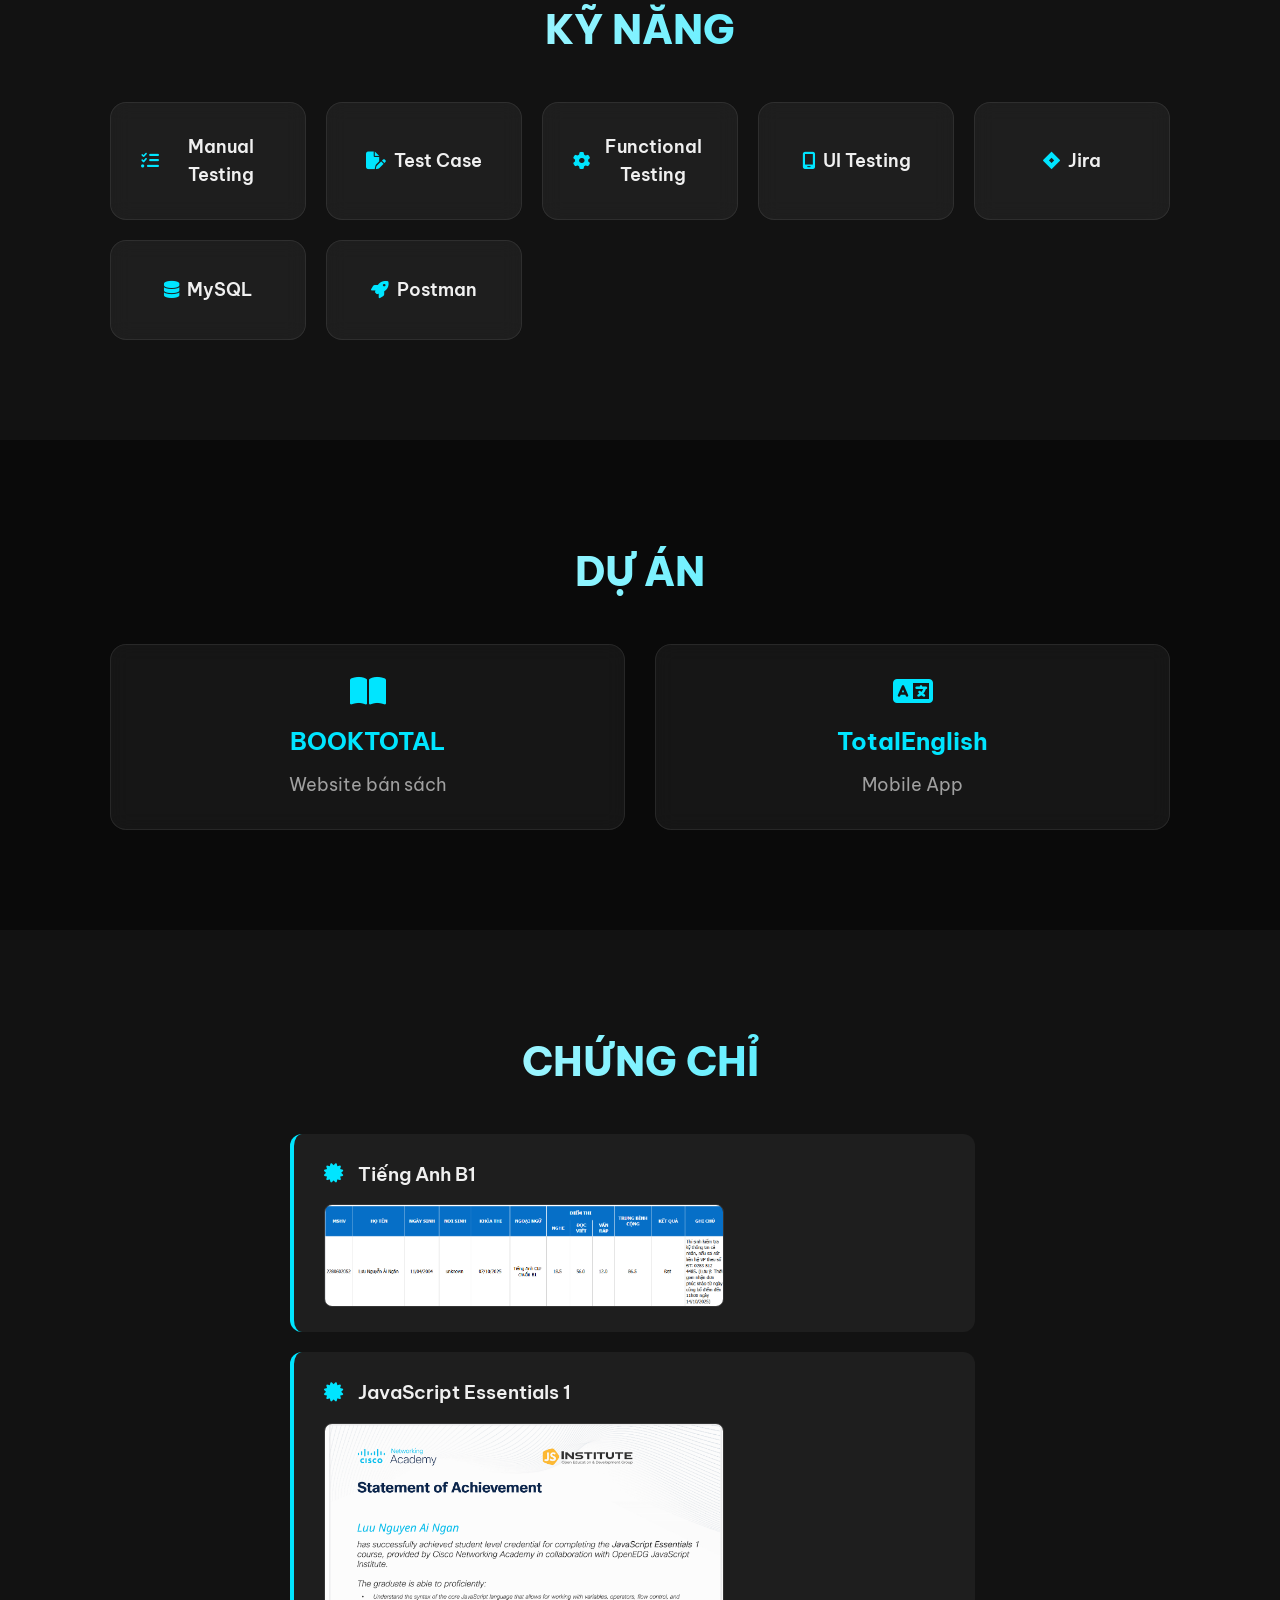
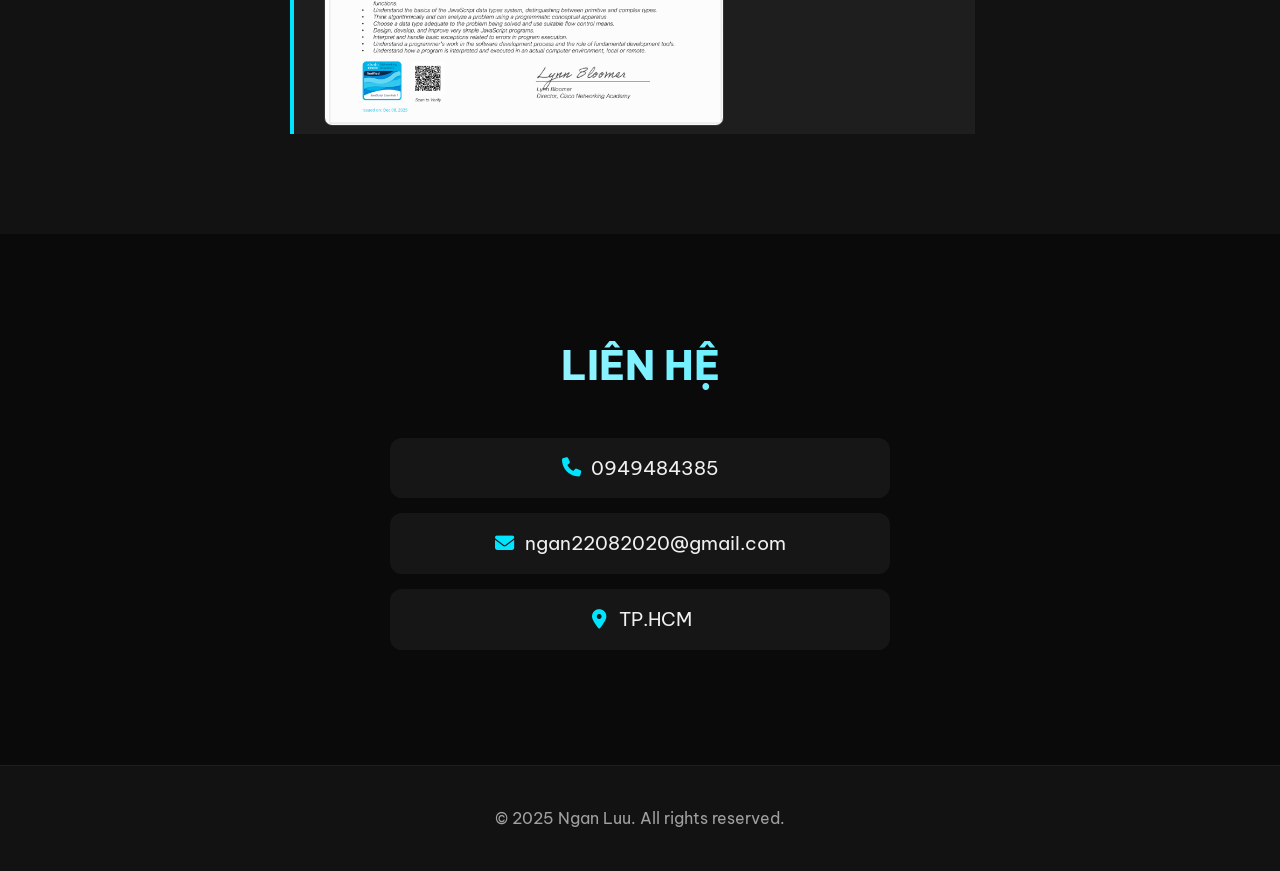
==== commit 9b77fd88: "update portfolio + CV" ====
--- a/index.html
+++ b/index.html
@@ -3,459 +3,188 @@
 <head>
     <meta charset="UTF-8">
     <meta name="viewport" content="width=device-width, initial-scale=1.0">
-    <title>Ngân Lưu | Portfolio Kỹ Sư Phần Mềm</title>
-    <!-- <link rel="stylesheet" href="blog.css"> -->
+    <title>Ngân Lưu | Tester Portfolio</title>
 
     <link rel="stylesheet" href="style.css">
     <link rel="stylesheet" href="https://cdnjs.cloudflare.com/ajax/libs/font-awesome/6.7.2/css/all.min.css">
-    <link href="https://fonts.googleapis.com/css2?family=Be+Vietnam+Pro:wght@300;400;700;900&family=Fira+Code&display=swap" rel="stylesheet"></head>
+    <link href="https://fonts.googleapis.com/css2?family=Be+Vietnam+Pro:wght@300;400;600;700;800;900&display=swap" rel="stylesheet">
+</head>
+
 <body>
 
 <!-- ================= NAVBAR ================= -->
 <nav class="navbar">
     <div class="logo">NGAN LUU</div>
     <ul class="nav-links">
-        <li><a href="#home" class="nav.home">TRANG CHỦ</a></li>
-        <!-- <a href="#about" class="btn btn-primary">About Me ↗</a> -->
-
-
-        <li><a href="#skills" data-i18n="nav.skills">KỸ NĂNG</a></li>
-        <li><a href="#projects" data-i18n="nav.projects">DỰ ÁN</a></li>
-        <li><a href="#blog" data-i18n="nav.blog">GÓC CHIA SẺ</a></li>
-        <li><a href="#certificates" data-i18n="nav.certificates">CHỨNG CHỈ</a></li>
-        <li><a href="#contact" class="btn-nav" data-i18n="nav.contact">LIÊN HỆ</a></li>
-
+        <li><a href="#home">TRANG CHỦ</a></li>
+        <li><a href="#about">GIỚI THIỆU</a></li>
+        <li><a href="#skills">KỸ NĂNG</a></li>
+        <li><a href="#projects">DỰ ÁN</a></li>
+        <li><a href="#certificates">CHỨNG CHỈ</a></li>
+        <li><a href="#contact" class="btn btn-primary" style="padding: 8px 20px; font-size: 0.85rem;">LIÊN HỆ</a></li>
     </ul>
 </nav>
 
-<!-- ================= HOME ================= -->
+<!-- ================= HERO ================= -->
 <section id="home" class="hero">
     <div class="container hero-container">
 
-        <!-- BÊN TRÁI: TEXT -->
         <div class="hero-content">
-            <span class="subtitle">Xin chào! Chào mừng đến với không gian của tôi</span>
+            <span class="subtitle">Xin chào 👋</span>
 
-            <h1>Lưu Nguyễn Ái Ngân <br><span class="accent-text">Ngành công nghệ thông tin</span></h1>
+            <div class="name-container">
+                <h1 class="main-name">Lưu Nguyễn Ái Ngân</h1>
+                <div class="accent-text">Tester Intern</div>
+            </div>
 
             <p class="description">
-                Sinh viên Kỹ thuật phần mềm tại HUTECH University
-            </p>
+                Sinh viên CNTT định hướng Software Tester. Có kinh nghiệm kiểm thử thủ công,
+                viết test case và kiểm thử chức năng trong dự án thực tế.
             </p>
 
-            <a href="#projects" class="btn btn-primary">Dự án tiêu biểu ↗</a>
-            <a href="#about" class="btn btn-secondary">Giới thiệu bản thân ↗</a>
-
+            <div class="hero-btns">
+                <a href="#projects" class="btn btn-primary">Dự án ↗</a>
+                <a href="#about" class="btn btn-primary">Giới thiệu ↗</a>
+                <a href="CV.html" target="_blank" class="btn btn-primary"><i class="fa-solid fa-file-pdf" style="margin-right: 5px;"></i> Xem & Tải CV</a>
+            </div>
         </div>
 
-        <!-- BÊN PHẢI: AVATAR + CODE -->
         <div class="hero-visual">
-            <img src="img/avatar.png" alt="Avatar" class="hero-avatar">
-
-            <div class="code-block-wrapper">
-<pre><code>
-const developer = {
-    name: "NGAN",
-    skills: ["JS", "React", "Node", "Flutter", "Git"],
-    solve: (p) => "Done!"
-};
-</code></pre>
-            </div>
+            <img src="img/avatar.png" class="hero-avatar" alt="Avatar">
         </div>
 
     </div>
 </section>
 
-<!-- ================= ABOUT ME ================= -->
-<section id="about" style="display:none;">
-    <div class="about-overlay">
-        <div class="about-container modern-layout">
-            <span class="about-close">&times;</span>
+<!-- ================= ABOUT ================= -->
+<section id="about" class="section">
+    <div class="container">
+        <h2 class="section-title">GIỚI THIỆU</h2>
 
-            <div class="about-left-col">
-                <div class="left-content-wrapper">
-                    <img src="img/avatar.png" alt="Avatar" class="profile-img">
-                    
-                    <div class="info-group education-sidebar">
-                        <h3 class="info-title">HỌC VẤN</h3>
-                        <div class="edu-item">
-                            <span class="year">2022 - Hiện tại</span>
-                            <strong>HUTECH University</strong>
-                            <p>Chuyên ngành:<br>Kỹ thuật phần mềm</p>
-                        </div>
-                    </div>
-                    
-                </div>
-            </div>
-
-            <div class="about-right-col">
-                <div class="about-header-row">
-                    <div class="name-block">
-                        <h2 class="name">LƯU NGUYỄN<br>ÁI NGÂN</h2>
-                        <p class="job-title">LẬP TRÌNH VIÊN PHẦN MỀM</p>
-                    </div>
-                    
-                    <div class="contact-mini">
-                        <div class="c-item"><i class="fas fa-phone"></i> (+84) 123 456 789</div>
-                        <div class="c-item"><i class="fas fa-envelope"></i> ngan22082020@gmail.com</div>
-                        <div class="c-item"><i class="fas fa-map-marker-alt"></i> TP.HCM, Việt Nam</div>
-                    </div>
-                </div>
-
-                <div class="vision-box">
-                    <p>
-                        Thay vì ngồi nghiền ngẫm lý thuyết suông, mình chọn cách <span>bắt tay vào làm</span> để biến những ý
-                         tưởng trong đầu thành sản phẩm thực tế. Với mình, một ứng dụng tốt là khi nó giải quyết được vấn đề và mang lại niềm vui cho người dùng.                    </p>
-                    <p>
-                        Và <strong>sự kiên trì</strong> là chìa khóa để vượt qua mọi dòng code lỗi.
-                         Mục tiêu của mình rất đơn giản: Không ngừng học hỏi để tạo ra những sản phẩm mà chính mình cũng cảm thấy tự hào.
-                  </p>
-                    </p>
-                </div>
-
-                <h3 class="info-title"><i class="fas fa-code"></i> KỸ NĂNG CỐT LÕI</h3>
-                <div class="skills-grid">
-                    <div class="skill-tag-item" style="--skill-color: #f7df1e;">
-                        <i class="fab fa-js"></i> <span>JavaScript</span>
-                    </div>
-                    <div class="skill-tag-item" style="--skill-color: #61dafb;">
-                        <i class="fab fa-react"></i> <span>ReactJS</span>
-                    </div>
-                    
-                    <div class="skill-tag-item" style="--skill-color: #68a063;">
-                        <i class="fab fa-node-js"></i> <span>NodeJS</span>
-                    </div>
-                    
-                    <div class="skill-tag-item" style="--skill-color: #02569b;">
-                        <i class="fas fa-mobile-alt"></i> <span>Flutter</span>
-                    </div>
-
-                    <div class="skill-tag-item" style="--skill-color: #f05032;">
-                        <i class="fab fa-git-alt"></i> <span>Git / GitHub</span>
-                    </div>
-                    <div class="skill-tag-item" style="--skill-color: #ffca28;">
-                        <i class="fas fa-fire"></i> <span>Firebase</span>
-                    </div>
-                </div>
-                <div class="info-group" style="margin-top: 30px;">
-                <h3 class="info-title">CHỨNG CHỈ & GIẢI THƯỞNG</h3>
-                <div class="cert-mini-list">
-                    <div class="cert-mini-item">
-                        <i class="fas fa-certificate"></i>
-                        <div class="cert-info">
-                            <strong>Tiếng Anh (B1)</strong>
-                            <span>VSTEP - 2025</span>
-                        </div>
-                    </div>
-                    <div class="cert-mini-item">
-                        <i class="fas fa-award"></i>
-                        <div class="cert-info">
-                            <strong>JavaScript Essentials 1 & 2</strong>
-                            <span>Cisco Networking Academy</span>
-                        </div>
-                    </div>
-                    <div class="cert-mini-item">
-                        <i class="fas fa-shield-alt"></i>
-                        <div class="cert-info">
-                            <strong>Networking Basics</strong>
-                            <span>Cisco Networking Academy</span>
-                        </div>
-                    </div>
-                </div>
-            </div>
-            </div> 
-        </div> 
-    </div> 
+        <div class="about-content card">
+            <p>
+                Sinh viên Công nghệ thông tin định hướng trở thành Tester. Có kiến thức cơ bản về kiểm thử phần mềm và đã thực hành viết test case, kiểm thử chức năng trong các dự án cá nhân. Là người cẩn thận, tỉ mỉ và có tinh thần học hỏi, đang từng bước tìm hiểu về chất lượng sản phẩm và trải nghiệm người dùng. Mong muốn được tham gia thực tập để tích lũy kinh nghiệm thực tế, đồng thời phát triển kỹ năng chuyên môn trong lĩnh vực QA/Tester và hướng đến trở thành một Tester chuyên nghiệp trong tương lai.
+            </p>
+        </div>
+    </div>
 </section>
-
-
-
-
 
 <!-- ================= SKILLS ================= -->
 <section id="skills" class="section bg-dark">
     <div class="container">
-        <h2 class="section-title">KỸ NĂNG </h2>
+        <h2 class="section-title">KỸ NĂNG</h2>
 
-        <!-- Khung cuộn -->
-        <div class="skills-grid-wrapper">
-            <div class="skills-grid">
-                <div class="skill-card">
-                    <i class="fab fa-js"></i>
-                    <h3>JavaScript</h3>
-                </div>
-                <div class="skill-card">
-                    <i class="fab fa-react"></i>
-                    <h3>ReactJS</h3>
-                </div>
-                <div class="skill-card">
-                    <i class="fab fa-node-js"></i>
-                    <h3>NodeJS</h3>
-                </div>
-                <div class="skill-card">
-                    <i class="fa-brands fa-flutter"></i>
-                    <h3>Flutter</h3>
-                </div>
-                <div class="skill-card">
-                    <i class="fab fa-git-alt"></i>
-                    <h3>Git</h3>
-                </div>
-            </div>
+        <div class="skills-grid">
+            <div class="skill-card"><i class="fa-solid fa-list-check" style="margin-right: 8px; color: var(--accent);"></i> Manual Testing</div>
+            <div class="skill-card"><i class="fa-solid fa-file-pen" style="margin-right: 8px; color: var(--accent);"></i> Test Case</div>
+            <div class="skill-card"><i class="fa-solid fa-gear" style="margin-right: 8px; color: var(--accent);"></i> Functional Testing</div>
+            <div class="skill-card"><i class="fa-solid fa-mobile-screen" style="margin-right: 8px; color: var(--accent);"></i> UI Testing</div>
+            <div class="skill-card"><i class="fa-brands fa-jira" style="margin-right: 8px; color: var(--accent);"></i> Jira</div>
+            <div class="skill-card"><i class="fa-solid fa-database" style="margin-right: 8px; color: var(--accent);"></i> MySQL</div>
+            <div class="skill-card"><i class="fa-solid fa-rocket" style="margin-right: 8px; color: var(--accent);"></i> Postman</div>
         </div>
     </div>
 </section>
 
+<!-- ================= PROJECTS ================= -->
+<section id="projects" class="section">
+    <div class="container">
+        <h2 class="section-title">DỰ ÁN</h2>
 
-<!-- ================= PROJECTS ================= -->
- <section id="projects" class="section">
-    <div class="container">
-        <h2 class="section-title">DỰ ÁN TIÊU BIỂU</h2>
+        <div class="projects-grid">
 
-        <!-- Khung cuộn -->
-        <div class="projects-wrapper-scroll">
-            <div class="projects-wrapper">
-                
-                <div class="project-row">
-                    <div class="project-info">
-                        <span class="project-tag">Đồ án chuyên ngành</span>
-                        <h3>TotalEnglish App</h3>
-                        <p>Ứng dụng Android hỗ trợ học tiếng Anh cho học sinh tiểu học (lớp 1-5). 
-                            Tích hợp lộ trình học đơn giản, bài tập tương tác, luyện nghe và trò chơi.</p>            
-                        <ul class="tags">
-                            <li>Flutter</li>
-                            <li>Firebase</li>
-                            <li>Mobile App</li>
-                        </ul>
-                        <a href="https://github.com/NguyenHin/TotalEnglish/tree/develop/lib"
-                        class="btn-git" target="_blank" rel="noopener noreferrer">
-                            Link Git <i class="fa-brands fa-github"></i>
-                        </a>
-                       <a href="#" class="btn-detail" data-id="total-english">
-                            Xem chi tiết <i class="fa-solid fa-circle-info"></i>
-                        </a>
-                    </div>
-                    <div class="project-image-placeholder">
-                        <img src="img/totalenglish.png" alt="TotalEnglish App" class="project-image">
-                    </div>
-                </div>
-                
-
-               <div class="project-row reverse">
-                    <div class="project-info">
-                        <span class="project-tag">Lập trình web</span>
-                        <h3>NOVAShop</h3>
-                        <p>Nền tảng thương mại điện tử để duyệt, mua sắm và quản lý quần áo với tính năng thanh toán an toàn và theo dõi đơn hàng.</p>                      
-                        <ul class="tags">
-                            <li>JavaScript</li>
-                            <li>CSS</li>
-                            <li>HTML</li>
-                        </ul>
-                        
-                      <div class="project-links">
-                            <a href="https://github.com/ThienY04/NOVAShop.git" class="btn-git" target="_blank" rel="noopener noreferrer">
-                                Link Git <i class="fa-brands fa-github"></i>
-                            </a>
-
-                            <a href="#" class="btn-detail" data-id="nova-shop">
-                                Xem chi tiết <i class="fa-solid fa-circle-info"></i>
-                            </a>
-                        </div>
-                    </div>
-                    <div class="project-image-placeholder">
-                        <img src="img/NovaShop.png" alt="NOVAShop Project" class="project-image">
-                    </div>
-                </div>
-                <div class="project-row"> <div class="project-info">
-                    <span class="project-tag">Lập trình trên môi trường windows</span>
-                    <h3> HighLands Coffee</h3>
-                    <p>Hệ thống hỗ trợ quản lý quán cà phê từ việc gọi món tại bàn, theo dõi kho nguyên liệu đến xử lý thanh toán và báo cáo doanh thu theo ngày.</p>
-                    
-                    <ul class="tags">
-                        <li>C#</li>
-                        <li>.NET</li>
-                        <li>SQL Server</li>
-                        <li>Entity Framework</li>
-                    </ul>
-                    
-                    <div class="project-links">
-                        <a href="https://github.com/NguyenHin/QLCF2.git" class="btn-git" target="_blank" rel="noopener noreferrer">
-                            Link Git <i class="fa-brands fa-github"></i>
-                        </a>
-
-                        <a href="#" class="btn-detail" data-id="coffee-mgmt">
-                            Xem chi tiết <i class="fa-solid fa-circle-info"></i>
-                        </a>
-                    </div>
-                </div>
-                <div class="project-image-placeholder">
-                    <img src="img/coffee.png" alt="Coffee Management Project" class="project-image">
-                </div>
+            <!-- PROJECT 1 -->
+            <div class="project-card" onclick="openProject('book')">
+                <i class="fa-solid fa-book-open" style="font-size: 2rem; color: var(--accent); margin-bottom: 15px;"></i>
+                <h3>BOOKTOTAL</h3>
+                <p>Website bán sách</p>
             </div>
 
-    </div>
-</section>
+            <!-- PROJECT 2 -->
+            <div class="project-card" onclick="openProject('english')">
+                <i class="fa-solid fa-language" style="font-size: 2rem; color: var(--accent); margin-bottom: 15px;"></i>
+                <h3>TotalEnglish</h3>
+                <p>Mobile App</p>
+            </div>
 
-
-<!-- ================= BLOG ================= -->
-<section id="blog" class="section bg-dark">
-    <div class="container">
-        <h2 class="section-title">Blog & Bài Viết</h2>
-
-        <div class="blog-wrapper-scroll">
-            <div class="blog-grid skills-grid">
-                <!-- Blog cards sẽ được tạo tự động từ blog-data.js -->
-            </div>
         </div>
     </div>
 </section>
 
+<!-- ================= PROJECT MODAL ================= -->
+<div id="project-modal" class="modal">
+    <div class="modal-content">
+        <span class="close" onclick="closeProject()">&times;</span>
+        <div id="modal-body"></div>
+    </div>
+</div>
 
+<!-- ================= IMAGE VIEWER MODAL ================= -->
+<div id="image-viewer-modal" class="image-viewer-modal">
+    <span class="close-viewer" onclick="closeImageViewer()">&times;</span>
+    <img class="image-viewer-content" id="viewer-img">
+</div>
 
 <!-- ================= CERTIFICATES ================= -->
-<section id="certificates" class="section">
+<section id="certificates" class="section bg-dark">
     <div class="container">
         <h2 class="section-title">CHỨNG CHỈ</h2>
 
-        <!-- Wrapper scroll -->
-        <div class="certificate-grid-wrapper"> 
-            <div class="certificate-wrapper">
-
-                <!-- Certificate 1 -->
-                <a href="img/AV.png" target="_blank" class="certificate-card-link">
-                    <div class="certificate-card">
-                        <img src="img/AV.png" alt="English Certificate">
-                        <h3>Tiếng Anh (B1)</h3>
+        <div class="cert-container">
+            <ul class="cert-list">
+                <li>
+                    <div class="cert-header">
+                        <i class="fa-solid fa-certificate" style="color: var(--accent); margin-right: 15px; font-size: 1.2rem;"></i> Tiếng Anh B1
                     </div>
-                </a>
-
-                <!-- Certificate 2 -->
-                <a href="img/KN.png" target="_blank" class="certificate-card-link">
-                    <div class="certificate-card">
-                        <img src="img/KN.png" alt="Communication Skills">
-                        <h3>Kỹ năng giao tiếp</h3>
+                    <img src="img/enng.png" alt="Tiếng Anh B1" class="cert-img" onclick="openImageViewer(this.src)">
+                </li>
+                <li>
+                    <div class="cert-header">
+                        <i class="fa-solid fa-certificate" style="color: var(--accent); margin-right: 15px; font-size: 1.2rem;"></i> JavaScript Essentials 1
                     </div>
-                </a>
-
-                <!-- Certificate 3 -->
-                <a href="img/NetworkingBasics.png" target="_blank" class="certificate-card-link">
-                    <div class="certificate-card">
-                        <img src="img/NetworkingBasics.png" alt="Networking Basics">
-                        <h3>Networking Basics</h3>
+                    <img src="img/java1.png" alt="JavaScript Essentials 1" class="cert-img" onclick="openImageViewer(this.src)">
+                </li>
+                <li>
+                    <div class="cert-header">
+                        <i class="fa-solid fa-certificate" style="color: var(--accent); margin-right: 15px; font-size: 1.2rem;"></i> JavaScript Essentials 2
                     </div>
-                </a>
-
-                <!-- Certificate 4 -->
-                <a href="img/JavaScriptEssentials1.png" target="_blank" class="certificate-card-link">
-                    <div class="certificate-card">
-                        <img src="img/JavaScriptEssentials1.png" alt="JavaScript Essentials 1">
-                        <h3>JavaScript Essentials 1</h3>
+                    <img src="img/java2.png" alt="JavaScript Essentials 2" class="cert-img" onclick="openImageViewer(this.src)">
+                </li>
+                <li>
+                    <div class="cert-header">
+                        <i class="fa-solid fa-certificate" style="color: var(--accent); margin-right: 15px; font-size: 1.2rem;"></i> Networking Basics
                     </div>
-                </a>
-
-                <!-- Certificate 5 -->
-                <a href="img/JavaScriptEssentials2.png" target="_blank" class="certificate-card-link">
-                    <div class="certificate-card">
-                        <img src="img/JavaScriptEssentials2.png" alt="JavaScript Essentials 2">
-                        <h3>JavaScript Essentials 2</h3>
+                    <img src="img/net.png" alt="Networking Basics" class="cert-img" onclick="openImageViewer(this.src)">
+                </li>
+                <li>
+                    <div class="cert-header">
+                        <i class="fa-solid fa-certificate" style="color: var(--accent); margin-right: 15px; font-size: 1.2rem;"></i> Kỹ năng Giao tiếp và Làm việc nhóm
                     </div>
-                </a>
-
-            </div>
+                    <img src="img/kynangnoi.png" alt="Kỹ năng Giao tiếp" class="cert-img" onclick="openImageViewer(this.src)">
+                </li>
+            </ul>
         </div>
     </div>
 </section>
 
+<!-- ================= CONTACT ================= -->
+<section id="contact" class="section">
+    <div class="container">
+        <h2 class="section-title">LIÊN HỆ</h2>
 
-
-   <!-- ================= CONTACT INFO =================-->
-<section id="contact" class="section contact-section">
-    <div class="container">
-        <h2 class="section-title">Thông tin liên hệ</h2>
-        <div class="contact-info-grid">
-            <div class="contact-card">
-                <h3>SĐT</h3>
-                <p>+84 123 456 789</p>
-            </div>
-            <div class="contact-card">
-                <h3>Email</h3>
-                <p>ngan22082020@gmail.com</p>
-            </div>
-            <div class="contact-card">
-                <h3>Địa chỉ</h3>
-                <p>TP. Hồ Chí Minh, Việt Nam</p>
-            </div>
+        <div class="contact-info">
+            <p><i class="fa-solid fa-phone" style="color: var(--accent); width: 20px;"></i> 0949484385</p>
+            <p><i class="fa-solid fa-envelope" style="color: var(--accent); width: 20px;"></i> ngan22082020@gmail.com</p>
+            <p><i class="fa-solid fa-location-dot" style="color: var(--accent); width: 20px;"></i> TP.HCM</p>
         </div>
     </div>
 </section>
 
-
 <!-- ================= FOOTER ================= -->
 <footer class="footer">
-    <div class="container">
-        <h2>Kết nối để cùng phát triển</h2>
-        <p>&copy; 2025 Ngan Luu. All Rights Reserved.</p>
-    </div>
-    
+    <p>© 2025 Ngan Luu. All rights reserved.</p>
 </footer>
-<div id="feynman-modal">
-    <div class="feynman-box">
-        <!-- Nút đóng luôn ở trên -->
-        <span class="close-btn">&times;</span>
 
-        <!-- Nội dung scroll riêng -->
-        <div class="feynman-content">
-            <h2 id="fm-title"></h2>
-
-            <div class="fm-block">
-                <h4>Ý tưởng cốt lõi</h4>
-                <p id="fm-core"></p>
-            </div>
-
-            <div class="fm-block">
-                <h4>Giải thích đơn giản</h4>
-                <p id="fm-simple"></p>
-            </div>
-
-            <div class="fm-block">
-                <h4>Ví dụ thực tế</h4>
-                <p id="fm-example"></p>
-            </div>
-
-            <div class="fm-block highlight">
-                <strong id="fm-summary"></strong>
-            </div>
-        </div>
-    </div>
-</div>
-
-<div class="blog-grid"></div>
-<!-- ================= CHI TIET PROJECTS ================= -->
-<section id="project-modal" class="about-overlay" style="display:none;">
-    <div class="about-container modern-layout">
-        <span class="project-modal-close">&times;</span>
-        
-        <div class="about-right-col" style="width: 100%; padding: 40px;">
-            <div class="name-block" style="text-align: center; margin-bottom: 40px;">
-                <h2 id="pm-title" class="name">TÊN DỰ ÁN</h2>
-                <p id="pm-tag" class="job-title">MÔ TẢ NGẮN GỌN</p>
-            </div>
-
-            <div class="project-features-grid">
-                <div id="features-container" class="features-grid"></div>
-            </div>
-            
-            <div style="text-align: center; margin-top: 40px;">
-                <a href="" id="pm-link" target="_blank" class="btn-git">Xem trên GitHub <i class="fab fa-github"></i></a>
-            </div>
-        </div>
-    </div>
-</section>
-<script src="blog/blog-data.js"></script>
-<script src="blog/blog-loader.js"></script>
 <script src="script.js"></script>
-
-
 </body>
-
-
-</html>
+</html>
--- a/style.css
+++ b/style.css
@@ -1,2002 +1,692 @@
-/* ================= VARIABLES ================= */
+/* ================= ROOT ================= */
 :root {
-    --bg-main: #040b1c;
-    --bg-secondary: #0d1835;
-    --bg-glass: rgba(13, 24, 53, 0.7);
-    --text-main: #e6f1ff;
-    --text-dim: #8a9ab8;
-     --text-secondary: #b6c2e2;
-    --accent-color: #00f2ff;
-    --accent-glow: rgba(0, 242, 255, 0.4);
-    --accent-cyan: #06b6d4;
-
-    --font-main: 'Be Vietnam Pro', sans-serif;  
-    --font-code: 'Fira Code', monospace;
-    --section-spacing: 140px;
-    --radius-lg: 20px;
-}
-
-* { margin: 0; padding: 0; box-sizing: border-box; }
-html { scroll-behavior: smooth; }
+    --bg-main: #0a0a0a;
+    --bg-secondary: #121212;
+    --bg-card: rgba(255, 255, 255, 0.05);
+
+    --text-main: #f0f0f0;
+    --text-dim: #a0a0a0;
+
+    --accent: #00e5ff;
+    --accent-2: #2979ff;
+    --accent-glow: rgba(0, 229, 255, 0.5);
+
+    --radius: 16px;
+    --space: 100px;
+
+    --font-main: 'Be Vietnam Pro', sans-serif;
+}
+
+/* ================= RESET ================= */
+* {
+    margin: 0;
+    padding: 0;
+    box-sizing: border-box;
+}
+
+html {
+    scroll-behavior: smooth;
+}
 
 body {
+    font-family: var(--font-main);
     background: var(--bg-main);
-    background-image:
-        radial-gradient(circle at 10% 20%, rgba(0,242,255,.05), transparent 50%),
-        radial-gradient(circle at 90% 80%, rgba(41,98,255,.08), transparent 50%);
     color: var(--text-main);
-    font-family: var(--font-main);
-    line-height: 1.7;
+    line-height: 1.6;
     overflow-x: hidden;
 }
 
+/* ================= LAYOUT ================= */
 .container {
-    max-width: 1200px;
+    max-width: 1100px;
     margin: auto;
-    padding: 0 30px;
+    padding: 0 20px;
+}
+
+.section {
+    padding: var(--space) 0;
+}
+
+.section-title {
+    font-size: 2.5rem;
+    font-weight: 800;
+    margin-bottom: 40px;
+    text-align: center;
+    background: linear-gradient(to right, #fff, var(--accent));
+    -webkit-background-clip: text;
+    -webkit-text-fill-color: transparent;
 }
 
 /* ================= NAVBAR ================= */
 .navbar {
     position: fixed;
-    inset: 0 0 auto 0;
-    padding: 20px 50px;
+    top: 0;
+    width: 100%;
+    padding: 15px 40px;
     display: flex;
     justify-content: space-between;
     align-items: center;
-    background: rgba(4,11,28,.8);
-    backdrop-filter: blur(20px);
-    border-bottom: 1px solid rgba(255,255,255,.05);
+    background: rgba(10, 10, 10, 0.8);
+    backdrop-filter: blur(12px);
+    border-bottom: 1px solid rgba(255, 255, 255, 0.05);
     z-index: 1000;
 }
 
 .logo {
     font-size: 1.8rem;
     font-weight: 900;
-    text-transform: uppercase;
-    background: linear-gradient(to right, var(--text-main), var(--accent-color));
+    letter-spacing: 1px;
+    background: linear-gradient(to right, #ffffff, var(--accent));
     -webkit-background-clip: text;
     -webkit-text-fill-color: transparent;
 }
 
 .nav-links {
+    display: flex;
+    gap: 30px;
     list-style: none;
-    display: flex;
-    gap: 40px;
     align-items: center;
 }
 
 .nav-links a {
+    text-decoration: none;
+    font-size: 0.9rem;
+    font-weight: 600;
     color: var(--text-dim);
+    transition: 0.3s ease;
+    text-transform: uppercase;
+    letter-spacing: 0.5px;
+}
+
+.nav-links a:hover {
+    color: var(--accent);
+}
+
+/* ================= BUTTON ================= */
+.btn {
+    padding: 12px 30px;
+    border-radius: 50px;
+    font-weight: 700;
     text-decoration: none;
-    font-size: .85rem;
-    text-transform: uppercase;
-    font-weight: 600;
-    letter-spacing: 1px;
-    position: relative;
-    transition: .3s;
-}
-
-.nav-links a::after {
-    content: '';
-    position: absolute;
-    left: 0;
-    bottom: -6px;
-    width: 0;
-    height: 2px;
-    background: var(--accent-color);
-    box-shadow: 0 0 10px var(--accent-color);
-    transition: .3s;
-}
-
-.nav-links a:hover {
-    color: var(--accent-color);
-}
-.nav-links a:hover::after { width: 100%; }
-
-.btn-nav {
-    border: 2px solid var(--accent-color);
-    padding: 10px 25px;
-    border-radius: 50px;
-    color: var(--accent-color) !important;
-    font-weight: 700;
-}
-.btn-nav:hover {
-    background: var(--accent-color);
-    color: var(--bg-main) !important;
-    box-shadow: 0 0 30px var(--accent-glow);
-}
-
-/* ================= HERO – CREATIVE CENTERED ================= */
-
+    display: inline-flex;
+    align-items: center;
+    justify-content: center;
+    transition: 0.3s ease;
+    cursor: pointer;
+    font-size: 1rem;
+}
+
+.btn-primary {
+    background: linear-gradient(90deg, var(--accent), var(--accent-2));
+    color: #000;
+    border: none;
+    box-shadow: 0 4px 15px rgba(0, 229, 255, 0.2);
+}
+
+.btn-secondary {
+    border: 2px solid var(--accent);
+    color: var(--accent);
+    background: transparent;
+}
+
+.btn:hover {
+    transform: translateY(-3px);
+    box-shadow: 0 8px 20px var(--accent-glow);
+}
+
+/* ================= HERO ================= */
 .hero {
     min-height: 100vh;
     display: flex;
     align-items: center;
     justify-content: center;
-    padding-top: 120px;
-    background:
-        radial-gradient(circle at top, #0a2540 0%, #020617 60%);
-    position: relative;
-    overflow: hidden;
-}
-
-/* blurred shapes */
-.hero::before,
-.hero::after {
-    content: '';
-    position: absolute;
-    width: 420px;
-    height: 420px;
-    border-radius: 50%;
-    filter: blur(120px);
-    opacity: .35;
-    z-index: 0;
-}
-
-.hero::before {
-    background: #00f2ff;
-    top: -120px;
-    left: -120px;
-}
-
-.hero::after {
-    background: #2962ff;
-    bottom: -120px;
-    right: -120px;
-}
-
-/* CONTAINER */
+    padding-top: 80px;
+    background: radial-gradient(circle at top left, rgba(0, 229, 255, 0.1), transparent 50%),
+                radial-gradient(circle at bottom right, rgba(41, 121, 255, 0.1), transparent 50%);
+}
+
 .hero-container {
     display: grid;
-    /* Chỉnh lại tỷ lệ cho đều hơn, ví dụ 1:1 */
-    grid-template-columns: 1fr 1fr; 
-    align-items: center; 
-    gap: 40px;           
-    position: relative;
-    z-index: 2;
-}
+    grid-template-columns: 1fr 1fr;
+    gap: 50px;
+    align-items: center;
+}
+
 .hero-content {
-    text-align: left;
-}
-
-
-/* SUBTITLE */
+    animation: fadeInLeft 1s ease-out;
+}
+
 .subtitle {
-    display: inline-flex;
-    align-items: center;
-    margin-bottom: 14px;          /* 👈 tạo khoảng cách với h1 */
-
-    background: rgba(0,242,255,.12);
-    padding: 8px 20px;            /* 👈 gọn hơn */
-    border-radius: 999px;
-
-    font-size: 0.75rem;
-    letter-spacing: 2px;
-    color: var(--accent-color);
-    font-family: var(--font-code);
-}
-
-/* TITLE */
-.hero-content h1 {
-    margin-bottom: 18px;
-    font-size: clamp(2.5rem, 6vw, 4rem);
+    font-size: 1.2rem;
+    color: var(--accent);
+    font-weight: 600;
+    display: block;
+    margin-bottom: 10px;
+}
+
+.name-container {
+    margin-bottom: 20px;
+    display: flex;
+    flex-direction: column;
+    align-items: flex-start;
+}
+
+.main-name {
+    font-size: clamp(2.5rem, 4.5vw, 4rem);
     font-weight: 900;
-    line-height: 1.05;
-    text-transform: uppercase;
-}
-
-/* PORTFOLIO (NHỎ HƠN TÊN) */
-.hero-content .accent-text {
+    line-height: 1.1;
+    display: inline-block;
+    white-space: nowrap;
+}
+
+.accent-text {
     display: block;
-    margin-top: 6px;
-    font-size: 0.55em;            /* 👈 nhỏ hơn rõ ràng */
-    letter-spacing: 2px;
-    line-height: 1.4;           /* Tăng khoảng cách dòng để không bị mất dấu */
-    padding-bottom: 5px;        /* Tạo không gian phía dưới để không bị cắt chữ */
-    overflow: visible;
-
-    background: linear-gradient(90deg, #00f2ff, #2962ff);
+    font-size: clamp(1.2rem, 2vw, 1.8rem);
+    font-weight: 700;
+    margin-top: 5px;
+    background: linear-gradient(90deg, var(--accent), var(--accent-2));
     -webkit-background-clip: text;
     -webkit-text-fill-color: transparent;
-}
-
-/* DESCRIPTION */
-.hero .description {
-    max-width: 620px;
-    font-size: 1.05rem;
+    text-align: center;
+    width: fit-content;
+    align-self: center; /* Canh giữa so với tên */
+}
+
+/* Căn chỉnh lại đoạn mô tả bên dưới */
+.description {
+    font-size: 1.1rem;
+    margin: 20px 0 30px;
     color: var(--text-dim);
-    margin: 20px auto 40px;
-}
-
-/* BUTTON */
-/* Tìm và thay thế đoạn liên quan đến button cũ */
-.btn-primary, .btn-secondary {
-    display: inline-flex;
-    align-items: center;
+    max-width: 100%; /* Bỏ giới hạn chiều rộng để trải đều ra */
+    text-align: justify; /* Căn đều 2 bên (Justify) cho đẹp */
+}
+
+.hero-btns {
+    display: flex;
+    gap: 15px;
+    flex-wrap: wrap;
+}
+
+/* ================= AVATAR ================= */
+.hero-visual {
+    display: flex;
     justify-content: center;
-    
-    /* Giảm padding chiều ngang từ 60px xuống khoảng 30-35px */
-    padding: 16px 32px; 
-    
-    border-radius: 999px;
-    font-weight: 700; /* 900 hơi dày, 700 sẽ thanh thoát hơn cho tiếng Việt */
-    letter-spacing: 0.5px;
-    text-transform: uppercase;
-    transition: .4s;
-    text-decoration: none;
-    font-size: 0.9rem; /* Đảm bảo cỡ chữ vừa phải */
-    white-space: nowrap; /* Giữ chữ trên một dòng */
-}
-
-.btn-primary {
-    background: linear-gradient(90deg, #00f2ff, #2962ff);
-    color: #020617;
-    box-shadow: 0 15px 35px rgba(0,242,255,.25);
-}
-
-.btn-secondary {
-    /* Thay đổi cách dùng margin để linh hoạt hơn */
-    background: rgba(255, 255, 255, 0.05);
-    color: var(--text-main);
-    border: 1px solid var(--accent-color);
-    margin-left: 0; /* Xóa margin-left cũ */
-}
-.btn-secondary {
-    background: linear-gradient(90deg, #00f2ff, #2962ff);
-    color: #020617;
-    box-shadow: 0 15px 35px rgba(0,242,255,.25);
-}
-
-/* Hiệu ứng hover */
-.btn-primary:hover, .btn-secondary:hover {
-    transform: translateY(-4px);
-    box-shadow: 0 20px 40px rgba(0,242,255,.4);
-}
-
-/* CODE BACKGROUND */
-.hero-visual {
-    position: relative;     
-    display: flex;
-    align-items: center;     
-    justify-content: center;
-    z-index: 2;
-}
-
-
-.code-block-wrapper {
-    position: absolute;   
-    bottom: -50px;        
-    right: -30px;         
-    z-index: -1;         
-    
-    /* Các thuộc tính cũ giữ nguyên */
-    max-width: 520px;
-    opacity: 0.15;
-    filter: blur(1px);
-    transform: rotate(-2deg); 
-    pointer-events: none;
-    
-    /* Style nền cũ giữ nguyên */
-    background: linear-gradient(135deg, rgba(20,30,60,.6), rgba(10,20,40,.8));
-    backdrop-filter: blur(20px);
-    padding: 40px;
-    border-radius: 20px;
-    border: 1px solid rgba(255,255,255,.08);
-}
-
-
-/* RESPONSIVE */
-@media (max-width: 768px) {
-    .hero-content h1 {
-        font-size: clamp(3rem, 10vw, 4.5rem);
-    }
-
-    .hero-content .accent-text {
-        font-size: 4.5rem;
-    }
-}
-/* ================= HERO AVATAR ================= */
+    animation: fadeInRight 1s ease-out;
+}
 
 .hero-avatar {
-    width: 400px;   /* 👈 TO HƠN */
-    height: 400px;
+    width: 350px;
+    height: 350px;
     border-radius: 50%;
     object-fit: cover;
-    margin-bottom: 10px;
-    border: 4px solid rgba(255,255,255,.15);
-    box-shadow:
-        0 0 0 10px rgba(0,242,255,.18),
-        0 35px 90px rgba(0,0,0,.7);
-}
-
+    border: 4px solid var(--bg-card);
+    box-shadow: 0 20px 50px rgba(0,0,0,0.5), 0 0 40px rgba(0, 229, 255, 0.2);
+    transition: 0.5s ease;
+}
 
 .hero-avatar:hover {
-    transform: scale(1.06);
-    box-shadow:
-        0 0 0 10px rgba(0,242,255,.25),
-        0 40px 90px rgba(0,0,0,.8);
-}
-
-/* Mobile */
-@media (max-width: 768px) {
-    .hero-avatar {
-        width: 110px;
-        height: 110px;
-    }
-}
-
-
-/* ================= CODE BLOCK ================= */
-.code-block-wrapper {
-    background: linear-gradient(135deg, rgba(20,30,60,.6), rgba(10,20,40,.8));
-    backdrop-filter: blur(20px);
-    padding: 40px;
-    border-radius: 20px;
-    border: 1px solid rgba(255,255,255,.08);
-}
-
-pre {
-    font-family: var(--font-code);
-    color: #b0c4de;
-    font-size: .95rem;
-}
-
-/* ================= COMMON ================= */
-.section {
-    padding: var(--section-spacing) 0;
-}
-
-.section-title {
-    font-size: 2.5rem;
-    text-transform: uppercase;
-    margin-bottom: 70px;
-    display: flex;
-    align-items: center;
+    transform: scale(1.03) rotate(2deg);
+    box-shadow: 0 20px 50px rgba(0,0,0,0.5), 0 0 60px rgba(0, 229, 255, 0.4);
+}
+
+/* ================= ABOUT ================= */
+.about-content {
+    text-align: center;
+    max-width: 800px;
+    margin: 0 auto;
+    font-size: 1.15rem;
+    color: var(--text-dim);
+    line-height: 1.8;
+}
+
+.about-content p {
+    margin-bottom: 0;
+}
+
+/* ================= CARD BASE ================= */
+.card,
+.skill-card,
+.project-card {
+    background: var(--bg-card);
+    border: 1px solid rgba(255,255,255,0.08);
+    border-radius: var(--radius);
+    padding: 30px;
+    transition: 0.3s ease;
+    backdrop-filter: blur(10px);
+}
+
+.card:hover,
+.skill-card:hover,
+.project-card:hover {
+    transform: translateY(-8px);
+    border-color: var(--accent);
+    box-shadow: 0 10px 30px rgba(0,0,0,0.5);
+}
+
+/* ================= SKILLS ================= */
+.bg-dark {
+    background: var(--bg-secondary);
+}
+
+.skills-grid {
+    display: grid;
+    grid-template-columns: repeat(auto-fit, minmax(180px, 1fr));
     gap: 20px;
-}
-
-.section-title::after {
-    content: '';
-    height: 2px;
-    flex: 1;
-    background: linear-gradient(to right, var(--accent-color), transparent);
-    opacity: .3;
-}
-
-/* ================= ABOUT ME MODAL (FINAL SCROLLABLE CSS) ================= */
-
-/* 1. Ẩn mặc định & Overlay */
-#about {
-    display: none; 
-}
-/* Container bọc nội dung cột trái */
-.left-content-wrapper {
-    display: flex;
-    flex-direction: column;
-    align-items: center;
-    width: 100%;
-    gap: 30px; /* Khoảng cách giữa ảnh và học vấn */
-}
-/* Container cho danh sách chứng chỉ mini */
-.cert-mini-list {
-    display: flex;
-    flex-direction: column;
-    gap: 15px;
-    margin-top: 15px;
-}
-
-/* Từng dòng chứng chỉ */
-.cert-mini-item {
-    display: flex;
-    align-items: center;
-    gap: 15px;
-    padding: 12px 15px;
-    background: rgba(255, 255, 255, 0.03);
-    border-radius: 12px;
-    border: 1px solid rgba(255, 255, 255, 0.05);
-    transition: 0.3s ease;
-}
-
-.cert-mini-item:hover {
-    background: rgba(0, 242, 255, 0.05);
-    border-color: rgba(0, 242, 255, 0.3);
-    transform: translateX(10px);
-}
-/* --- LÀM ĐẸP TIÊU ĐỀ KHỐI --- */
-.info-title {
-    font-size: 0.85rem !important;
-    letter-spacing: 2px;
-    color: var(--accent-color) !important;
-    display: flex;
-    align-items: center;
-    gap: 10px;
-    margin-bottom: 20px !important;
-    border: none !important; /* Bỏ border cũ */
-}
-
-.info-title i {
-    font-size: 1rem;
-}
-
-/* --- LÀM ĐẸP THẺ HỌC VẤN --- */
-.edu-card-modern {
-    position: relative;
-    background: rgba(255, 255, 255, 0.03);
-    border: 1px solid rgba(255, 255, 255, 0.05);
-    padding: 20px;
-    border-radius: 15px;
-    display: flex;
-    gap: 15px;
-    transition: 0.3s;
-}
-
-.edu-card-modern:hover {
-    background: rgba(255, 255, 255, 0.06);
-    border-color: rgba(0, 242, 255, 0.2);
-}
-
-.edu-line {
-    width: 3px;
-    background: linear-gradient(to bottom, var(--accent-color), transparent);
-    border-radius: 10px;
-}
-
-.year-tag {
-    font-family: var(--font-code);
-    font-size: 0.75rem;
-    color: var(--accent-color);
-    background: rgba(0, 242, 255, 0.1);
-    padding: 2px 10px;
-    border-radius: 5px;
-    display: inline-block;
-    margin-bottom: 8px;
-}
-
-.edu-content strong {
-    display: block;
-    font-size: 1rem;
-    color: #fff;
-    margin-bottom: 5px;
-}
-
-.edu-content p {
-    font-size: 0.85rem !important;
-    color: var(--text-dim) !important;
-    margin: 0 !important;
-}
-
-.edu-status {
-    margin-top: 10px;
-    font-size: 0.75rem;
-    color: #27c93f;
-    display: flex;
-    align-items: center;
-    gap: 6px;
-}
-
-.edu-status .dot {
-    width: 6px;
-    height: 6px;
-    background: #27c93f;
-    border-radius: 50%;
-    box-shadow: 0 0 10px #27c93f;
-    animation: blink 1.5s infinite;
-}
-
-/* --- LÀM ĐẸP BADGE KỸ NĂNG --- */
-.skills-tag-container {
-    display: flex;
-    flex-wrap: wrap;
-    gap: 10px;
-}
-
-.skill-badge {
-    background: rgba(255, 255, 255, 0.05);
-    border: 1px solid rgba(255, 255, 255, 0.1);
-    color: var(--text-secondary);
-    padding: 8px 16px;
-    border-radius: 10px;
-    font-size: 0.85rem;
-    display: flex;
-    align-items: center;
-    gap: 8px;
-    transition: 0.3s all ease;
-    cursor: default;
-}
-
-.skill-badge i {
-    font-size: 1rem;
-    color: var(--accent-color);
-}
-
-.skill-badge:hover {
-    background: rgba(0, 242, 255, 0.1);
-    border-color: var(--accent-color);
-    color: #fff;
-    transform: translateY(-3px);
-    box-shadow: 0 5px 15px rgba(0, 242, 255, 0.1);
-}
-
-/* Hiệu ứng nhấp nháy cho trạng thái */
-@keyframes blink {
-    0% { opacity: 1; }
-    50% { opacity: 0.4; }
-    100% { opacity: 1; }
-}
-/* Icon của chứng chỉ */
-.cert-mini-item i {
-    font-size: 1.2rem;
-    color: var(--accent-color);
-    width: 25px;
     text-align: center;
 }
 
-/* Nội dung chữ trong chứng chỉ */
-.cert-info {
-    display: flex;
-    flex-direction: column;
-}
-
-.cert-info strong {
-    font-size: 0.95rem;
-    color: var(--text-main);
-}
-
-.cert-info span {
-    font-size: 0.8rem;
-    color: var(--text-dim);
-}
-
-/* Style cho phần học vấn nằm dưới ảnh */
-.education-sidebar {
-    width: 100%;
-    padding: 0 20px;
-    text-align: left;
-}
-
-.education-sidebar .info-title {
-    font-size: 0.9rem;
-    margin-bottom: 10px;
-    border-left: 3px solid var(--accent-color);
-}
-
-/* Biến danh sách kỹ năng thành dạng Tag cho hiện đại */
-.skills-tags-container {
-    display: flex;
-    flex-wrap: wrap;
-    gap: 10px;
-    margin-top: 15px;
-}
-
-.skill-tag {
-    background: rgba(0, 242, 255, 0.1);
-    border: 1px solid rgba(0, 242, 255, 0.3);
-    color: var(--accent-color);
-    padding: 6px 15px;
-    border-radius: 50px;
-    font-size: 0.85rem;
-    font-weight: 500;
-    transition: 0.3s;
-}
-
-.skill-tag:hover {
-    background: var(--accent-color);
-    color: #000;
-    box-shadow: 0 0 15px var(--accent-glow);
-}
-
-/* Responsive cho mobile */
-@media (max-width: 768px) {
-    .left-content-wrapper {
-        gap: 20px;
-    }
-    .education-sidebar {
-        text-align: center; /* Trên mobile ảnh căn giữa thì chữ cũng căn giữa */
-    }
-    .education-sidebar .info-title {
-        border-left: none;
-        border-bottom: 2px solid var(--accent-color);
-        display: inline-block;
-        padding: 0 10px 5px;
-    }
-}
-
-.about-overlay {
-    position: fixed;
-    inset: 0;
-    background: rgba(4, 11, 28, 0.95);
-    backdrop-filter: blur(5px);
-    display: flex;
+.skill-card {
+    font-weight: 600;
+    font-size: 1.1rem;
+    display: flex;
+    align-items: center;
     justify-content: center;
-    align-items: center;
-    z-index: 9999;
-    animation: fadeIn 0.3s ease forwards;
-    padding: 20px; /* Tạo khoảng cách an toàn với mép màn hình */
-}
-
-/* 2. Khung chứa nội dung chính (Card) */
-.about-container.modern-layout {
-    position: relative;
-    width: 100%;
-    max-width: 1000px;
-    background: var(--bg-secondary);
-    border: 1px solid rgba(0, 242, 255, 0.2);
-    border-radius: 20px;
-    box-shadow: 0 30px 80px rgba(0, 0, 0, 0.9);
-    
-    /* Layout Flex */
-    display: flex;
-    overflow: hidden; /* Bo góc */
-    
-    /* --- CẤU HÌNH CUỘN (SCROLL) QUAN TRỌNG --- */
-    max-height: 85vh;       /* Chiều cao tối đa 85% màn hình */
-    overflow-y: auto;       /* Tự hiện scrollbar khi dài */
-    overflow-x: hidden;     /* Chặn cuộn ngang */
-    
-    animation: slideUp 0.4s cubic-bezier(0.165, 0.84, 0.44, 1) forwards;
-}
-
-/* Tùy chỉnh thanh cuộn đẹp (Neon) */
-.about-container.modern-layout::-webkit-scrollbar {
-    width: 8px;
-}
-.about-container.modern-layout::-webkit-scrollbar-track {
-    background: #081025; 
-}
-.about-container.modern-layout::-webkit-scrollbar-thumb {
-    background: var(--accent-color);
-    border-radius: 4px;
-}
-.about-container.modern-layout::-webkit-scrollbar-thumb:hover {
-    background: #fff;
-}
-
-/* 3. Nút đóng (Sticky: Luôn dính ở góc khi cuộn) */
-.about-close {
-    position: sticky;  /* Quan trọng: giữ nút đứng yên */
-    top: 15px;         /* Cách mép trên */
-    left: 100%;        /* Đẩy sang phải cùng */
-    float: right;      /* Hỗ trợ layout */
-    margin-right: 20px;
-    
-    font-size: 2.2rem;
-    color: var(--text-dim);
-    cursor: pointer;
-    z-index: 100;
-    line-height: 1;
-    transition: 0.3s;
-    background: rgba(4, 11, 28, 0.5); /* Nền mờ để không chìm vào nội dung */
-    border-radius: 50%;
-    width: 40px;
-    height: 40px;
-    display: flex;
-    align-items: center;
-    justify-content: center;
-}
-.about-close:hover {
-    color: var(--accent-color);
-    background: #fff;
-    transform: rotate(90deg);
-}
-
-/* --- CỘT TRÁI: ẢNH --- */
-/* --- CỘT TRÁI: CHỨA ẢNH TRÒN --- */
-.about-left-col {
-    width: 38%; 
-    background: rgba(0, 0, 0, 0.2); /* Nền tối nhẹ cho cột trái */
-    border-right: 1px solid rgba(0, 242, 255, 0.1); /* Viền ngăn cách với nội dung */
-    
-    /* Căn giữa ảnh theo chiều dọc và ngang */
-    display: flex; 
-    align-items: center; 
-    justify-content: center;
-    padding: 20px;
-}
-
-/* Style cho ảnh Avatar tròn */
-.profile-img {
-    width: 300px;   /* Kích thước ảnh */
-    height: 300px;
-    object-fit: cover;
-    border-radius: 50%; /* Làm tròn ảnh */
-    
-    /* Hiệu ứng viền Neon */
-    border: 4px solid var(--accent-color);
-    box-shadow: 0 0 30px rgba(0, 242, 255, 0.25); /* Glow nhẹ */
-    
-    transition: 0.4s;
-}
-
-/* Hiệu ứng khi rê chuột vào ảnh
-.profile-img:hover {
-    transform: scale(1.05) rotate(3deg);
-    box-shadow: 0 0 50px rgba(0, 242, 255, 0.5);
-    border-color: #fff;
-} */
-
-/* --- RESPONSIVE MOBILE (Sửa lại phần ảnh cho mobile) --- */
-@media (max-width: 768px) {
-    /* ... các code cũ giữ nguyên ... */
-
-    /* Sửa riêng phần ảnh trên mobile */
-    .about-left-col {
-        width: 100%;
-        height: auto;       /* Chiều cao tự động theo ảnh */
-        padding: 30px 0;    /* Cách trên dưới */
-        border-right: none;
-        border-bottom: 1px solid rgba(255,255,255,0.1);
-    }
-
-    .profile-img {
-        width: 140px;  /* Nhỏ hơn trên mobile */
-        height: 140px;
-    }
-}
-
-/* --- CỘT PHẢI: NỘI DUNG --- */
-.about-right-col {
-    width: 62%;
-    padding: 40px;
-    display: flex;
-    flex-direction: column;
-}
-
-/* Header */
-.about-header-row {
-    display: flex;
-    justify-content: space-between;
-    align-items: flex-start;
-    margin-bottom: 25px;
-    border-bottom: 1px solid rgba(255,255,255,0.08);
-    padding-bottom: 20px;
-    margin-right: 10px; /* Tránh đè nút đóng */
-}
-
-.name-block .name {
-    font-size: 2.2rem;
-    font-weight: 900;
-    color: var(--accent-color);
-    line-height: 1.1;
-    margin-bottom: 5px;
-}
-.name-block .job-title {
-    font-size: 0.85rem;
-    color: #fff;
-    letter-spacing: 3px;
-    font-weight: 700;
-}
-
-/* --- CONTACT MINI (Căn chỉnh đều tăm tắp) --- */
-.contact-mini {
-    display: flex;
-    flex-direction: column; /* Xếp dọc */
-    gap: 12px;              /* Khoảng cách đều giữa các dòng */
-    justify-content: center;
-}
-
-.c-item {
-    display: flex;
-    align-items: center;    /* Căn giữa icon và chữ theo chiều dọc */
-    justify-content: flex-start; /* Căn trái nội dung */
-    font-size: 0.9rem;
-    color: var(--text-dim);
-}
-
-/* Quan trọng: Quy định độ rộng cố định cho Icon để chữ thẳng hàng */
-.contact-mini i {
-    width: 35px;            /* Chiều rộng cố định cho vùng chứa icon */
-    height: 35px;
-    
-    /* Căn icon nằm giữa vùng chứa của nó */
-    display: flex;
-    align-items: center;
-    justify-content: center;
-    
-    /* Trang trí icon */
-    background: rgba(0, 242, 255, 0.1); /* Nền mờ sau icon */
-    color: var(--accent-color);
-    border-radius: 50%;     /* Icon hình tròn */
-    margin-right: 12px;     /* Khoảng cách từ icon đến chữ */
-    font-size: 0.9rem;
-}
-
-/* Hover vào dòng nào thì dòng đó sáng lên */
-.c-item:hover {
-    color: #fff;
-}
-.c-item:hover i {
-    background: var(--accent-color);
-    color: #000;
-    box-shadow: 0 0 10px var(--accent-color);
-}
-
-/* RESPONSIVE MOBILE */
-@media (max-width: 768px) {
-    .contact-mini {
-        margin-top: 10px;
-        align-items: flex-start; /* Trên mobile căn trái */
-        width: 100%;
-    }
-}
-/* Vision Box */
-.vision-box {
-    border: 2px solid var(--accent-color);
-    background: rgba(0, 242, 255, 0.02);
-    padding: 25px;
-    margin-bottom: 30px;
-}
-.vision-box p {
-    font-size: 0.95rem;
-    color: var(--text-secondary);
-    line-height: 1.6;
-    margin-bottom: 10px;
-    text-align: justify;
-}
-.vision-box p:last-child { margin-bottom: 0; }
-
-/* Info Split */
-.info-split {
-    display: flex;
-    gap: 30px;
-}
-.info-group { flex: 1; }
-
-.info-title {
-    font-size: 1rem;
-    color: #fff;
-    font-weight: 700;
-    text-transform: uppercase;
-    border-left: 3px solid var(--accent-color);
-    padding-left: 10px;
-    margin-bottom: 15px;
-    letter-spacing: 1px;
-}
-
-/* --- ĐỒNG BỘ HỌC VẤN (Tương tự Cert) --- */
-.edu-mini-list {
-    display: flex;
-    flex-direction: column;
-    gap: 15px;
-    margin-top: 15px;
-}
-
-.edu-mini-item {
-    display: flex;
-    align-items: flex-start; /* Để icon căn theo dòng đầu của text */
-    gap: 15px;
-    padding: 15px;
-    background: rgba(255, 255, 255, 0.03);
-    border-radius: 12px;
-    border: 1px solid rgba(255, 255, 255, 0.05);
-    transition: 0.3s ease;
-}
-
-.edu-mini-item:hover {
-    background: rgba(0, 242, 255, 0.05);
-    border-color: rgba(0, 242, 255, 0.3);
-    transform: translateX(10px);
-}
-
-.edu-mini-item i {
-    font-size: 1.2rem;
-    color: var(--accent-color);
-    width: 30px;
-    height: 30px;
-    display: flex;
-    align-items: center;
-    justify-content: center;
-    background: rgba(0, 242, 255, 0.1);
-    border-radius: 8px;
-}
-
-.edu-info {
-    display: flex;
-    flex-direction: column;
-    gap: 4px;
-}
-
-.edu-info .school-name {
-    font-size: 0.95rem;
-    font-weight: 700;
-    color: #fff;
-}
-
-.edu-info .major {
-    font-size: 0.85rem;
-    color: var(--text-dim);
-}
-
-.edu-info .edu-meta {
-    font-size: 0.75rem;
-    font-family: var(--font-code);
-    color: var(--accent-color);
-    margin-top: 2px;
-}
-
-/* Skills List */
-.skill-mini-list { list-style: none; margin-bottom: 20px; }
-.skill-mini-list li {
-    font-size: 0.9rem;
-    color: var(--text-dim);
-    margin-bottom: 5px;
-    padding-left: 15px;
-    position: relative;
-}
-.skill-mini-list li::before {
-    content: '•';
-    color: var(--accent-color);
-    position: absolute;
-    left: 0;
-    font-weight: bold;
-}
-
-/* Button Download */
-.btn-download-mini {
-    display: inline-flex;
-    align-items: center;
-    gap: 8px;
-    padding: 10px 25px;
-    border: 1px solid var(--accent-color);
-    color: var(--accent-color);
-    text-decoration: none;
-    font-size: 0.85rem;
-    font-weight: 700;
-    text-transform: uppercase;
-    transition: 0.3s;
-    border-radius: 4px;
-}
-.btn-download-mini:hover {
-    background: var(--accent-color);
-    color: #000;
-    box-shadow: 0 0 20px rgba(0,242,255,0.4);
-}
-
-/* Animations */
-@keyframes fadeIn { from {opacity: 0} to {opacity:1} }
-@keyframes slideUp { from {transform: translateY(50px); opacity: 0;} to {transform: translateY(0); opacity: 1;} }
-
-/* ================= RESPONSIVE MOBILE ================= */
-@media (max-width: 768px) {
-    .about-container.modern-layout {
-        flex-direction: column; /* Xếp dọc */
-        max-height: 85vh;
-    }
-
-    /* Ảnh nhỏ lại */
-    .about-left-col {
-        width: 100%;
-        height: 250px;
-        flex: none;
-    }
-
-    .about-right-col {
-        width: 100%;
-        padding: 25px;
-    }
-
-    .about-header-row {
-        flex-direction: column;
-        gap: 15px;
-        align-items: flex-start;
-    }
-    
-    .contact-mini { text-align: left; }
-    
-    .info-split {
-        flex-direction: column;
-        gap: 25px;
-    }
-    
-    .about-close {
-        top: 10px;
-        right: 10px;
-        margin-right: 0;
-        background: rgba(0,0,0,0.6);
-        color: #fff;
-    }
-}
-
-
-
-/* ================= SKILLS – MODERN GRID STYLE ================= */
-
-.bg-dark {
-    background: radial-gradient(circle at 50% 50%, #1a233a 0%, #040b1c 100%);
-    position: relative;
-    overflow: hidden;
-}
-
-/* Hiệu ứng nền trang trí mờ ảo phía sau */
-.bg-dark::before {
-    content: '';
-    position: absolute;
-    top: -50%;
-    left: -20%;
-    width: 600px;
-    height: 600px;
-    background: radial-gradient(circle, rgba(0, 242, 255, 0.05) 0%, transparent 70%);
-    z-index: 0;
-}
-
-/* Layout lưới cho kỹ năng */
-.skills-grid {
-    display: flex;
-    flex-wrap: wrap;
-    gap: 12px;
-    margin-top: 20px;
-}
-
-/* Thẻ kỹ năng cá nhân */
-.skill-tag-item {
-    display: flex;
-    align-items: center;
-    gap: 10px;
-    padding: 8px 16px;
-    background: rgba(255, 255, 255, 0.03);
-    border: 1px solid rgba(255, 255, 255, 0.08);
-    border-radius: 50px; /* Bo tròn kiểu viên thuốc */
-    transition: all 0.3s ease;
-    cursor: default;
-}
-
-/* Icon trong kỹ năng */
-.skill-tag-item i {
-    font-size: 1.1rem;
-    color: var(--skill-color); /* Lấy màu từ biến style ở HTML */
-}
-
-/* Text trong kỹ năng */
-.skill-tag-item span {
-    font-size: 0.85rem;
-    font-weight: 600;
-    color: var(--text-secondary);
-    letter-spacing: 0.5px;
-}
-
-/* Hiệu ứng Hover: Phát sáng theo màu thương hiệu */
-.skill-tag-item:hover {
-    background: rgba(255, 255, 255, 0.08);
-    border-color: var(--skill-color);
-    transform: translateY(-3px);
-    box-shadow: 0 5px 15px -5px var(--skill-color);
-    color: #fff;
-}
-
-.skill-tag-item:hover span {
-    color: #fff;
-}
-
-
-/* CARD GỐC */
-.skill-card {
-    background: rgba(255, 255, 255, 0.03);
-    backdrop-filter: blur(10px);
-    -webkit-backdrop-filter: blur(10px);
-    border: 1px solid rgba(255, 255, 255, 0.05);
-    border-radius: 24px;
-    padding: 40px 30px;
-    transition: all 0.4s cubic-bezier(0.175, 0.885, 0.32, 1.275);
-    display: flex;
-    flex-direction: column;
-    align-items: flex-start;
-    position: relative;
-    overflow: hidden;
-    height: 100%; /* Đảm bảo các thẻ cao bằng nhau */
-}
-
-/* Hiệu ứng Gradient mờ khi hover */
-.skill-card::after {
-    content: '';
-    position: absolute;
-    inset: 0;
-    background: linear-gradient(180deg, rgba(255,255,255,0) 0%, rgba(0, 242, 255, 0.05) 100%);
-    opacity: 0;
-    transition: 0.4s;
-}
-
-/* HOVER EFFECT CHO CARD */
-.skill-card:hover {
-    transform: translateY(-10px);
-    background: rgba(255, 255, 255, 0.06);
-    border-color: rgba(0, 242, 255, 0.3);
-    box-shadow: 0 20px 40px -10px rgba(0, 0, 0, 0.5),
-                0 0 20px rgba(0, 242, 255, 0.1); /* Glow nhẹ */
-}
-
-.skill-card:hover::after {
-    opacity: 1;
-}
-
-/* ICON STYLE */
-.skill-card i {
-    font-size: 3rem;
-    margin-bottom: 25px;
-    background: -webkit-linear-gradient(45deg, #fff, var(--accent-color));
-    -webkit-background-clip: text;
-    -webkit-text-fill-color: transparent;
-    filter: drop-shadow(0 0 15px rgba(0, 242, 255, 0.3));
-    transition: 0.4s;
-}
-
-/* Icon chuyển động khi hover */
-.skill-card:hover i {
-    transform: scale(1.1) rotate(-5deg);
-    filter: drop-shadow(0 0 25px var(--accent-color));
-}
-
-/* TEXT STYLE */
-.skill-card h3 {
-    font-size: 1.5rem;
-    font-weight: 700;
-    margin-bottom: 15px;
-    color: var(--text-main);
-    position: relative;
-    z-index: 2;
-}
-
-.skill-card p {
-    font-size: 0.95rem;
-    color: var(--text-dim);
-    line-height: 1.6;
-    position: relative;
-    z-index: 2;
-}
-
-/* TRANG TRÍ GÓC (Corner Decoration) */
-.skill-card::before {
-    content: '';
-    position: absolute;
-    top: 0;
-    right: 0;
-    width: 0;
-    height: 0;
-    border-style: solid;
-    border-width: 0 50px 50px 0;
-    border-color: transparent rgba(0, 242, 255, 0.1) transparent transparent;
-    transition: 0.4s;
-}
-
-.skill-card:hover::before {
-    border-color: transparent var(--accent-color) transparent transparent;
-    opacity: 0.8;
-}
-.skill-card .fa-flutter {
-    transform: scale(1.15);
-}
-
-
-/* RESPONSIVE */
-@media (max-width: 768px) {
-    .skills-grid {
-        grid-template-columns: 1fr; /* Về lại 1 cột trên mobile */
-    }
-    
-    .skill-card {
-        align-items: center; /* Căn giữa trên mobile cho đẹp */
-        text-align: center;
-    }
-    
-    /* Ẩn hiệu ứng góc trên mobile nếu muốn gọn */
-    .skill-card::before {
-        display: none;
-    }
-}
-
-/* ================= PROJECTS ================= */
-.projects-wrapper {
-    display: flex;
-    flex-direction: column;
-    gap: 80px;
-}
-.projects-wrapper-scroll {
-    max-height: 500px;  /* Chiều cao cố định */
-    overflow-y: auto;   /* Cuộn dọc */
-    padding-right: 10px; /* Tránh nội dung bị che bởi scrollbar */
-    scrollbar-width: thin;          /* Firefox */
-    scrollbar-color: var(--accent-color) rgba(255,255,255,0.1); /* Firefox */
-}
-
-/* Chrome, Edge, Safari */
-.projects-wrapper-scroll::-webkit-scrollbar {
-    width: 2px;
-}
-
-.projects-wrapper-scroll::-webkit-scrollbar-track {
-    background: rgba(255,255,255,0.1);
-    border-radius: 10px;
-}
-
-.projects-wrapper-scroll::-webkit-scrollbar-thumb {
-    background: var(--accent-color);
-    border-radius: 10px;
-}
-/* Container chứa các nút trong Project */
-/* Container bọc 2 nút */
-.project-links {
-    display: flex;
-    gap: 12px;
-    margin-top: 25px;
-    flex-wrap: wrap;
-}
-
-/* Gộp chung màu sắc cho cả 2 nút giống hệt nhau */
-.btn-git, .btn-detail {
-    text-decoration: none;
-    padding: 10px 20px;
-    border-radius: 50px;
-    font-size: 0.85rem;
-    font-weight: 500;
-    display: inline-flex;
-    align-items: center;
-    gap: 8px;
-    transition: all 0.3s ease;
-    white-space: nowrap;
-
-    /* Màu nền tối và viền nhẹ giống nút Xem chi tiết cũ */
-    background: rgba(255, 255, 255, 0.05);
-    color: var(--text-main);
-    border: 1px solid rgba(255, 255, 255, 0.1);
-}
-
-/* Hiệu ứng Hover chung cho cả 2 nút */
-.btn-git:hover, .btn-detail:hover {
-    background: rgba(255, 255, 255, 0.12); /* Sáng lên một chút khi hover */
-    border-color: var(--accent-color);   /* Viền đổi sang màu xanh neon */
-    color: var(--accent-color);          /* Chữ đổi sang màu xanh neon */
-    transform: translateY(-3px);
-    box-shadow: 0 5px 15px rgba(0, 242, 255, 0.1);
-}
-
-/* Icon trong nút */
-.btn-git i, .btn-detail i {
-    font-size: 1rem;
-    transition: 0.3s;
-}
-
-.btn-git:hover i, .btn-detail:hover i {
-    transform: scale(1.1);
-}
-.features-grid {
+    min-height: 100px;
+}
+
+/* ================= PROJECT ================= */
+.projects-grid {
     display: grid;
     grid-template-columns: repeat(auto-fit, minmax(300px, 1fr));
     gap: 30px;
-    margin-top: 20px;
-}
-
-.feature-item {
-    background: rgba(255, 255, 255, 0.03);
-    border: 1px solid rgba(255, 255, 255, 0.1);
-    border-radius: 15px;
-    padding: 15px;
-    transition: 0.3s;
-}
-
-.feature-item:hover {
-    border-color: var(--accent-color);
-    transform: translateY(-5px);
-}
-
-.feature-img {
-    width: 100%;
-    height: 200px;
-    object-fit: cover;
-    border-radius: 10px;
-    margin-bottom: 15px;
-}
-
-.feature-item h4 {
-    color: var(--accent-color);
-    margin-bottom: 8px;
-    font-size: 1rem;
-}
-
-.feature-item p {
-    font-size: 0.85rem;
-    color: var(--text-dim);
-    line-height: 1.5;
-}
-/* Nếu muốn cuộn ngang thay vì dọc */
-.projects-wrapper-scroll-horizontal {
-    display: flex;
-    overflow-x: auto;
-    gap: 30px;
-    max-width: 100%;
-    padding-bottom: 10px;
-}
-
-.projects-wrapper-scroll-horizontal::-webkit-scrollbar {
-    height: 2px;
-}
-.projects-wrapper-scroll-horizontal::-webkit-scrollbar-thumb {
-    background: var(--accent-color);
-    border-radius: 10px;
-}
-
-
-.project-row {
-    display: grid;
-    grid-template-columns: 1fr 1.2fr;
-    gap: 50px;
-    align-items: center;
-}
-.project-row.reverse { direction: rtl; }
-.project-row.reverse .project-info { direction: ltr; }
-
-.project-tag {
-    color: var(--accent-cyan);
-    font-family: var(--font-code);
-    font-size: 0.85rem;
-    margin-bottom: 16px;
-    display: block;
-    text-transform: uppercase;
-    letter-spacing: 1px;
-}
-
-.project-info h3 { font-size: 2rem; margin-bottom: 16px; }
-.project-info p { color: var(--text-secondary); margin-bottom: 24px; }
-
-.tags { display: flex; gap: 10px; margin-bottom: 30px; list-style: none; }
-.tags li {
-    background: rgba(255,255,255,0.05);
-    border: 1px solid rgba(255,255,255,0.1);
-    padding: 6px 14px;
-    border-radius: 100px;
-    font-size: 0.8rem;
-    color: var(--text-dim);
-    font-family: var(--font-code);
-}
-
-.link-arrow {
-    font-weight: 600;
-    display: inline-flex;
-    align-items: center;
-    gap: 8px;
-    color: var(--accent-color);
-    text-decoration: none;
-    transition: 0.3s;
-    margin-top: auto;
-}
-.link-arrow:hover { gap: 12px; filter: drop-shadow(0 0 5px var(--accent-color)); }
-
-/* Project Visuals */
-.project-image-placeholder {
-    background: #151b2e;
-    border-radius: var(--radius-lg);
-    height: 350px;
-    border: 1px solid rgba(255,255,255,.1);
-    position: relative;
-    overflow: hidden;
-    display: flex;
-    justify-content: center;
-    align-items: center;
-    box-shadow: 0 20px 40px rgba(0,0,0,0.3);
-}
-
-/* Ảnh project */
-.project-image {
-    width: 85%;          /* 👈 chiếm gần full khung */
-    height: auto;
-    max-height: 90%;     /* 👈 không tràn khung */
-    object-fit: contain;
-    border-radius: 24px;
-    box-shadow: 0 30px 40px rgba(0,0,0,.5);
-}
-
-
-
-.dummy-ui {
-    width: 220px;
-    height: 85%;
-    background: #0f172a;
-    border-radius: 20px;
-    border: 6px solid #334155;
-    padding: 15px;
-    box-shadow: 0 10px 30px rgba(0,0,0,0.5);
-}
-.app-header { color: white; text-align: center; margin-bottom: 20px; font-weight: bold; font-family: var(--font-main); }
-.bar { height: 10px; background: #334155; border-radius: 5px; margin-bottom: 10px; }
-.w-70 { width: 70%; }
-.box { height: 80px; background: #1e293b; border-radius: 8px; margin-top: 20px; }
-
-.terminal-ui {
-    font-family: var(--font-code);
-    color: #27c93f;
-    font-size: 0.9rem;
-    padding: 30px;
-    width: 100%;
-    height: 100%;
-    background: rgba(0,0,0,0.5);
-    display: flex;
-    flex-direction: column;
-    justify-content: center;
-}
-
-/* ================= BLOG ================= */
-.blog-grid {
-    display: grid;
-    grid-template-columns: repeat(auto-fit, minmax(260px, 1fr));
-    gap: 30px;
-    position: relative;
-    z-index: 1;
-}
-.blog-wrapper-scroll {
-    max-height: 500px;     /* Chiều cao cố định */
-    overflow-y: auto;      /* Cuộn dọc */
-    padding-right: 5px;   /* Tránh bị che bởi scrollbar */
-    scrollbar-width: thin;          /* Firefox */
-    scrollbar-color: var(--accent-color) rgba(255,255,255,0.1); /* Firefox */
-}
-
-/* Chrome, Edge, Safari */
-.blog-wrapper-scroll::-webkit-scrollbar {
-    width: 2px;
-}
-
-.blog-wrapper-scroll::-webkit-scrollbar-track {
-    background: rgba(255,255,255,0.1);
-    border-radius: 10px;
-}
-
-.blog-wrapper-scroll::-webkit-scrollbar-thumb {
-    background: var(--accent-color);
-    border-radius: 10px;
-}
-
-
-/* BLOG CARD */
-.blog-card {
-    background: rgba(255, 255, 255, 0.03);
-    backdrop-filter: blur(10px);
-    -webkit-backdrop-filter: blur(10px);
-    border: 1px solid rgba(255, 255, 255, 0.05);
-    border-radius: 24px;
-    padding: 20px 30px;
+}
+
+.project-card {
+    cursor: pointer;
     text-align: center;
     position: relative;
     overflow: hidden;
-    transition: all 0.4s cubic-bezier(0.175, 0.885, 0.32, 1.275);
-    height: 100%;
-    display: flex;             /* Biến card thành hộp dẻo */
-    flex-direction: column;    /* Xếp nội dung từ trên xuống dưới */
-    align-items: center;
-}
-
-
-/* Gradient mờ khi hover */
-.blog-card::after {
-    content: '';
-    position: absolute;
-    inset: 0;
-    background: linear-gradient(
-        180deg,
-        rgba(255,255,255,0) 0%,
-        rgba(0, 242, 255, 0.06) 100%
-    );
-    opacity: 0;
-    transition: 0.4s;
-}
-
-/* Hover effect */
-.blog-card:hover {
-    transform: translateY(-12px);
-    background: rgba(255, 255, 255, 0.06);
-    border-color: rgba(0, 242, 255, 0.3);
-    box-shadow:
-        0 20px 40px -10px rgba(0, 0, 0, 0.5),
-        0 0 25px rgba(0, 242, 255, 0.15);
-}
-
-.blog-card:hover::after {
-    opacity: 1;
-}
-
-/* ICON */
-.blog-card i {
-    font-size: 3rem;
-    margin-bottom: 22px;
-    background: -webkit-linear-gradient(45deg, #fff, var(--accent-color));
-    -webkit-background-clip: text;
-    -webkit-text-fill-color: transparent;
-    filter: drop-shadow(0 0 15px rgba(0, 242, 255, 0.25));
-    transition: 0.4s;
-}
-
-/* Icon animate */
-.blog-card:hover i {
-    transform: scale(1.15) rotate(-6deg);
-    filter: drop-shadow(0 0 25px var(--accent-color));
-}
-
-/* TEXT */
-.blog-card h3 {
-    font-size: 1.4rem;
-    font-weight: 700;
-    margin-bottom: 12px;
-    color: var(--text-main);
-    position: relative;
-    z-index: 2;
-}
-
-.blog-card p {
-    font-size: 0.95rem;
+}
+
+.project-card h3 {
+    font-size: 1.5rem;
+    margin-bottom: 10px;
+    color: var(--accent);
+}
+
+.project-card p {
     color: var(--text-dim);
-    line-height: 1.6;
-    margin-bottom: 0;
-    position: relative;
-    z-index: 2;
-}
-
-/* Corner decoration giống Skills */
-.blog-card::before {
-    content: '';
-    position: absolute;
-    top: 0;
-    right: 0;
-    width: 0;
-    height: 0;
-    border-style: solid;
-    border-width: 0 50px 50px 0;
-    border-color: transparent rgba(0, 242, 255, 0.1) transparent transparent;
-    transition: 0.4s;
-}
-
-.blog-card:hover::before {
-    border-color: transparent var(--accent-color) transparent transparent;
-    opacity: 0.85;
-}
-
-/* ================= FEYNMAN MODAL ================= */
-#feynman-modal {
+    font-size: 1.1rem;
+}
+
+/* ================= MODAL CHUNG ================= */
+.modal, .image-viewer-modal {
+    display: none;
     position: fixed;
     inset: 0;
-    background: rgba(4, 11, 28, 0.9);
+    background: rgba(0, 0, 0, 0.85);
     backdrop-filter: blur(8px);
-    display: none;
     justify-content: center;
     align-items: center;
     z-index: 9999;
+}
+
+/* ================= PROJECT MODAL ================= */
+.modal {
     padding: 20px;
 }
 
-/* Container modal */
-.feynman-box {
+.modal-content {
+    background: #1a1a1a;
+    border-radius: var(--radius);
+    width: 100%;
+    max-width: 800px;
+    max-height: 90vh;
+    border: 1px solid rgba(255, 255, 255, 0.1);
+    animation: zoomIn 0.3s ease;
     position: relative;
-    background: linear-gradient(145deg, rgba(20, 35, 65, 0.95), rgba(4, 11, 28, 0.98));
-    border: 1px solid rgba(0, 242, 255, 0.15);
-    box-shadow: 0 20px 50px rgba(0, 0, 0, 0.6), inset 0 0 30px rgba(0, 242, 255, 0.05);
-    border-radius: 24px;
-    padding: 30px 20px;
-    width: 90%;
-    max-width: 700px;
-    max-height: 80vh;
-    overflow: hidden;
-    animation: modalSlideUp 0.4s cubic-bezier(0.175, 0.885, 0.32, 1.275);
-}
-
-/* Gradient header góc trên */
-.feynman-box::before {
-    content: '';
+    overflow-y: auto;
+}
+
+/* Tùy chỉnh thanh cuộn cho Modal */
+.modal-content::-webkit-scrollbar {
+    width: 8px;
+}
+
+.modal-content::-webkit-scrollbar-track {
+    background: rgba(0, 0, 0, 0.2);
+    border-radius: 10px;
+}
+
+.modal-content::-webkit-scrollbar-thumb {
+    background: rgba(0, 229, 255, 0.3);
+    border-radius: 10px;
+}
+
+.modal-content::-webkit-scrollbar-thumb:hover {
+    background: rgba(0, 229, 255, 0.6);
+}
+
+.modal-project-content {
+    display: flex;
+    flex-direction: column;
+}
+
+.modal-img {
+    width: 100%;
+    height: 300px;
+    object-fit: cover;
+    border-bottom: 2px solid var(--accent);
+    cursor: pointer;
+}
+
+.modal-text {
+    padding: 30px;
+}
+
+.modal-text h2 {
+    color: var(--accent);
+    margin-bottom: 5px;
+    font-size: 1.8rem;
+}
+
+.modal-desc {
+    color: var(--text-main);
+    font-size: 1.2rem;
+    font-weight: 600;
+    margin-bottom: 20px;
+    padding-bottom: 15px;
+    border-bottom: 1px solid rgba(255,255,255,0.1);
+}
+
+.modal-details p {
+    color: var(--text-dim);
+    margin-bottom: 15px;
+    line-height: 1.6;
+}
+
+.modal-details ul {
+    list-style: none;
+    padding-left: 0;
+}
+
+.modal-details ul li {
+    margin-bottom: 12px;
+    font-size: 1.05rem;
+    display: flex;
+    align-items: flex-start;
+    gap: 10px;
+    color: var(--text-dim);
+}
+
+.modal-details ul li i {
+    margin-top: 5px;
+}
+
+/* ================= GALLERY TRONG MODAL ================= */
+.gallery-title {
+    margin-top: 30px;
+    margin-bottom: 15px;
+    color: var(--text-main);
+    font-size: 1.3rem;
+    border-left: 4px solid var(--accent);
+    padding-left: 10px;
+}
+
+.modal-gallery {
+    display: grid;
+    grid-template-columns: repeat(2, 1fr);
+    gap: 15px;
+}
+
+.modal-gallery img {
+    width: 100%;
+    height: 150px;
+    object-fit: cover;
+    border-radius: 8px;
+    border: 1px solid rgba(255,255,255,0.1);
+    transition: 0.3s;
+    cursor: pointer;
+}
+
+.modal-gallery img:hover {
+    transform: scale(1.02);
+    border-color: var(--accent);
+    box-shadow: 0 5px 15px rgba(0, 0, 0, 0.5);
+}
+
+.close {
+    position: sticky;
     position: absolute;
-    top: 0; left: 0; right: 0;
-    height: 2px;
-    background: linear-gradient(70deg, transparent, var(--accent-color), transparent);
-    opacity: 0.7;
-}
-
-/* Tiêu đề modal */
-.feynman-box h2 {
-    margin-bottom: 30px;
-    font-size: 2rem;
-    text-align: center;
-    text-transform: uppercase;
-    letter-spacing: 2px;
-    background: linear-gradient(90deg, #fff, var(--accent-color));
-    -webkit-background-clip: text;
-    -webkit-text-fill-color: transparent;
-    border-bottom: 1px solid rgba(255,255,255,0.1);
-    padding-bottom: 20px;
-}
-
-/* Nội dung từng khối */
-.fm-block {
-    margin-bottom: 20px;
-    padding: 20px 25px;
-    background: rgba(255, 255, 255, 0.02);
-    border-radius: 12px;
-    border-left: 3px solid rgba(255,255,255,0.1);
+    top: 15px;
+    right: 25px;
+    font-size: 32px;
+    cursor: pointer;
+    color: #fff;
+    background: rgba(0,0,0,0.5);
+    width: 40px;
+    height: 40px;
+    border-radius: 50%;
+    display: flex;
+    align-items: center;
+    justify-content: center;
     transition: 0.3s;
-}
-
-.fm-block:hover {
-    background: rgba(255, 255, 255, 0.04);
-    border-left-color: var(--accent-color);
-}
-
-.fm-block h4 {
-    color: var(--accent-cyan);
-    margin-bottom: 8px;
-    font-size: 0.95rem;
-    font-family: var(--font-code);
-    text-transform: uppercase;
-    display: flex;
-    align-items: center;
-    gap: 10px;
-}
-
-.fm-block p {
-    color: var(--text-secondary);
-    line-height: 1.6;
-    font-size: 1rem;
-    margin: 0;
-}
-
-/* Khối highlight */
-.fm-block.highlight {
-    margin-top: 30px;
-    background: linear-gradient(90deg, rgba(0, 242, 255, 0.05), transparent);
-    border: 1px solid rgba(0, 242, 255, 0.2);
-    border-left: 4px solid var(--accent-color);
-    text-align: center;
-}
-
-.fm-block.highlight strong {
-    color: var(--accent-color);
-    font-size: 1.1rem;
-    font-weight: 500;
-    letter-spacing: 0.5px;
-}
-
-/* Nút đóng */
-.feynman-box .close-btn {
+    z-index: 10;
+    backdrop-filter: blur(5px);
+}
+
+.close:hover {
+    background: #ff4d4d;
+    color: #fff;
+}
+
+/* ================= IMAGE VIEWER (FULLSCREEN IMG) ================= */
+.image-viewer-modal {
+    padding: 0;
+    z-index: 10000; /* Nằm trên cả project modal */
+    background: rgba(0, 0, 0, 0.95);
+    backdrop-filter: blur(10px);
+}
+
+.image-viewer-content {
+    margin: auto;
+    display: block;
+    max-width: 90%;
+    max-height: 90vh;
+    border-radius: 8px;
+    box-shadow: 0 0 30px rgba(0,0,0,0.8);
+    animation: zoomIn 0.3s ease;
+    object-fit: contain;
+}
+
+.close-viewer {
     position: absolute;
     top: 20px;
-    right: 25px;
-    width: 35px;
-    height: 35px;
+    right: 30px;
+    color: #f1f1f1;
+    font-size: 40px;
+    font-weight: bold;
+    transition: 0.3s;
+    cursor: pointer;
+    z-index: 10001;
+}
+
+.close-viewer:hover,
+.close-viewer:focus {
+    color: #ff4d4d;
+    text-decoration: none;
+    cursor: pointer;
+}
+
+
+/* ================= CERT ================= */
+.cert-container {
+    max-width: 700px;
+    margin: 0 auto;
+    max-height: 600px; /* Giới hạn chiều cao */
+    overflow-y: auto; /* Cho phép cuộn dọc */
+    padding-right: 15px; /* Để chừa chỗ cho thanh cuộn */
+}
+
+/* Tùy chỉnh thanh cuộn cho Chứng chỉ */
+.cert-container::-webkit-scrollbar {
+    width: 6px;
+}
+
+.cert-container::-webkit-scrollbar-track {
+    background: rgba(0, 0, 0, 0.2);
+    border-radius: 10px;
+}
+
+.cert-container::-webkit-scrollbar-thumb {
+    background: rgba(0, 229, 255, 0.2);
+    border-radius: 10px;
+}
+
+.cert-container::-webkit-scrollbar-thumb:hover {
+    background: rgba(0, 229, 255, 0.5);
+}
+
+.cert-list {
+    list-style: none;
+}
+
+.cert-list li {
+    background: var(--bg-card);
+    margin-bottom: 20px;
+    padding: 25px 30px;
+    border-radius: 12px;
+    border-left: 4px solid var(--accent);
+    transition: 0.3s;
+    display: flex;
+    flex-direction: column;
+    gap: 15px;
+}
+
+.cert-list li:hover {
+    transform: translateX(10px);
+    background: rgba(255, 255, 255, 0.1);
+    box-shadow: 0 10px 20px rgba(0,0,0,0.3);
+}
+
+.cert-header {
+    font-size: 1.2rem;
+    font-weight: 600;
+    display: flex;
+    align-items: center;
+}
+
+.cert-img {
+    width: 100%;
+    max-width: 400px;
+    border-radius: 8px;
+    border: 1px solid rgba(255, 255, 255, 0.1);
+    cursor: pointer;
+    transition: 0.3s;
+}
+
+.cert-img:hover {
+    border-color: var(--accent);
+    transform: scale(1.02);
+}
+
+/* ================= CONTACT ================= */
+.contact-info {
+    text-align: center;
+    font-size: 1.2rem;
+    max-width: 500px;
+    margin: 0 auto;
+}
+
+.contact-info p {
+    margin-bottom: 15px;
     display: flex;
     align-items: center;
     justify-content: center;
-    font-size: 1.5rem;
-    color: var(--text-dim);
-    background: rgba(255,255,255,0.05);
-    border-radius: 50%;
-    cursor: pointer;
-    z-index: 10;
-    transition: 0.3s ease;
-}
-
-.feynman-box .close-btn:hover {
-    background: rgba(255, 50, 50, 0.2);
-    color: #ff5555;
-    transform: rotate(90deg);
-}
-
-/* Container scroll cho nội dung */
-.feynman-content {
-    max-height: 80vh;
-    overflow-y: auto;
-    padding-top: 20px;
-}
-
-/* Scrollbar modal */
-.feynman-content::-webkit-scrollbar {
-    width: 2px;
-}
-
-.feynman-content::-webkit-scrollbar-track {
-    background: rgba(255,255,255,0.05);
-    border-radius: 10px;
-}
-
-.feynman-content::-webkit-scrollbar-thumb {
-    background: var(--accent-color);
-    border-radius: 10px;
-}
-
-/* Animation xuất hiện */
-@keyframes modalSlideUp {
-    from { transform: translateY(50px) scale(0.95); opacity: 0; }
-    to { transform: translateY(0) scale(1); opacity: 1; }
-}
-
-/* Responsive mobile */
-@media (max-width: 600px) {
-    .feynman-box {
-        padding: 20px 15px;
-        width: 95%;
-        max-height: 90vh;
-    }
-
-    .feynman-box h2 {
-        font-size: 1.5rem;
-    }
-
-    .feynman-content {
-        max-height: 85vh;
-    }
-}
-
-
-
-/* ================= CERTIFICATES ================= */
-
-/* Khung cuộn chính */
-.certificate-grid-wrapper {
-    max-height: 500px;        /* Chiều cao cố định của khung */
-    overflow-y: auto;         /* Bật cuộn dọc */
-    padding: 20px;            /* Khoảng cách bên trong khung */
-    border: 1px solid rgba(255,255,255,0.1); /* Viền khung */
-    border-radius: 24px;      /* Bo góc khung */
-    background: rgba(255,255,255,0.03); /* Nền khung nhẹ */
-    backdrop-filter: blur(10px);
-    scrollbar-width: thin;    /* Firefox */
-    scrollbar-color: var(--accent-color) rgba(255,255,255,0.1);
-}
-
-/* Chrome, Edge, Safari */
-.certificate-grid-wrapper::-webkit-scrollbar {
-    width: 2px;
-}
-
-.certificate-grid-wrapper::-webkit-scrollbar-track {
-    background: rgba(255,255,255,0.1);
-    border-radius: 10px;
-}
-
-.certificate-grid-wrapper::-webkit-scrollbar-thumb {
-    background: var(--accent-color);
-    border-radius: 10px;
-}
-
-/* Grid layout cho card bên trong khung */
-.certificate-wrapper {
-    display: grid;
-    grid-template-columns: repeat(auto-fit, minmax(250px, 1fr));
-    gap: 25px;
-}
-
-/* Card chứng chỉ */
-.certificate-card {
-    background: rgba(255, 255, 255, 0.03);
-    backdrop-filter: blur(10px);
-    border: 1px solid rgba(255, 255, 255, 0.05);
-    border-radius: 24px;
-    padding: 20px;
-    text-align: center;
-    display: flex;
-    flex-direction: column;
-    align-items: center;
-    transition: all 0.3s ease;
-}
-
-.certificate-card:hover {
-    transform: translateY(-10px);
-    background: rgba(255, 255, 255, 0.06);
-    border-color: var(--accent-color);
-    box-shadow: 0 20px 40px -10px rgba(0,0,0,0.5),
-                0 0 20px rgba(0,242,255,0.1);
-}
-
-/* Ảnh chứng chỉ */
-.certificate-card img {
-    width: auto;
-    max-width: 80%;
-    height: 120px;
-    object-fit: contain;
+    gap: 10px;
+    background: var(--bg-card);
+    padding: 15px;
     border-radius: 12px;
-    margin-bottom: 15px;
-    transition: transform 0.3s ease;
-}
-
-.certificate-card img:hover {
-    transform: scale(1.05);
-}
-
-/* Tên chứng chỉ */
-.certificate-card h3 {
-    font-size: 1rem;
-    color: var(--text-main);
-    margin: 0;
-}
-
-/* Responsive mobile */
-@media (max-width: 768px) {
-    .certificate-grid-wrapper {
-        max-height: none;  /* Mobile: scroll tự do */
-        padding: 15px;
-    }
-
-    .certificate-wrapper {
-        grid-template-columns: 1fr; /* 1 cột */
-        gap: 15px;
-    }
-    .certificate-card-link {
-    text-decoration: none;
-    display: block;
-}
-
-
-    .certificate-card img {
-        height: 100px;
-        max-width: 90%;
-    }
-}
-
-/* ================= CONTACT ================= */
-/* SECTION THÔNG TIN LIÊN HỆ */
-.contact-info-grid {
-    display: grid;
-    grid-template-columns: repeat(auto-fit, minmax(220px, 1fr));
-    gap: 30px;
-    text-align: center;
-    margin-top: 40px;
-}
-
-.contact-card {
-    background: rgba(255,255,255,0.03);
-    backdrop-filter: blur(10px);
-    border: 1px solid rgba(255,255,255,0.05);
-    border-radius: 20px;
-    padding: 30px 20px;
-    /* Bỏ transition và hover */
-}
-
-.contact-card h3 {
-    font-size: 1.2rem;
-    color: var(--accent-color);
-    margin-bottom: 10px;
-}
-
-.contact-card p {
-    font-size: 1rem;
-    color: var(--text-main);
-}
-/* BLOG GRID */
-.blog-wrapper-scroll {
-    overflow-x: auto;
-    padding: 20px 0;
-}
-
-/* .blog-grid {
-    display: flex;
-    gap: 20px;
-    flex-wrap: nowrap;} /* cuộn ngang */
- */
-
-.blog-card {
-    background-color: #1e1e1e; /* màu nền cho card, vì section bg-dark */
-    color: #fff;
-    border-radius: 10px;
-    padding: 20px;
-    min-width: 250px; /* chiều rộng nhỏ */
-    flex: 0 0 auto;   /* không co dãn */
-    box-shadow: 0 0 10px rgba(0,0,0,0.5);
-    cursor: pointer;
-    transition: transform 0.3s, box-shadow 0.3s;
-}
-
-.blog-card:hover {
-    transform: translateY(-5px);
-    box-shadow: 0 0 20px rgba(0,242,255,0.7);
-}
-
-.blog-card i {
-    font-size: 40px;
-    margin-bottom: 10px;
-    color: #00f2ff;
-}
-
-.blog-card h3 {
-    margin: 10px 0 5px 0;
-    font-size: 18px;
-}
-
-.blog-card p {
-    font-size: 14px;
-    line-height: 1.4;
-}
-
-.blog-card .link-arrow {
-    display: inline-block;
-    margin-top: 10px;
-    color: #00f2ff;
-    text-decoration: none;
-    font-weight: bold;
-}
-/* --- SỬA BLOG GRID THÀNH DỌC --- */
-.blog-grid.skills-grid {
-    display: grid;
-    /* Tự động chia cột giống Skill: 1 cột trên mobile, 3 cột trên desktop */
-    grid-template-columns: repeat(auto-fit, minmax(300px, 1fr)); 
-    gap: 30px;
-    flex-wrap: wrap; /* Cho phép rớt dòng */
-}
-
-/* --- ĐỒNG BỘ BLOG CARD VỚI SKILL CARD --- */
-.blog-card.skill-card {
-    cursor: pointer;
-    text-align: left;
-    min-height: 300px; /* Độ cao để các thẻ đều nhau */
-    display: flex;
-    flex-direction: column;
-    justify-content: flex-start;
-    align-items: flex-start; /* Căn trái nội dung */
-}
-
-/* Làm đẹp nút Xem tóm tắt */
-.blog-card .link-arrow {
-    margin-top: auto; /* Đẩy nút xuống đáy card */
-    padding-top: 20px;
-    color: var(--accent-color);
-    text-decoration: none;
-    font-size: 0.9rem;
-    font-weight: 600;
-}
-
-.blog-card:hover .link-arrow {
-    letter-spacing: 1px;
-    filter: drop-shadow(0 0 5px var(--accent-color));
-}
-
-.blog-card .link-arrow:hover {
-    text-decoration: underline;
-}
-.blog-card.skill-card {
-    cursor: pointer;
-    text-align: left; /* Căn trái giống skill card */
-    min-height: 350px; /* Đảm bảo các card đều nhau */
-}
-
-.blog-card .link-arrow {
-    text-decoration: none;
-    color: var(--accent-color);
-    font-size: 0.85rem;
-    font-weight: 600;
     transition: 0.3s;
 }
 
-.blog-card:hover .link-arrow {
-    filter: drop-shadow(0 0 5px var(--accent-color));
-    padding-left: 5px;
+.contact-info p:hover {
+    background: rgba(255, 255, 255, 0.1);
+    transform: translateY(-3px);
 }
 
 /* ================= FOOTER ================= */
 .footer {
     text-align: center;
-    padding: 100px 0 50px;
+    padding: 40px 0;
     background: var(--bg-secondary);
-    border-top: 1px solid rgba(255,255,255,0.05);
-}
-
-.big-email {
-    font-size: clamp(2.5rem, 7vw, 5rem);
-    font-weight: 900;
-    text-decoration: none;
-    background: linear-gradient(to right, var(--text-main), var(--text-dim));
-    -webkit-background-clip: text;
-    -webkit-text-fill-color: transparent;
-    display: block;
-    margin: 20px 0;
-    transition: 0.3s;
-}
-.big-email:hover { opacity: 0.8; letter-spacing: 2px; }
-
-.footer p {
+    border-top: 1px solid rgba(255, 255, 255, 0.05);
     color: var(--text-dim);
-    font-family: var(--font-code);
-    font-size: 0.9rem;
-}
-
+}
+
+/* ================= ANIMATIONS ================= */
+@keyframes fadeInLeft {
+    from { opacity: 0; transform: translateX(-40px); }
+    to { opacity: 1; transform: translateX(0); }
+}
+
+@keyframes fadeInRight {
+    from { opacity: 0; transform: translateX(40px); }
+    to { opacity: 1; transform: translateX(0); }
+}
+
+@keyframes zoomIn {
+    from { opacity: 0; transform: scale(0.9); }
+    to { opacity: 1; transform: scale(1); }
+}
 
 /* ================= RESPONSIVE ================= */
-@media (max-width: 968px) {
-    .nav-links { display: none; }
-    .hero-container { grid-template-columns: 1fr; text-align: center; }
-    .section-title { justify-content: center; }
-    .section-title::after { display: none; }
-    
-    .project-row { grid-template-columns: 1fr; gap: 30px; }
-    .project-row.reverse { direction: ltr; }
-    .project-image-placeholder { height: 250px; order: -1; }
-}
+@media (max-width: 768px) {
+    .navbar {
+        padding: 15px 20px;
+    }
+
+    .nav-links {
+        display: none;
+    }
+
+    .hero-container {
+        grid-template-columns: 1fr;
+        text-align: center;
+        gap: 30px;
+    }
+
+    /* Ở mobile ta cho nội dung chữ canh giữa lại */
+    .hero-content .name-container {
+        align-items: center;
+    }
+
+    .main-name {
+        white-space: normal; /* Cho rớt dòng nếu màn hình quá hẹp */
+        font-size: 2.5rem;
+    }
+
+    .description {
+        margin: 20px auto;
+        text-align: justify; /* Căn đều chữ trên cả điện thoại */
+    }
+
+    .hero-btns {
+        justify-content: center;
+    }
+
+    .hero-avatar {
+        width: 250px;
+        height: 250px;
+    }
+
+    .section-title {
+        font-size: 2rem;
+    }
+
+    .modal-img {
+        height: 200px;
+    }
+
+    .modal-text {
+        padding: 20px;
+    }
+
+    .modal-gallery {
+        grid-template-columns: 1fr;
+    }
+
+    .image-viewer-content {
+        max-width: 95%;
+    }
+}
